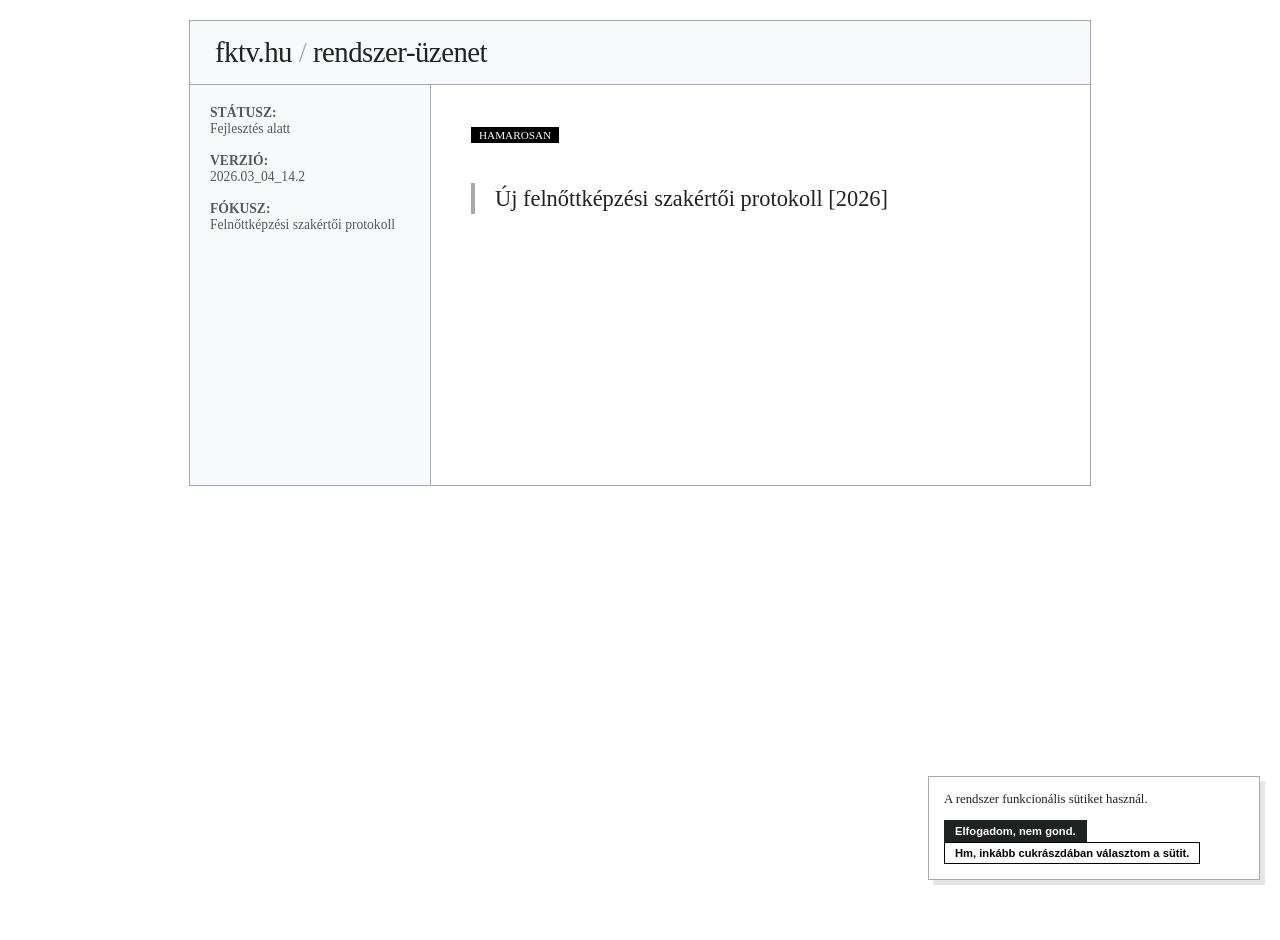
==== index.html @ b5f1afc7 "Create index.html" ====
<!DOCTYPE html>
<html lang="hu">
<head>
    <meta charset="UTF-8">
    <meta name="viewport" content="width=device-width, initial-scale=1.0">
    <title>fktv.hu | Rendszer-üzenet</title>
    <style>
        :root {
            --link-blue: #0645ad;
            --wiki-border: #a2a9b1;
            --bg-gray: #f8f9fa;
        }

        body {
            font-family: 'Instrument serif', 'Raleway', serif;
            color: #202122;
            background: #ffffff;
            margin: 0;
            padding: 20px;
            display: flex;
            justify-content: center;
            align-items: flex-start;
            min-height: 100vh;
        }

        .main-container {
            max-width: 900px;
            width: 100%;
            border: 1px solid var(--wiki-border);
            background-color: white;
            padding: 0;
            display: flex;
            flex-direction: column;
        }

        header {
            background-color: var(--bg-gray);
            padding: 15px 25px;
            border-bottom: 1px solid var(--wiki-border);
        }

        h1 {
            font-size: 1.8rem;
            font-weight: normal;
            margin: 0;
            letter-spacing: -0.5px;
        }

        .content-area {
            display: flex;
            min-height: 400px;
        }

        /* A jellegzetes bal oldali sáv a tervedből */
        .sidebar {
            width: 200px;
            background-color: var(--bg-gray);
            border-right: 1px solid var(--wiki-border);
            padding: 20px;
            font-size: 0.85rem;
            color: #54595d;
        }

        .main-text {
            flex-grow: 1;
            padding: 40px;
            background-color: #ffffff;
        }

        .status-badge {
            display: inline-block;
            background: #000;
            color: #fff;
            padding: 2px 8px;
            font-size: 0.7rem;
            text-transform: uppercase;
            margin-bottom: 20px;
        }

        .announcement {
            font-size: 1.4rem;
            line-height: 1.4;
            border-left: 4px solid var(--wiki-border);
            padding-left: 20px;
            margin: 20px 0;
        }

        /* Form stílus a terved alapján */
        .form-box {
            margin-top: 40px;
            padding: 20px;
            border: 1px solid #eee;
            background: var(--bg-gray);
        }

        input[type="email"] {
            border: 1px solid var(--wiki-border);
            padding: 8px;
            width: 250px;
            font-family: 'Raleway', sans-serif;
        }

        button {
            background: #202122;
            color: white;
            border: 1px solid #202122;
            padding: 8px 20px;
            cursor: pointer;
            font-family: 'Raleway', sans-serif;
            font-weight: bold;
        }

        /* Sütisáv - most már puritánabb stílusban */
        #cookie-consent {
            position: fixed;
            bottom: 20px;
            right: 20px;
            width: 300px;
            border: 1px solid var(--wiki-border);
            background: white;
            padding: 15px;
            font-size: 0.8rem;
            box-shadow: 5px 5px 0px rgba(0,0,0,0.1);
            z-index: 1000;
        }

        .hidden { display: none !important; }
    </style>
</head>
<body>

    <div class="main-container">
        <header>
            <h1>fktv.hu <span style="color: var(--wiki-border);">/</span> rendszer-üzenet</h1>
        </header>

        <div class="content-area">
            <div class="sidebar">
                <strong>STÁTUSZ:</strong><br>Fejlesztés alatt<br><br>
                <strong>VERZIÓ:</strong><br>2026.03_04_14.2<br><br>
                <strong>FÓKUSZ:</strong><br>Felnőttképzési szakértői protokoll
            </div>

            <div class="main-text">
                <div class="status-badge">HAMAROSAN</div>
                <div class="announcement">
                    Új felnőttképzési szakértői protokoll [2026]
        
                </div>

            
            </div>
        </div>
    </div>

    <div id="cookie-consent">
        <p style="margin-top: 0;">A rendszer funkcionális sütiket használ.</p>
        <button onclick="setConsent(true)" style="font-size: 0.7rem; padding: 4px 10px;">Elfogadom, nem gond.</button>
        <button onclick="setConsent(false)" style="font-size: 0.7rem; padding: 4px 10px; background: none; color: black; border: 1px solid black;">Hm, inkább cukrászdában választom a sütit.</button>
    </div>

    <script>
        function setConsent(accepted) {
            document.getElementById('cookie-consent').classList.add('hidden');
            localStorage.setItem('fktv_cookie', accepted ? 'ok' : 'no');
        }
        if (localStorage.getItem('fktv_cookie')) {
            document.getElementById('cookie-consent').classList.add('hidden');
        }
    </script>

</body>
</html>
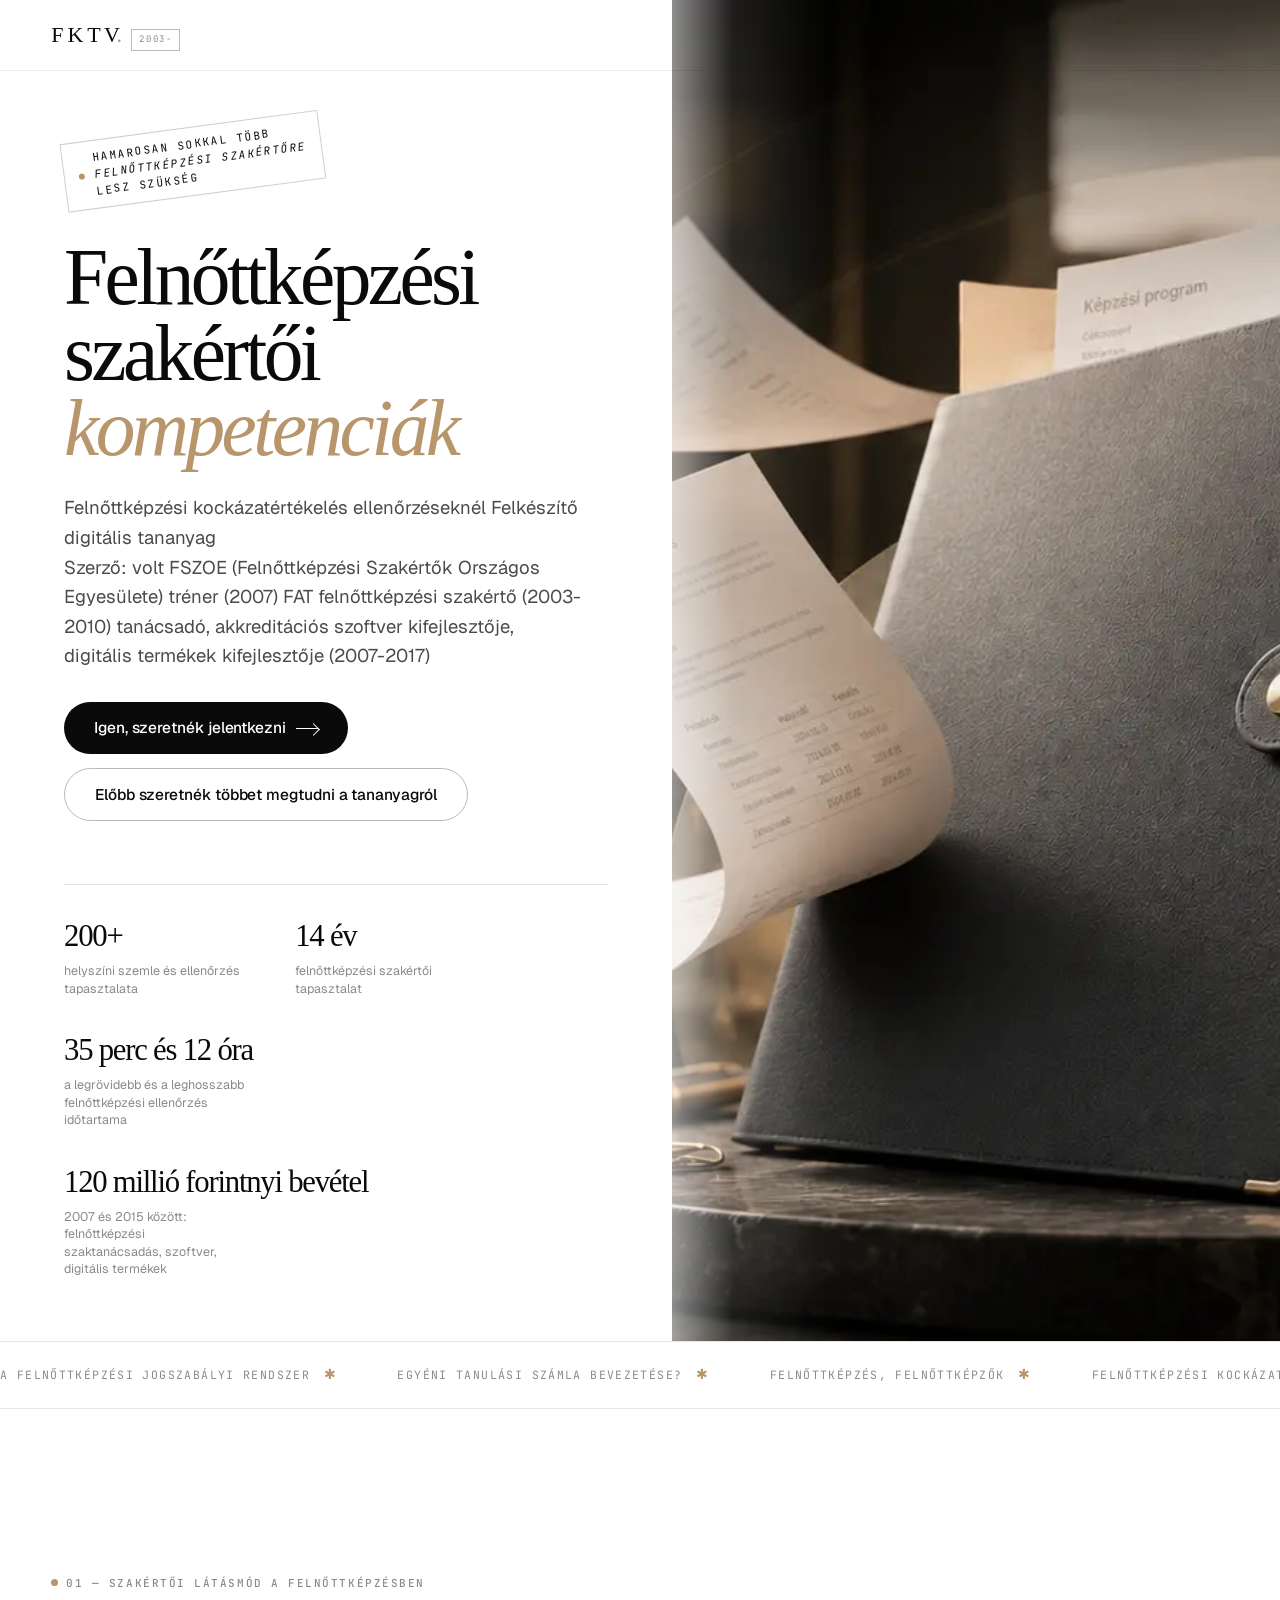
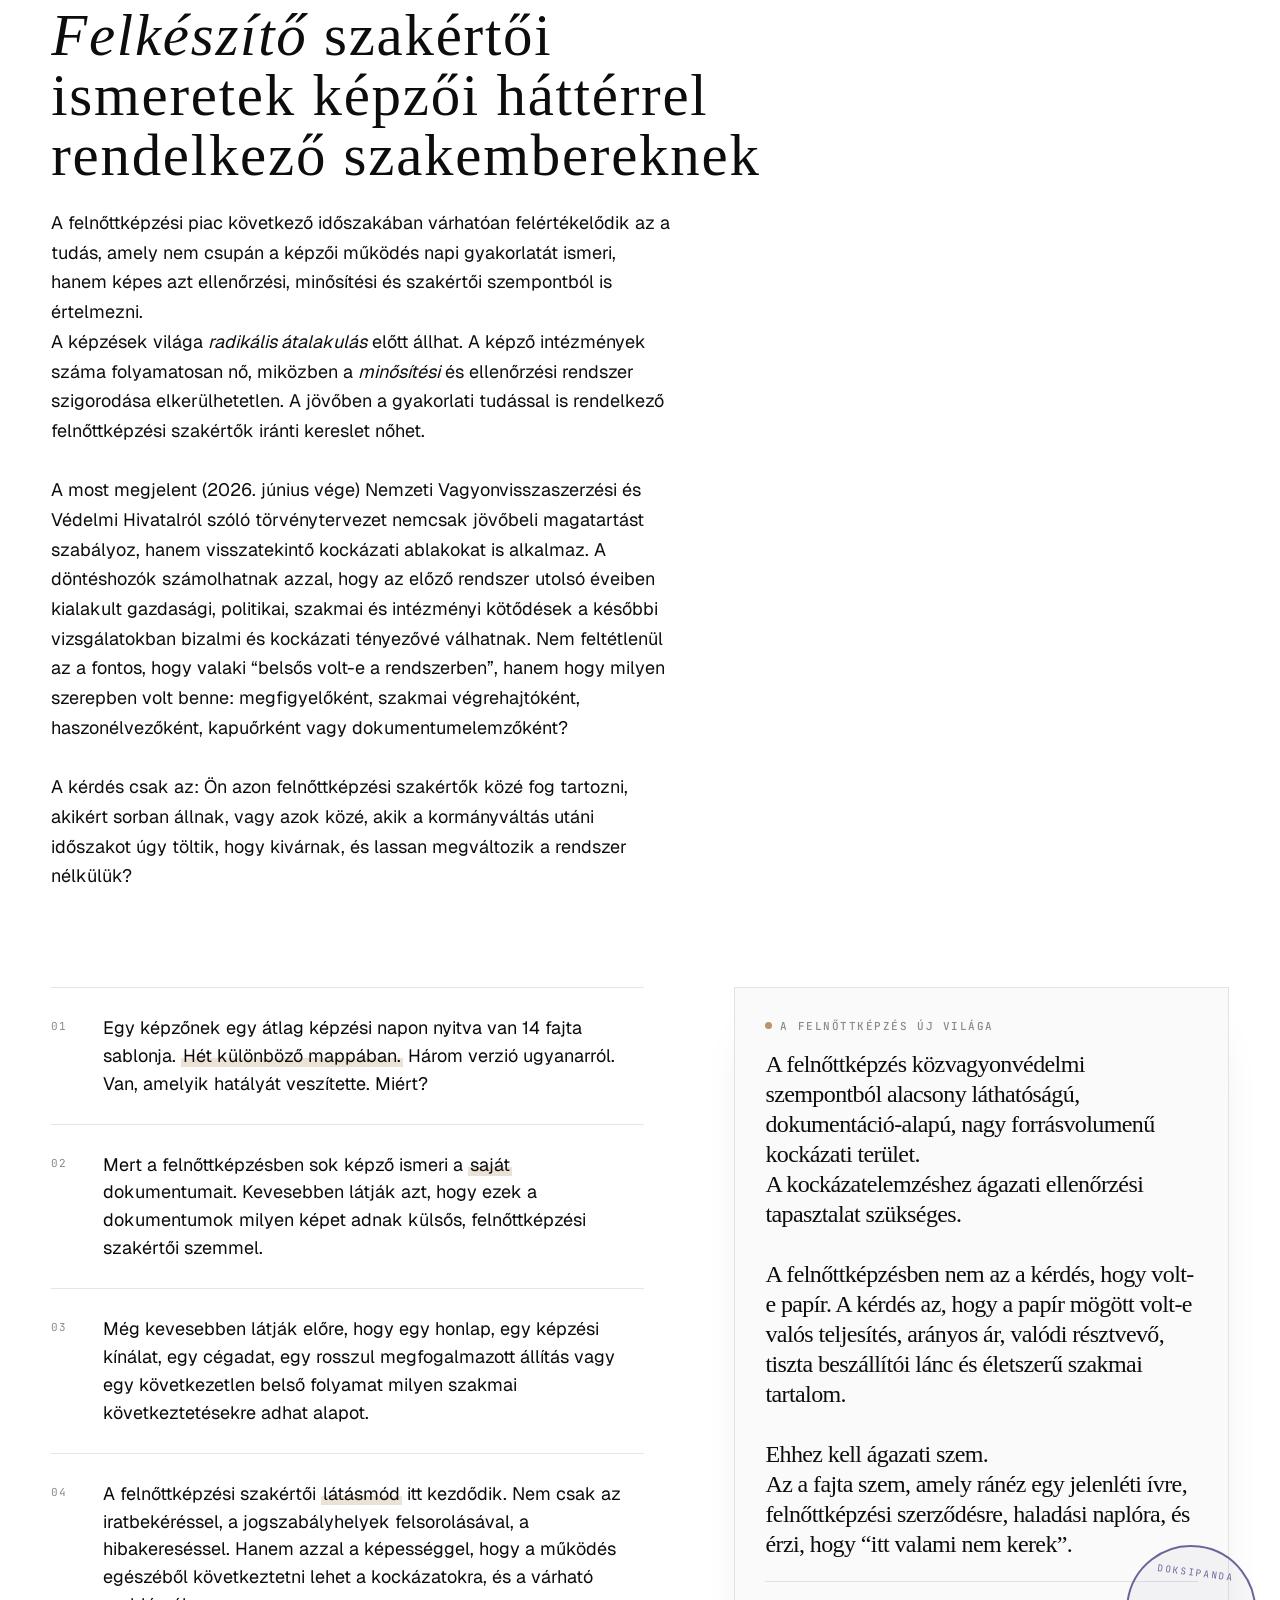
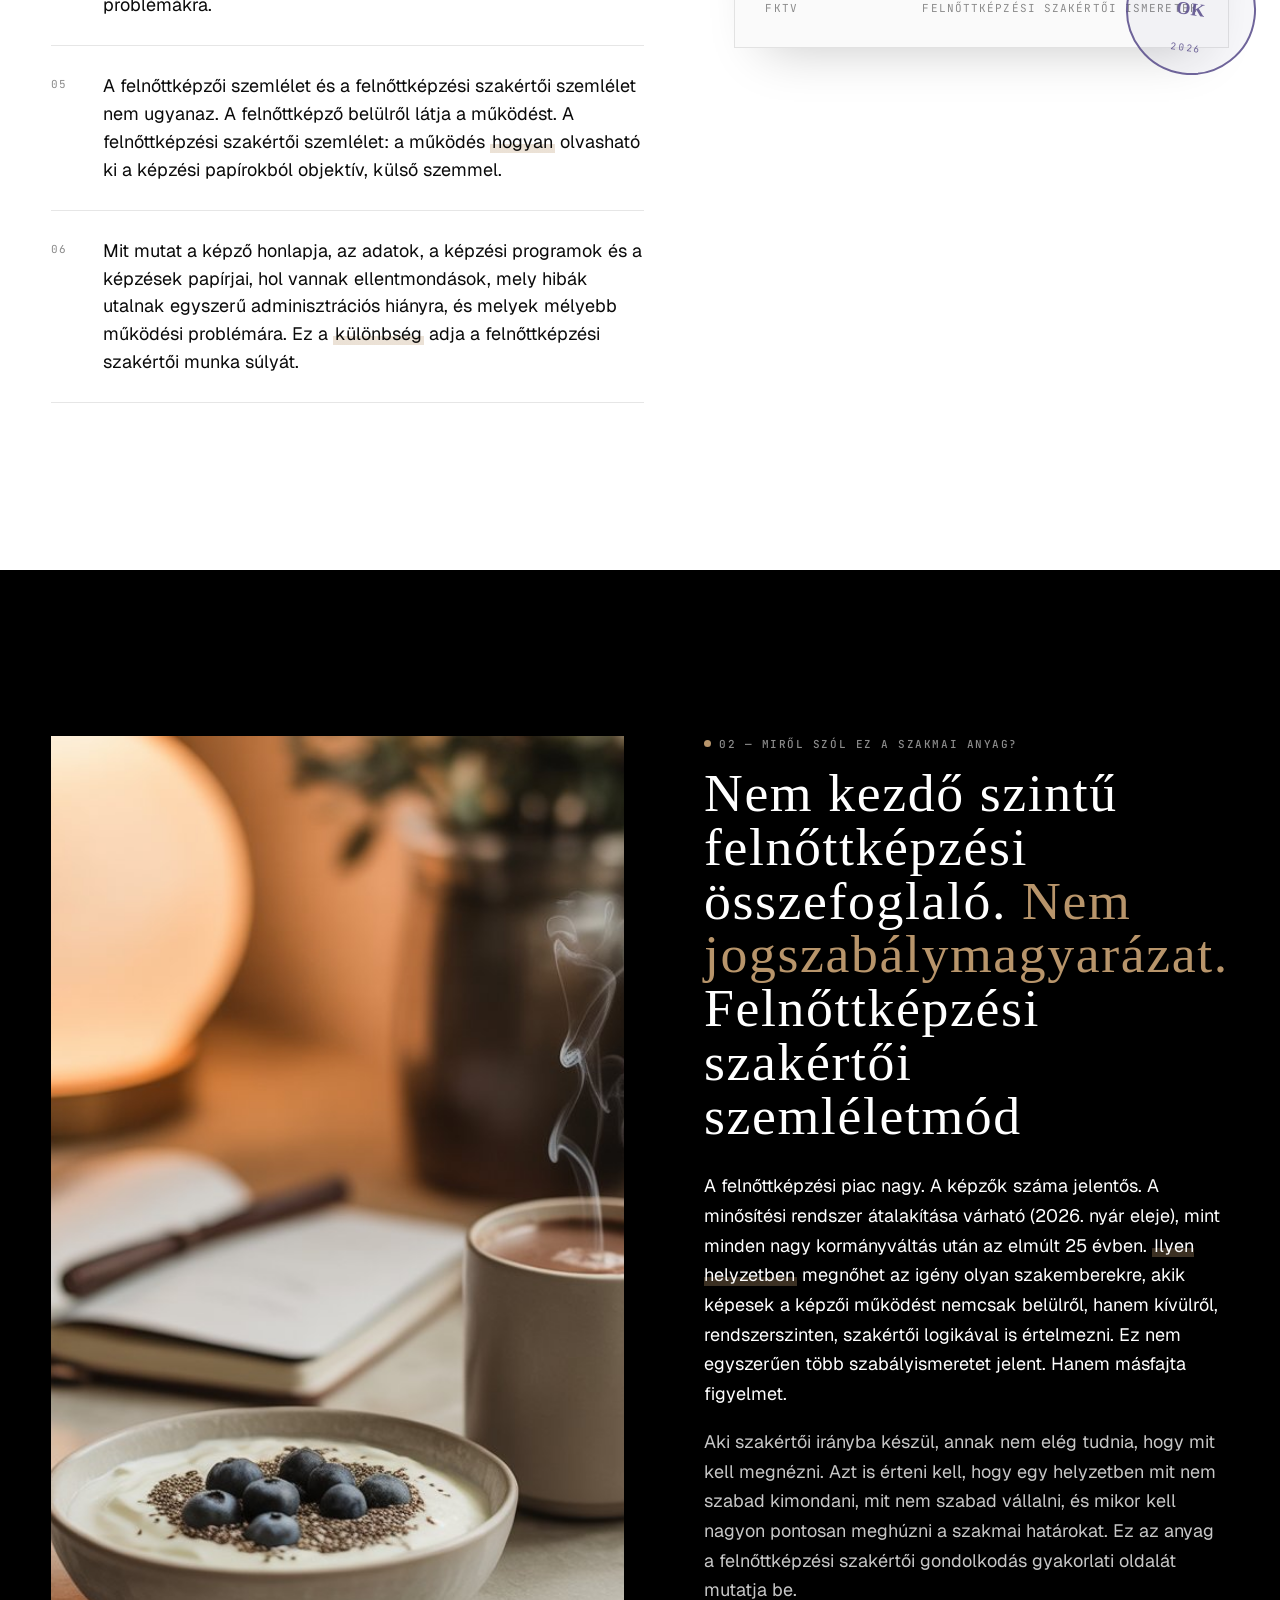
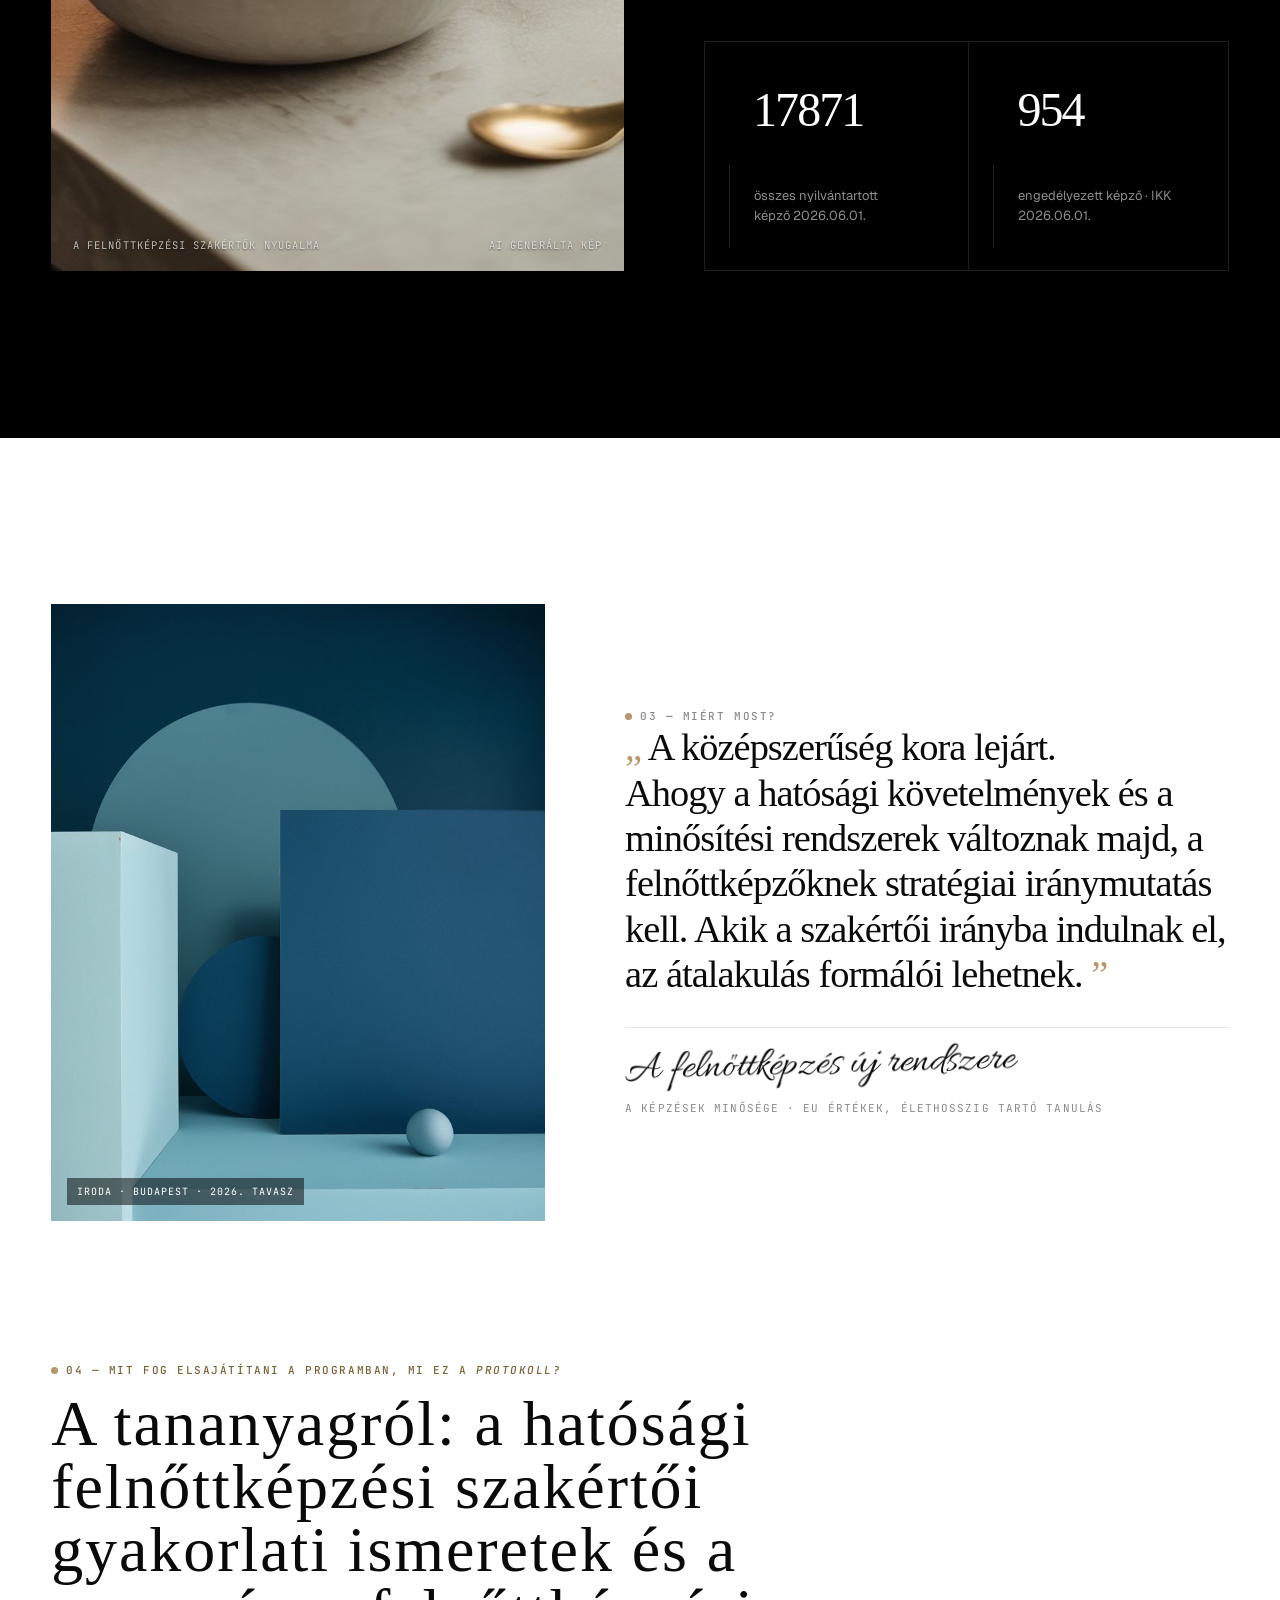
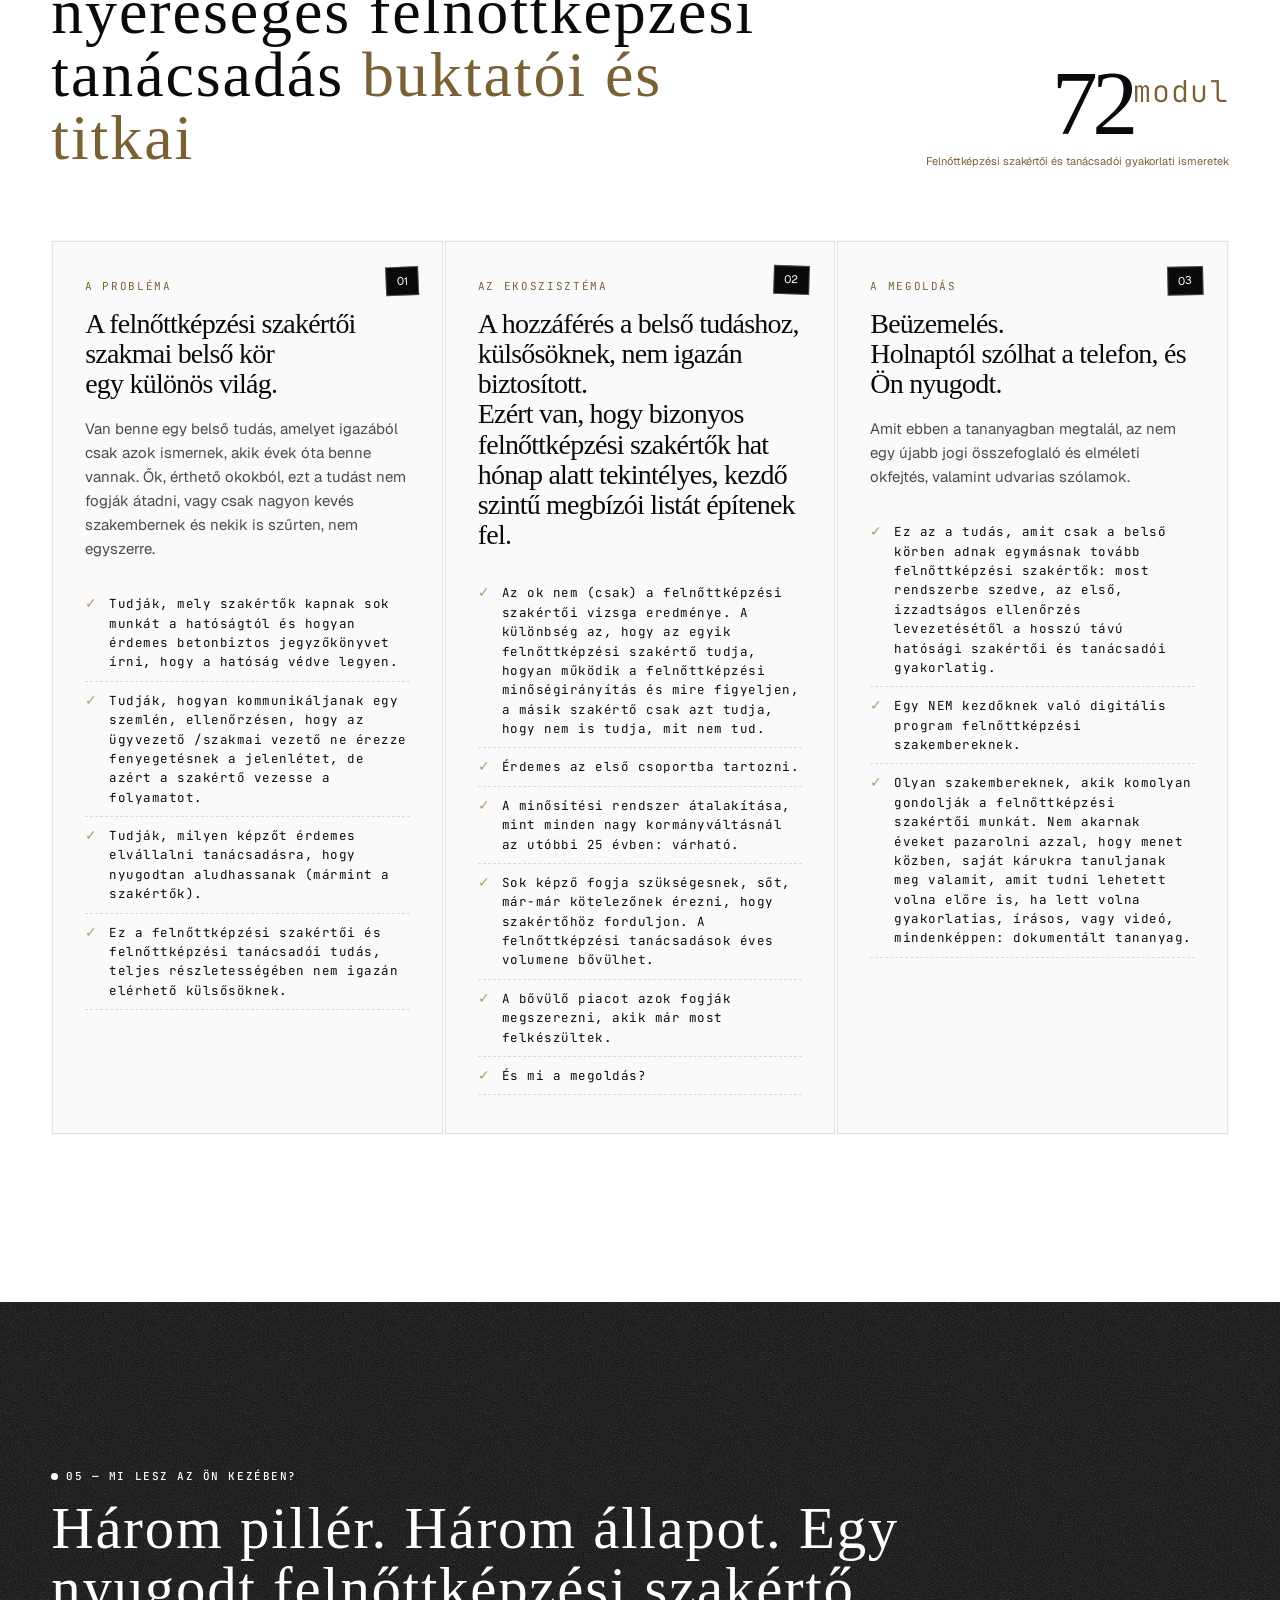
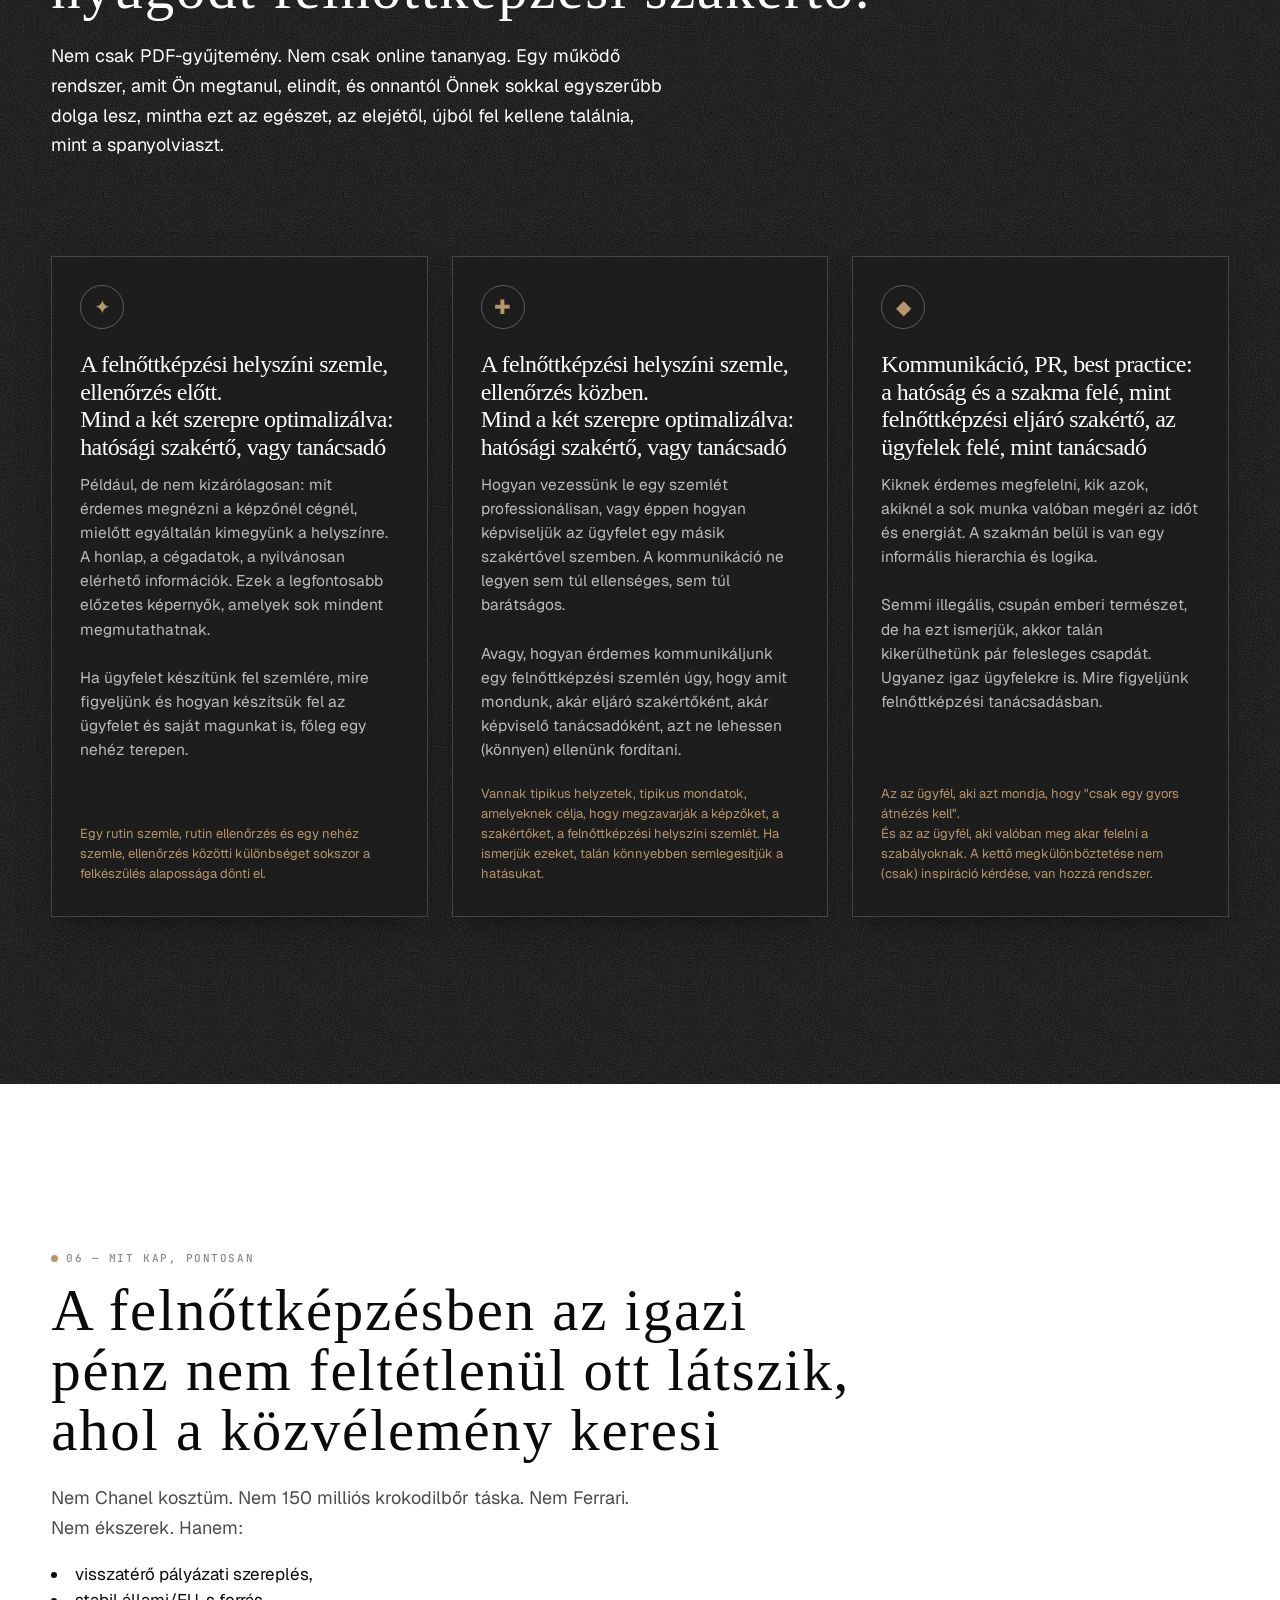
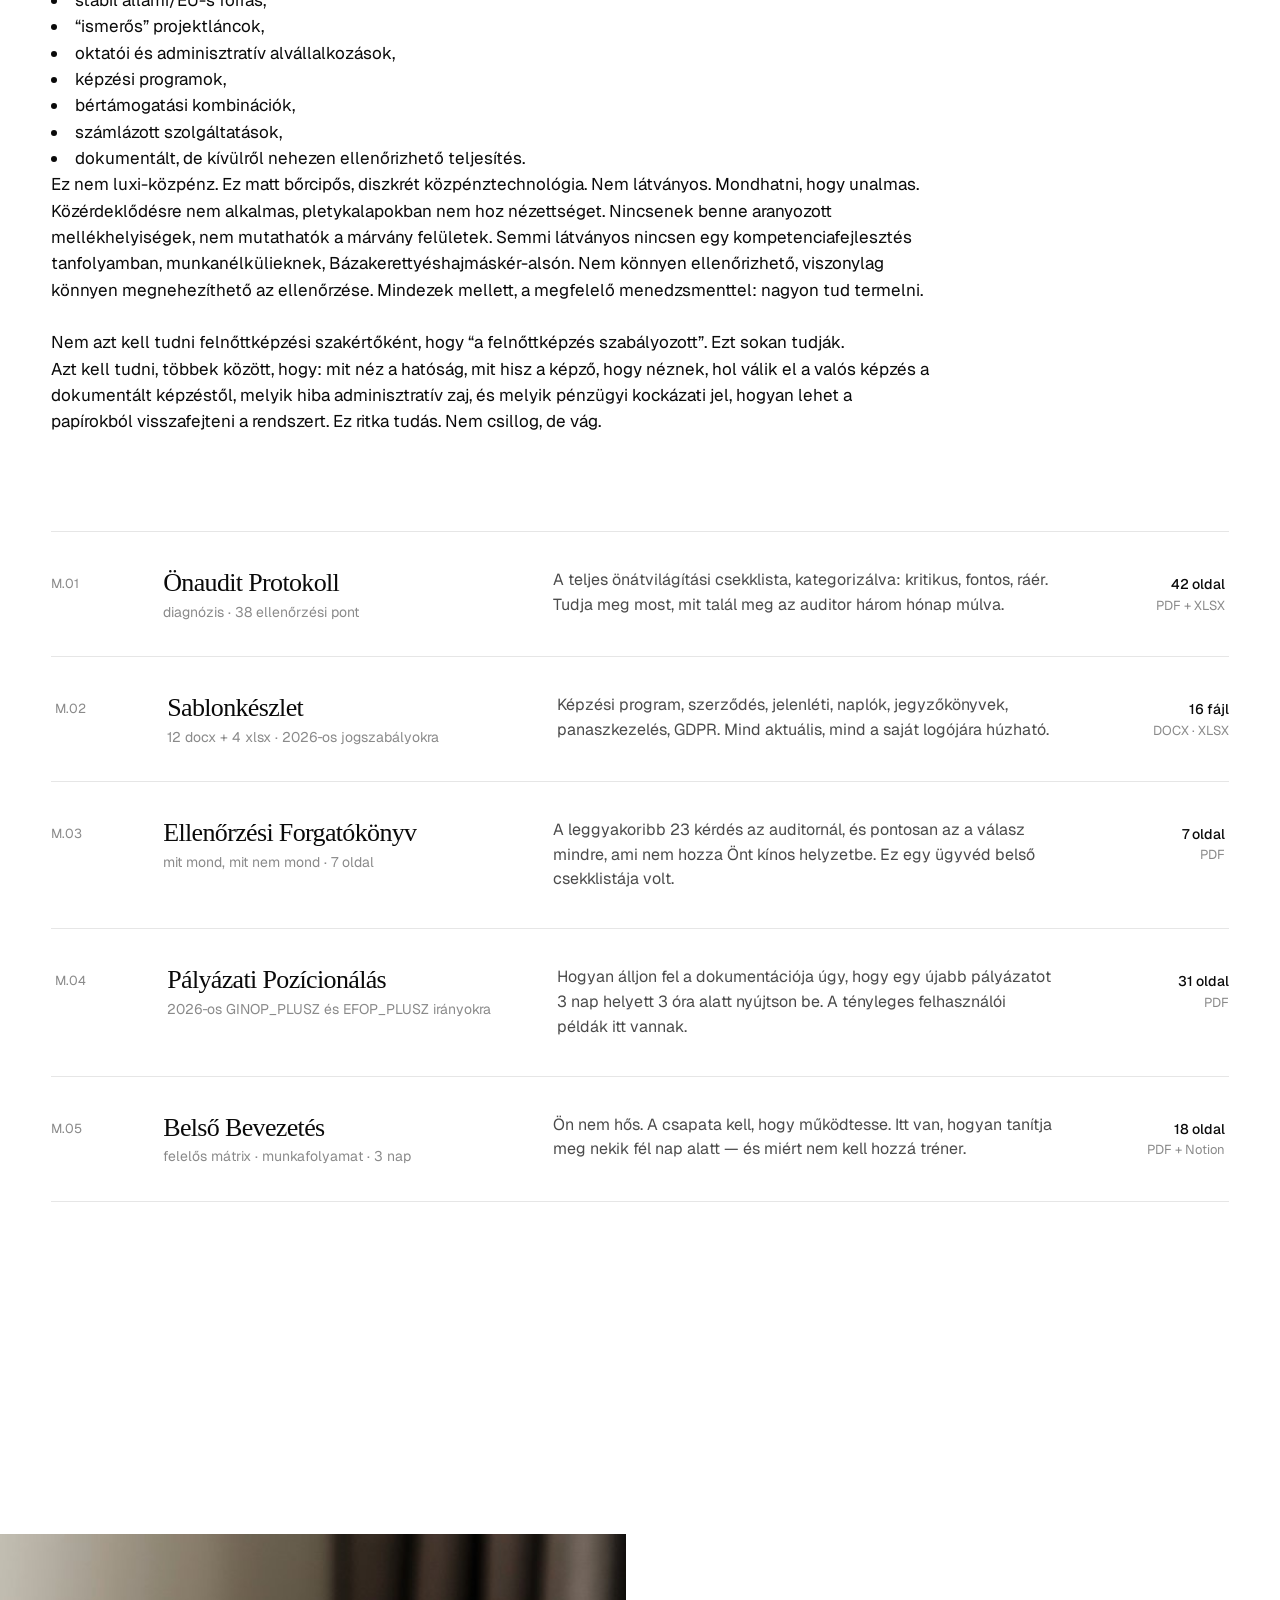
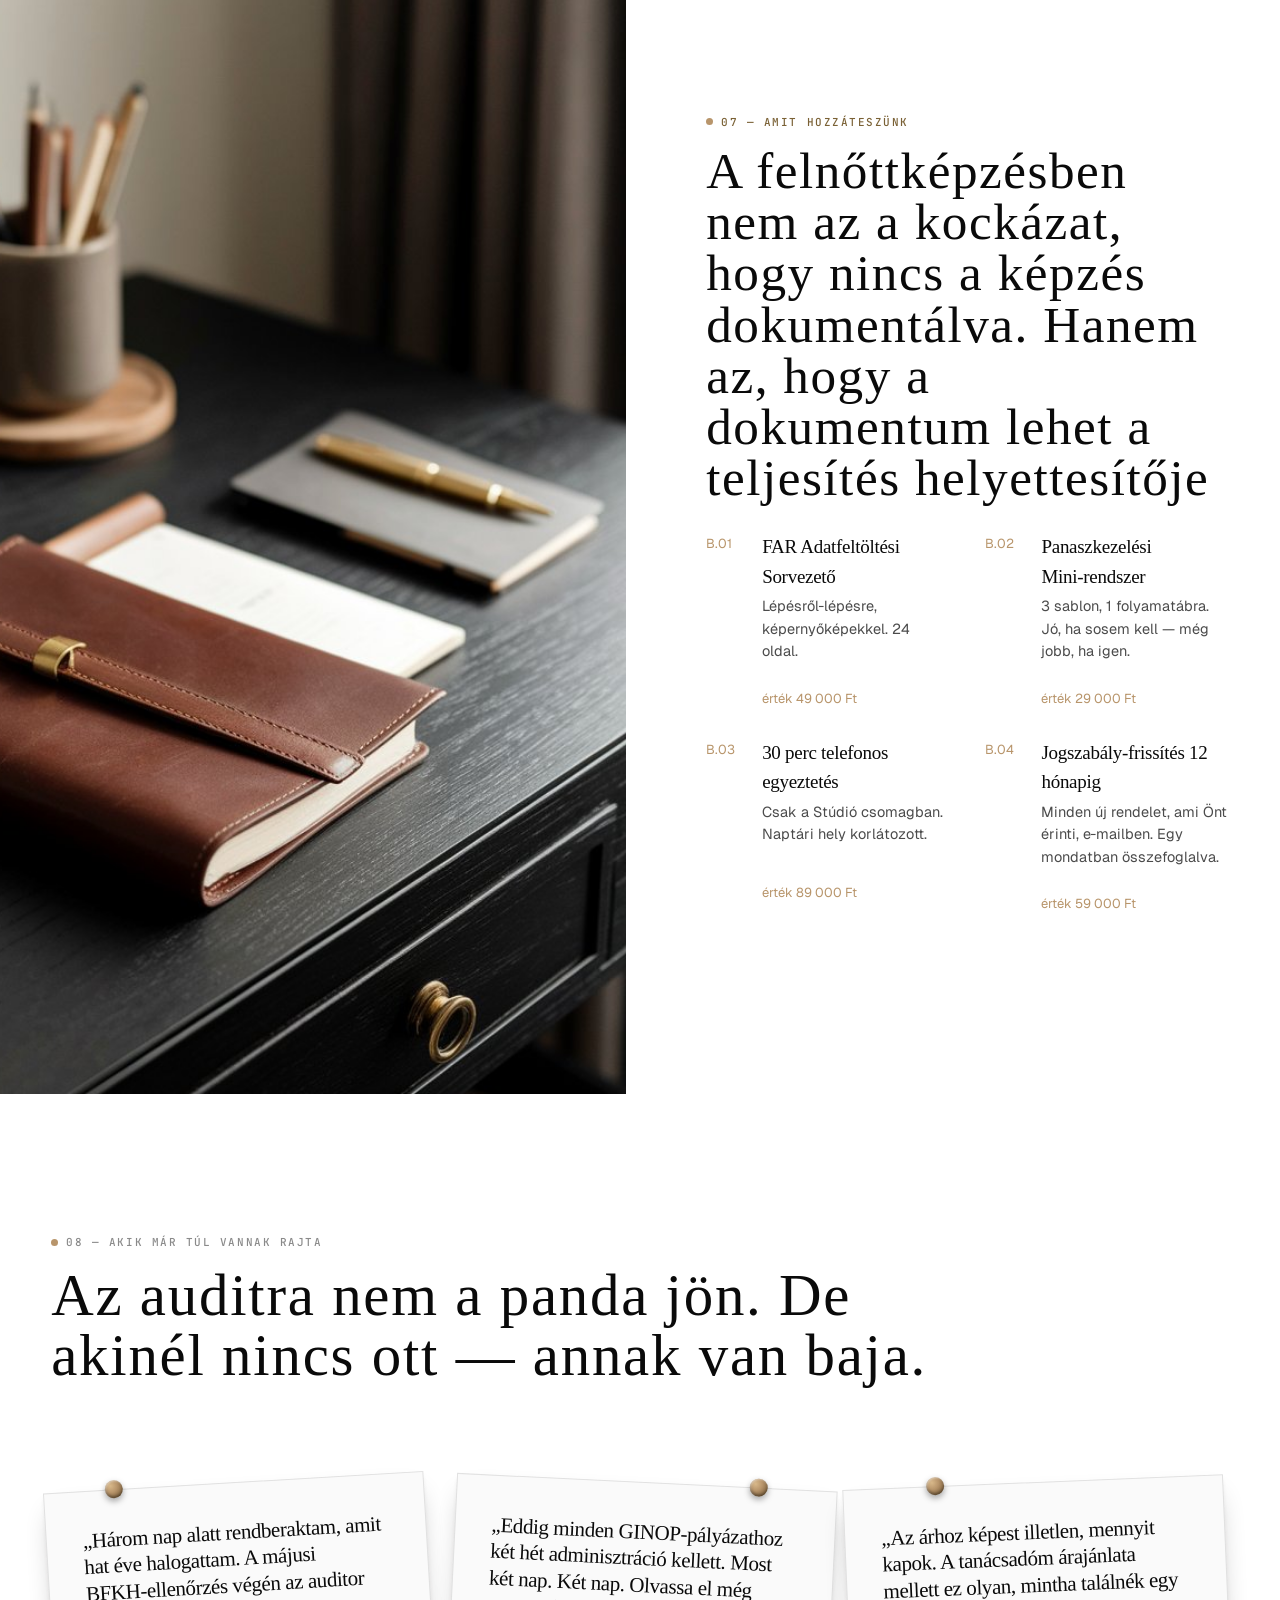
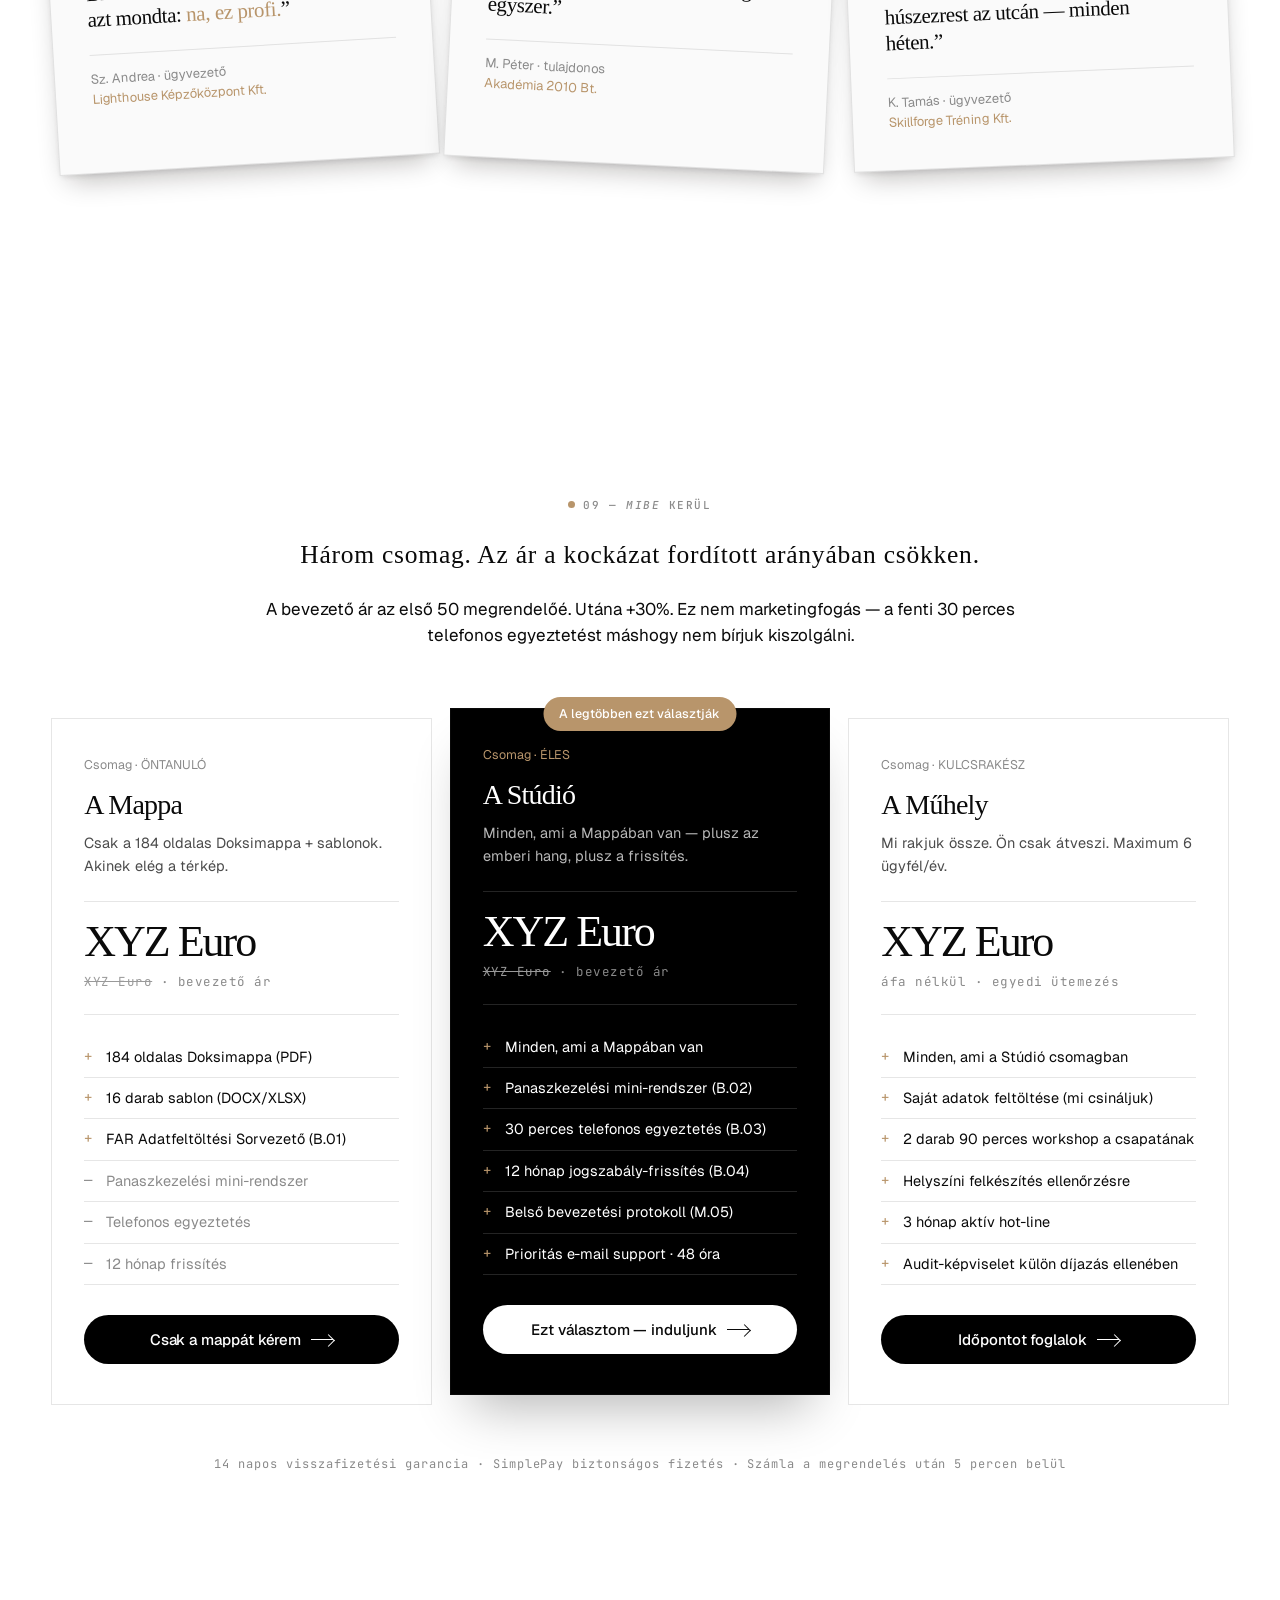
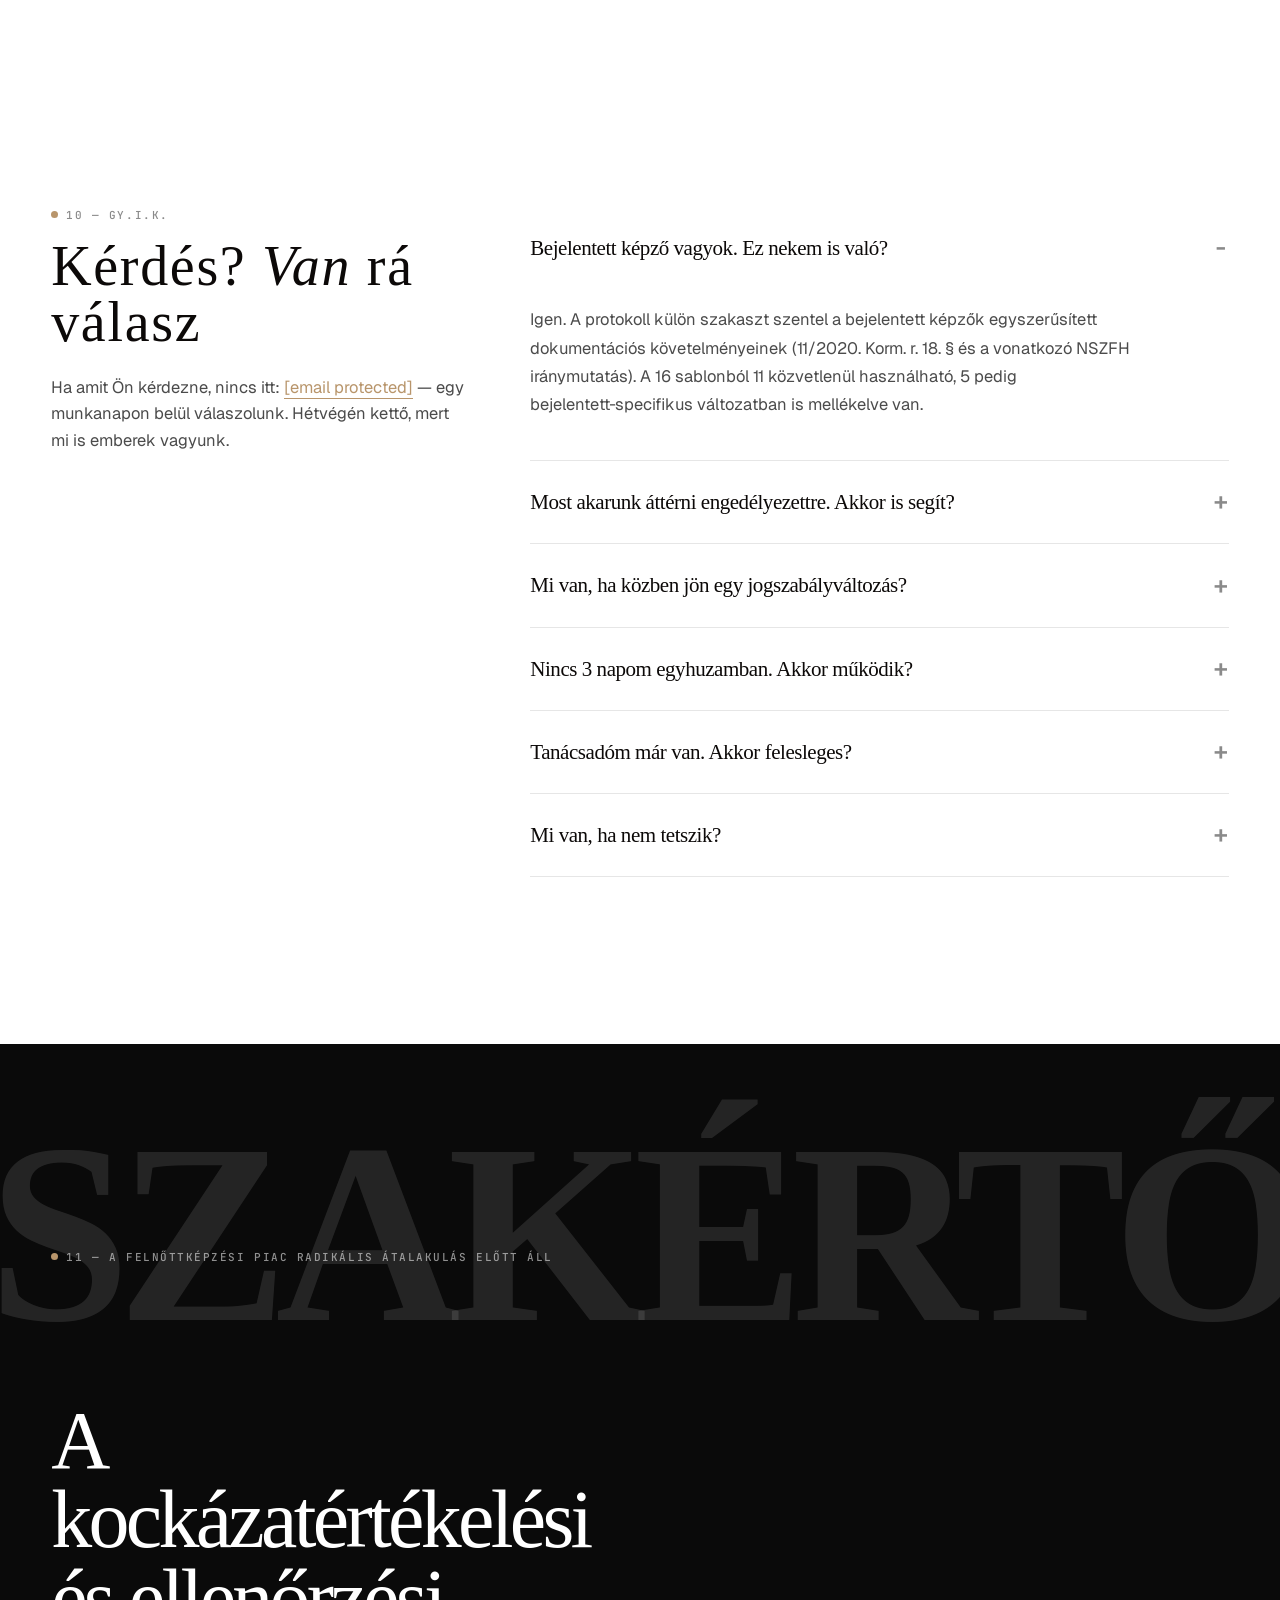
==== commit a42c6cc1: "Add files via upload" ====
--- a/index.html
+++ b/index.html
@@ -1,173 +1,780 @@
-<!DOCTYPE html>
+<!doctype html>
 <html lang="hu">
 <head>
-    <meta charset="UTF-8">
-    <meta name="viewport" content="width=device-width, initial-scale=1.0">
-    <title>fktv.hu | Rendszer-üzenet</title>
-    <style>
-        :root {
-            --link-blue: #0645ad;
-            --wiki-border: #a2a9b1;
-            --bg-gray: #f8f9fa;
-        }
-
-        body {
-            font-family: 'Instrument serif', 'Raleway', serif;
-            color: #202122;
-            background: #ffffff;
-            margin: 0;
-            padding: 20px;
-            display: flex;
-            justify-content: center;
-            align-items: flex-start;
-            min-height: 100vh;
-        }
-
-        .main-container {
-            max-width: 900px;
-            width: 100%;
-            border: 1px solid var(--wiki-border);
-            background-color: white;
-            padding: 0;
-            display: flex;
-            flex-direction: column;
-        }
-
-        header {
-            background-color: var(--bg-gray);
-            padding: 15px 25px;
-            border-bottom: 1px solid var(--wiki-border);
-        }
-
-        h1 {
-            font-size: 1.8rem;
-            font-weight: normal;
-            margin: 0;
-            letter-spacing: -0.5px;
-        }
-
-        .content-area {
-            display: flex;
-            min-height: 400px;
-        }
-
-        /* A jellegzetes bal oldali sáv a tervedből */
-        .sidebar {
-            width: 200px;
-            background-color: var(--bg-gray);
-            border-right: 1px solid var(--wiki-border);
-            padding: 20px;
-            font-size: 0.85rem;
-            color: #54595d;
-        }
-
-        .main-text {
-            flex-grow: 1;
-            padding: 40px;
-            background-color: #ffffff;
-        }
-
-        .status-badge {
-            display: inline-block;
-            background: #000;
-            color: #fff;
-            padding: 2px 8px;
-            font-size: 0.7rem;
-            text-transform: uppercase;
-            margin-bottom: 20px;
-        }
-
-        .announcement {
-            font-size: 1.4rem;
-            line-height: 1.4;
-            border-left: 4px solid var(--wiki-border);
-            padding-left: 20px;
-            margin: 20px 0;
-        }
-
-        /* Form stílus a terved alapján */
-        .form-box {
-            margin-top: 40px;
-            padding: 20px;
-            border: 1px solid #eee;
-            background: var(--bg-gray);
-        }
-
-        input[type="email"] {
-            border: 1px solid var(--wiki-border);
-            padding: 8px;
-            width: 250px;
-            font-family: 'Raleway', sans-serif;
-        }
-
-        button {
-            background: #202122;
-            color: white;
-            border: 1px solid #202122;
-            padding: 8px 20px;
-            cursor: pointer;
-            font-family: 'Raleway', sans-serif;
-            font-weight: bold;
-        }
-
-        /* Sütisáv - most már puritánabb stílusban */
-        #cookie-consent {
-            position: fixed;
-            bottom: 20px;
-            right: 20px;
-            width: 300px;
-            border: 1px solid var(--wiki-border);
-            background: white;
-            padding: 15px;
-            font-size: 0.8rem;
-            box-shadow: 5px 5px 0px rgba(0,0,0,0.1);
-            z-index: 1000;
-        }
-
-        .hidden { display: none !important; }
-    </style>
+  <meta charset="utf-8" />
+  <meta name="viewport" content="width=device-width, initial-scale=1" />
+  <title>Fktv — Felnőttképzési Kockázatértékelés </title>
+  <meta name="description" content="72 óra alatt önkiszolgáló átvilágítás engedélyezett és bejelentett felnőttképzőknek. Tegye auditbiztossá a képzéseit, duplázza a pályázati hatékonyságát." />
+
+  <link rel="preconnect" href="https://fonts.googleapis.com">
+  <link rel="preconnect" href="https://fonts.gstatic.com" crossorigin>
+  
+  <link href="https://fonts.googleapis.com/css2?family=Archivo+Black&family=Inter:wght@200;300;400;500;600;700&family=Bricolage+Grotesque:opsz,wght@12..96,400;12..96,500;12..96,600;12..96,700&family=Schibsted+Grotesk:wght@400;500;600;700;800;900&family=Wix+Madefor+Display:wght@400;500;600;700;800&family=Manrope:wght@400;500;600;700;800&family=Mona+Sans:wght@400;500;600;700;800&family=Funnel+Display:wght@400;500;600;700;800&family=Inter+Tight:wght@400;500;600;700;800&family=Onest:wght@400;500;600;700;800&family=Hanken+Grotesk:wght@400;500;600;700;800&family=Geist:wght@300;400;500;600;700&family=JetBrains+Mono:wght@400;500&family=Caveat:wght@400;600&family=Pinyon+Script&family=Italianno&family=Allura&family=Parisienne&family=Yellowtail&family=Qwigley&family=Aguafina+Script&display=swap" rel="stylesheet">
+  
+  <link href="https://fonts.googleapis.com/css2?family=Gilda+Display&subset=latin-ext&display=swap" rel="stylesheet">
+
+  <link rel="stylesheet" href="styles.css" />
 </head>
-<body>
-
-    <div class="main-container">
-        <header>
-            <h1>fktv.hu <span style="color: var(--wiki-border);">/</span> rendszer-üzenet</h1>
-        </header>
-
-        <div class="content-area">
-            <div class="sidebar">
-                <strong>STÁTUSZ:</strong><br>Fejlesztés alatt<br><br>
-                <strong>VERZIÓ:</strong><br>2026.03_04_14.2<br><br>
-                <strong>FÓKUSZ:</strong><br>Felnőttképzési szakértői protokoll
-            </div>
-
-            <div class="main-text">
-                <div class="status-badge">HAMAROSAN</div>
-                <div class="announcement">
-                    Új felnőttképzési szakértői protokoll [2026]
-        
-                </div>
-
-            
-            </div>
-        </div>
-    </div>
-
-    <div id="cookie-consent">
-        <p style="margin-top: 0;">A rendszer funkcionális sütiket használ.</p>
-        <button onclick="setConsent(true)" style="font-size: 0.7rem; padding: 4px 10px;">Elfogadom, nem gond.</button>
-        <button onclick="setConsent(false)" style="font-size: 0.7rem; padding: 4px 10px; background: none; color: black; border: 1px solid black;">Hm, inkább cukrászdában választom a sütit.</button>
-    </div>
-
-    <script>
-        function setConsent(accepted) {
-            document.getElementById('cookie-consent').classList.add('hidden');
-            localStorage.setItem('fktv_cookie', accepted ? 'ok' : 'no');
-        }
-        if (localStorage.getItem('fktv_cookie')) {
-            document.getElementById('cookie-consent').classList.add('hidden');
-        }
-    </script>
-
+<body style="background-color: rgb(255, 255, 255)">
+
+<!-- ============================ HERO (split editorial v3) ============================ -->
+<header class="hero hero-v3">
+  <nav class="nav" id="topnav">
+    <div class="nav-inner">
+      <a href="#" class="brand">
+        <span>F K T V<span class="brand-dot">.</span></span>
+        <span class="marca">2003-</span>
+      </a>
+    </div>
+  </nav>
+
+  <div class="hero-split">
+    <div class="hero-left">
+      <div class="hero-text">
+        <div class="hero-tag">
+          <span class="pip"></span>
+          <span>Hamarosan sokkal több <br><em>felnőttképzési szakértőre</em> <br>lesz szükség</span>
+        </div>
+
+        <h1>Felnőttképzési szakértői  <em>kompetenciák</em></h1>
+
+        <p class="hero-sub">Felnőttképzési kockázatértékelés ellenőrzéseknél Felkészítő digitális tananyag <br>Szerző: volt FSZOE (Felnőttképzési Szakértők Országos Egyesülete) tréner (2007) FAT felnőttképzési szakértő (2003-2010) tanácsadó, akkreditációs szoftver kifejlesztője, digitális termékek kifejlesztője (2007-2017) </p>
+
+        <div class="hero-cta-row">
+          <a href="#ar" class="btn">Igen, szeretnék jelentkezni <span class="arr"></span></a>
+          <a href="#protokoll" class="btn btn-ghost">Előbb szeretnék többet megtudni a tananyagról</a>
+        </div>
+      </div>
+
+      <div class="hero-trust">
+        <div>
+          <span class="tnum">200+</span>
+          <span class="tlab">helyszíni szemle és ellenőrzés tapasztalata</span>
+        </div>
+        <div>
+          <span class="tnum">14 év</span>
+          <span class="tlab">felnőttképzési szakértői tapasztalat</span>
+        </div>
+        <div>
+          <span class="tnum">35 perc és 12 óra</span>
+          <span class="tlab">a legrövidebb és a leghosszabb felnőttképzési ellenőrzés időtartama</span>
+        </div>
+        <div>
+          <span class="tnum">120 millió forintnyi bevétel</span>
+          <span class="tlab">2007 és 2015 között: felnőttképzési szaktanácsadás, szoftver, digitális termékek</span>
+        </div>
+      </div>
+    </div>
+
+    <div class="hero-right">
+      <img src="hero-filofax.webp" alt="Auditbiztos felnőttképzési dokumentáció — gyűrűs filofax tele rendszerezett iratokkal" />
+    </div>
+  </div>
+</header>
+
+<!-- ============================ TICKER ============================ -->
+<div class="ticker" style="background-color: rgb(255, 255, 255)">
+  <div class="ticker-inner">
+    <span>A felnőttképzési jogszabályi rendszer</span>
+    <span>Egyéni Tanulási Számla bevezetése?</span>
+    <span>Felnőttképzés, felnőttképzők</span>
+    <span>Felnőttképzési kockázatok</span>
+    <span>Felnőttképzési szakértők</span>
+    <span>Felnőttképzési akkreditáció</span>
+    <span>Képzési dokumentációk</span>
+    <span>Képzési programok</span>
+    <span>Felnőttképzési kockázatértékelés</span>
+    <span>Helyszíni szemle</span>
+    <span>Felnőttképzési törvény (Fktv.)</span>
+    <span>Felnőttképzés bejelentése</span>
+    <span>Felnőttképzési szakértői vizsga</span>
+    <span>Felnőttképzési hatóság</span>
+  </div>
+</div>
+
+<!-- ============================ PROBLEM ============================ -->
+<section id="problema">
+  <div class="wrap">
+    <div class="sec-head">
+      <div class="eyebrow"><span class="dot"></span>01 — Szakértői látásmód a felnőttképzésben</div>
+      <h2 style="color: rgb(12, 13, 13)"><em>Felkészítő</em> szakértői ismeretek képzői háttérrel rendelkező szakembereknek</h2>
+      <p style="color: rgb(12, 13, 13)">A felnőttképzési piac következő időszakában várhatóan felértékelődik az a tudás, amely nem csupán a képzői működés napi gyakorlatát ismeri, hanem képes azt ellenőrzési, minősítési és szakértői szempontból is értelmezni. <br>A képzések világa <em>radikális átalakulás</em> előtt állhat. A képző intézmények száma folyamatosan nő, miközben a <em>minősítési</em> és ellenőrzési rendszer szigorodása elkerülhetetlen. A jövőben a gyakorlati tudással is rendelkező felnőttképzési szakértők iránti kereslet nőhet.<br><br>A most megjelent (2026. június vége) Nemzeti Vagyonvisszaszerzési és Védelmi Hivatalról szóló törvénytervezet nemcsak jövőbeli magatartást szabályoz, hanem visszatekintő kockázati ablakokat is alkalmaz. A döntéshozók számolhatnak azzal, hogy az előző rendszer utolsó éveiben kialakult gazdasági, politikai, szakmai és intézményi kötődések a későbbi vizsgálatokban bizalmi és kockázati tényezővé válhatnak. Nem feltétlenül az a fontos, hogy valaki “belsős volt-e a rendszerben”, hanem hogy milyen szerepben volt benne: megfigyelőként, szakmai végrehajtóként, haszonélvezőként, kapuőrként vagy dokumentumelemzőként?<br><br>A kérdés csak az: Ön azon felnőttképzési szakértők közé fog tartozni, akikért sorban állnak, vagy azok közé, akik a kormányváltás utáni időszakot úgy töltik, hogy kivárnak, és lassan megváltozik a rendszer nélkülük?</p>
+    </div>
+
+    <div class="problem-grid">
+      <ol class="problem-list">
+        <li>
+          <span class="num">01</span>
+          <span class="body">Egy képzőnek egy átlag képzési napon nyitva van 14 fajta sablonja. <em>Hét különböző mappában.</em> Három verzió ugyanarról. Van, amelyik hatályát veszítette. Miért?</span>
+        </li>
+        <li>
+          <span class="num">02</span>
+          <span class="body">Mert a felnőttképzésben sok képző ismeri a <em>saját</em> dokumentumait. Kevesebben látják azt, hogy ezek a dokumentumok milyen képet adnak külsős, felnőttképzési szakértői szemmel.</span>
+        </li>
+        <li>
+          <span class="num">03</span>
+          <span class="body">Még kevesebben látják előre, hogy egy honlap, egy képzési kínálat, egy cégadat, egy rosszul megfogalmazott állítás vagy egy következetlen belső folyamat milyen szakmai következtetésekre adhat alapot.</span>
+        </li>
+        <li>
+          <span class="num">04</span>
+          <span class="body">A felnőttképzési szakértői <em>látásmód</em> itt kezdődik. Nem csak az iratbekéréssel, a jogszabályhelyek felsorolásával, a hibakereséssel. Hanem azzal a képességgel, hogy a működés egészéből következtetni lehet a kockázatokra, és a várható problémákra.</span>
+        </li>
+        <li>
+          <span class="num">05</span>
+          <span class="body">A felnőttképzői szemlélet és a felnőttképzési szakértői szemlélet nem ugyanaz. A felnőttképző belülről látja a működést. A felnőttképzési szakértői szemlélet: a működés <em>hogyan</em> olvasható ki a képzési papírokból objektív, külső szemmel.</span>
+        </li>
+        <li>
+          <span class="num">06</span>
+          <span class="body">Mit mutat a képző honlapja, az adatok, a képzési programok és a képzések papírjai, hol vannak ellentmondások, mely hibák utalnak egyszerű adminisztrációs hiányra, és melyek mélyebb működési problémára. Ez a <em>különbség</em> adja a felnőttképzési szakértői munka súlyát.</span>
+        </li>
+      </ol>
+
+      <aside class="problem-side">
+        <div class="eyebrow"><span class="dot"></span>A felnőttképzés új világa</div>
+        <p class="pq" style="color: rgb(12, 13, 13)">A felnőttképzés közvagyonvédelmi szempontból alacsony láthatóságú, dokumentáció-alapú, nagy forrásvolumenű kockázati terület. <br>A kockázatelemzéshez ágazati ellenőrzési tapasztalat szükséges. <br><br> A felnőttképzésben nem az a kérdés, hogy volt-e papír. A kérdés az, hogy a papír mögött volt-e valós teljesítés, arányos ár, valódi résztvevő, tiszta beszállítói lánc és életszerű szakmai tartalom. <br><br>Ehhez kell ágazati szem. <br>Az a fajta szem, amely ránéz egy jelenléti ívre, felnőttképzési szerződésre, haladási naplóra, és érzi, hogy “itt valami nem kerek”.</p>
+        <div class="by">
+          <span>FKTV</span>
+          <span>Felnőttképzési szakértői ismeretek</span>
+        </div>
+        <div class="stamp tilt-r" style="bottom: -28px; right: -28px;">
+          Doksipanda<b>OK</b>2026
+        </div>
+      </aside>
+    </div>
+  </div>
+</section>
+
+<!-- ============================ WHY NOW ============================ -->
+<section class="dark" id="miert-most" style="background-color: rgb(0, 0, 0)">
+  <div class="wrap">
+    <div class="why-grid">
+      <div class="why-figure">
+        <img src="still-warm.jpeg" alt="Felnőttképzési dokumentáció " />
+        <div class="cap">
+          <span>A felnőttképzési szakértők nyugalma</span>
+          <span>AI generálta kép</span>
+        </div>
+      </div>
+
+      <div class="why-body">
+        <div class="eyebrow"><span class="dot"></span>02 — Miről szól ez a szakmai anyag?</div>
+        <h2 style="font-family: var(--f-display); font-weight: 600; font-size: clamp(34px,4.2vw,54px); line-height: 1.0; letter-spacing: -0.035em; margin: 14px 0 28px; color: var(--cream); text-wrap: balance;">
+          Nem kezdő szintű felnőttképzési összefoglaló. <em style="font-style: normal; font-weight: 400; color: #C7B68F;">Nem jogszabálymagyarázat. </em>Felnőttképzési szakértői szemléletmód
+        </h2>
+        <p style="color: rgb(255, 255, 255)">A felnőttképzési piac nagy. A képzők száma jelentős. A minősítési rendszer átalakítása várható (2026. nyár eleje), mint minden nagy kormányváltás után az elmúlt 25 évben. <span class="hl">Ilyen helyzetben</span> megnőhet az igény olyan szakemberekre, akik képesek a képzői működést nemcsak belülről, hanem kívülről, rendszerszinten, szakértői logikával is értelmezni. Ez nem egyszerűen több szabályismeretet jelent. Hanem másfajta figyelmet.</p>
+        <p>Aki szakértői irányba készül, annak nem elég tudnia, hogy mit kell megnézni. Azt is érteni kell, hogy egy helyzetben mit nem szabad kimondani, mit nem szabad vállalni, és mikor kell nagyon pontosan meghúzni a szakmai határokat. Ez az anyag a felnőttképzési szakértői gondolkodás gyakorlati oldalát mutatja be.</p>
+
+        <div class="why-stats">
+          <div>
+            <div class="big">17871<span style="font-size: 24px; color: #C7B68F;"></span></div>
+            <div class="lab">összes nyilvántartott képző 2026.06.01.</div>
+          </div>
+          <div>
+            <div class="big">954</div>
+            <div class="lab">engedélyezett képző · IKK 2026.06.01.</div>
+          </div>
+        </div>
+      </div>
+    </div>
+  </div>
+</section>
+
+<!-- ============================ AUTHOR ============================ -->
+<section id="szerzo" class="paper" style="background-color: rgb(255, 255, 255)">
+  <div class="wrap">
+    <div class="author-grid">
+      <div class="author-img-wrap">
+        <img src="desk-leather.jpeg" alt="Munkaasztal — bőrtok, töltőtoll, jegyzetfüzet" />
+        <div class="credit">Iroda · Budapest · 2026. tavasz</div>
+      </div>
+      <div class="author-body">
+        <div class="eyebrow"><span class="dot"></span>03 — Miért most?</div>
+        <blockquote>
+          A középszerűség kora lejárt. <br>Ahogy a hatósági követelmények és a minősítési rendszerek változnak majd, a felnőttképzőknek stratégiai iránymutatás kell. Akik a szakértői irányba indulnak el, az átalakulás formálói lehetnek.
+        </blockquote>
+        <div class="sig">
+          <div>
+          <div class="name">A felnőttképzés új rendszere</div>
+            <div class="role">A képzések minősége · EU értékek, élethosszig tartó tanulás</div>
+          </div>
+        </div>
+      </div>
+    </div>
+  </div>
+</section>
+
+<!-- ============================ 72H PROTOCOL ============================ -->
+<section class="protocol-light" id="protokoll" style="background-color: #ffffff">
+  <div class="wrap">
+
+    <div class="protocol-head">
+      <div>
+        <div class="eyebrow"><span class="dot"></span>04 — Mit fog elsajátítani a programban, mi ez a <em>protokoll?</em></div>
+        <h2 style="font-family: var(--f-display); font-weight: 700; font-size: clamp(40px,5vw,68px); line-height: 0.98; letter-spacing: -0.045em; margin: 14px 0 0; color: var(--ink); max-width: 740px;">
+          A tananyagról: a hatósági felnőttképzési szakértői gyakorlati ismeretek és a nyereséges felnőttképzési tanácsadás <em style="font-style: normal; font-weight: 400; color:#7a6135;">buktatói és titkai</em>
+        </h2>
+      </div>
+      <div class="num-block">
+        <div class="h">72<sup>modul</sup></div>
+        <div class="lab">Felnőttképzési szakértői és tanácsadói gyakorlati ismeretek</div>
+      </div>
+    </div>
+
+    <div class="days">
+      <div class="day">
+        <div class="stickerd">01</div>
+        <div class="dnum">A PROBLÉMA</div>
+        <h3>A felnőttképzési szakértői szakmai belső kör <br/>egy különös világ.</h3>
+        <p>Van benne egy belső tudás, amelyet igazából csak azok ismernek, akik évek óta benne vannak. Ők, érthető okokból, ezt a tudást nem fogják átadni, vagy csak nagyon kevés szakembernek és nekik is szűrten, nem egyszerre. </p>
+        <ul>
+          <li>Tudják, mely szakértők kapnak sok munkát a hatóságtól és hogyan érdemes betonbiztos jegyzőkönyvet írni, hogy a hatóság védve legyen. </li>
+          <li>Tudják, hogyan kommunikáljanak egy szemlén, ellenőrzésen, hogy az ügyvezető /szakmai vezető ne érezze fenyegetésnek a jelenlétet, de azért a szakértő vezesse a folyamatot.</li>
+          <li>Tudják, milyen képzőt érdemes elvállalni tanácsadásra, hogy nyugodtan aludhassanak (mármint a szakértők).</li>
+          <li>Ez a felnőttképzési szakértői és felnőttképzési tanácsadói tudás, teljes részletességében nem igazán elérhető külsősöknek. </li>
+        </ul>
+      </div>
+
+      <div class="day">
+        <div class="stickerd">02</div>
+        <div class="dnum">AZ EKOSZISZTÉMA</div>
+        <h3>A hozzáférés a belső tudáshoz, külsősöknek, nem igazán biztosított.<br/>Ezért van, hogy bizonyos felnőttképzési szakértők hat hónap alatt tekintélyes, kezdő szintű megbízói listát építenek fel. </h3>
+        <p></p>
+        <ul>
+          <li> Az ok nem (csak) a felnőttképzési szakértői vizsga eredménye. A különbség az, hogy az egyik felnőttképzési szakértő tudja, hogyan működik a felnőttképzési minőségirányítás és mire figyeljen, a másik szakértő csak azt tudja, hogy nem is tudja, mit nem tud. </li>
+          <li>Érdemes az első csoportba tartozni. </li>
+          <li>A minősítési rendszer átalakítása, mint minden nagy kormányváltásnál az utóbbi 25 évben: várható. </li>
+          <li>Sok képző fogja szükségesnek, sőt, már-már kötelezőnek érezni, hogy szakértőhöz forduljon. A felnőttképzési tanácsadások éves volumene bővülhet.</li>
+          <li>A bővülő piacot azok fogják megszerezni, akik már most felkészültek.</li>
+          <li>És mi a megoldás?</li>
+        </ul>
+      </div>
+
+      <div class="day">
+        <div class="stickerd">03</div>
+        <div class="dnum">A MEGOLDÁS</div>
+        <h3>Beüzemelés.<br/>Holnaptól szólhat a telefon, és Ön nyugodt.</h3>
+        <p>Amit ebben a tananyagban megtalál, az nem egy újabb jogi összefoglaló és elméleti okfejtés, valamint udvarias szólamok.</p>
+        <ul>
+          <li>Ez az a tudás, amit csak a belső körben adnak egymásnak tovább felnőttképzési szakértők: most rendszerbe szedve, az első, izzadtságos ellenőrzés levezetésétől a hosszú távú hatósági szakértői és tanácsadói gyakorlatig.</li>
+          <li>Egy NEM kezdőknek való digitális program felnőttképzési szakembereknek. </li>
+          <li>Olyan szakembereknek, akik komolyan gondolják a felnőttképzési szakértői munkát. Nem akarnak éveket pazarolni azzal, hogy menet közben, saját kárukra tanuljanak meg valamit, amit tudni lehetett volna előre is, ha lett volna gyakorlatias, írásos, vagy videó, mindenképpen: dokumentált tananyag.</li>
+        </ul>
+      </div>
+    </div>
+
+  </div>
+</section>
+
+<!-- ============================ OUTPUT — 3 cards ============================ -->
+<section class="beige output-bg" style="color: rgb(39, 32, 26); opacity: 1">
+  <div class="wrap">
+    <div class="sec-head">
+      <div class="eyebrow"><span class="dot"></span>05 — Mi lesz az Ön kezében?</div>
+      <h2>Három pillér. Három állapot. Egy <br>nyugodt felnőttképzési szakértő.</h2>
+      <p>Nem csak PDF‑gyűjtemény. Nem csak online tananyag. Egy működő rendszer, amit Ön megtanul, elindít, és onnantól Önnek sokkal egyszerűbb dolga lesz, mintha ezt az egészet, az elejétől, újból fel kellene találnia, mint a spanyolviaszt.</p>
+    </div>
+
+    <div class="output-grid">
+      <article class="out-card">
+        <div class="ico">✦</div>
+        <h4>A felnőttképzési helyszíni szemle, ellenőrzés előtt. <br>Mind a két szerepre optimalizálva: hatósági szakértő, vagy tanácsadó</h4>
+        <p>Például, de nem kizárólagosan: mit érdemes megnézni a képzőnél cégnél, mielőtt egyáltalán kimegyünk a helyszínre. A honlap, a cégadatok, a nyilvánosan elérhető információk. Ezek a legfontosabb előzetes képernyők, amelyek sok mindent megmutathatnak. <br><br>Ha ügyfelet készítünk fel szemlére, mire figyeljünk és hogyan készítsük fel az ügyfelet és saját magunkat is, főleg egy nehéz terepen.
+        </p>
+        <div class="tag">Egy rutin szemle, rutin ellenőrzés és egy nehéz szemle, ellenőrzés közötti különbséget sokszor a felkészülés alapossága dönti el. </div>
+      </article>
+      <article class="out-card">
+        <div class="ico">✚</div>
+        <h4>A felnőttképzési helyszíni szemle, ellenőrzés közben. <br>Mind a két szerepre optimalizálva: hatósági szakértő, vagy tanácsadó</h4>
+        <p>Hogyan vezessünk le egy szemlét professionálisan, vagy éppen hogyan képviseljük az ügyfelet egy másik szakértővel szemben. A kommunikáció ne legyen sem túl ellenséges, sem túl barátságos. <br><br>Avagy, hogyan érdemes kommunikáljunk egy felnőttképzési szemlén úgy, hogy amit mondunk, akár eljáró szakértőként, akár képviselő tanácsadóként, azt ne lehessen (könnyen) ellenünk fordítani.</p>
+        <div class="tag">Vannak tipikus helyzetek, tipikus mondatok, amelyeknek célja, hogy megzavarják a képzőket, a szakértőket, a felnőttképzési helyszíni szemlét. Ha ismerjük ezeket, talán könnyebben semlegesítjük a hatásukat.</div>
+      </article>
+      <article class="out-card">
+        <div class="ico">◆</div>
+        <h4>Kommunikáció, PR, best practice: a hatóság és a szakma felé, mint felnőttképzési eljáró szakértő, az ügyfelek felé, mint tanácsadó</h4>
+        <p>Kiknek érdemes megfelelni, kik azok, akiknél a sok munka valóban megéri az időt és energiát. A szakmán belül is van egy informális hierarchia és logika. <br><br>Semmi illegális, csupán emberi természet, de ha ezt ismerjük, akkor talán kikerülhetünk pár felesleges csapdát. Ugyanez igaz ügyfelekre is. Mire figyeljünk felnőttképzési tanácsadásban. </p>
+        <div class="tag">Az az ügyfél, aki azt mondja, hogy "csak egy gyors átnézés kell". <br>És az az ügyfél, aki valóban meg akar felelni a szabályoknak. A kettő megkülönböztetése nem (csak) inspiráció kérdése, van hozzá rendszer.</div>
+      </article>
+    </div>
+  </div>
+</section>
+
+<!-- ============================ MODULES TABLE ============================ -->
+<section id="modulok">
+  <div class="wrap">
+    <div class="sec-head">
+      <div class="eyebrow"><span class="dot"></span>06 — Mit kap, pontosan</div>
+      <h2>A felnőttképzésben az igazi pénz nem feltétlenül ott látszik, ahol a közvélemény keresi</h2>
+      <p>Nem Chanel kosztüm. Nem 150 milliós krokodilbőr táska. Nem Ferrari. Nem ékszerek. Hanem:
+
+<li>visszatérő pályázati szereplés,</li>
+<li>stabil állami/EU-s forrás,</li>
+<li>“ismerős” projektláncok,</li>
+<li>oktatói és adminisztratív alvállalkozások,</li>
+<li>képzési programok,</li>
+<li>bértámogatási kombinációk,</li>
+<li>számlázott szolgáltatások,</li>
+<li>dokumentált, de kívülről nehezen ellenőrizhető teljesítés.</li>
+
+Ez nem luxi-közpénz. Ez matt bőrcipős, diszkrét közpénztechnológia. Nem látványos. Mondhatni, hogy unalmas. Közérdeklődésre nem alkalmas, pletykalapokban nem hoz nézettséget. Nincsenek benne aranyozott mellékhelyiségek, nem mutathatók a márvány felületek. Semmi látványos nincsen egy kompetenciafejlesztés tanfolyamban, munkanélkülieknek, Bázakerettyéshajmáskér-alsón. Nem könnyen ellenőrizhető, viszonylag könnyen megnehezíthető az ellenőrzése. Mindezek mellett, a megfelelő menedzsmenttel: nagyon tud termelni. <br><br>
+Nem azt kell tudni felnőttképzési szakértőként, hogy “a felnőttképzés szabályozott”. Ezt sokan tudják. <br>Azt kell tudni, többek között, hogy:
+mit néz a hatóság,
+mit hisz a képző, hogy néznek,
+hol válik el a valós képzés a dokumentált képzéstől,
+melyik hiba adminisztratív zaj, és melyik pénzügyi kockázati jel,
+hogyan lehet a papírokból visszafejteni a rendszert.
+
+Ez ritka tudás. Nem csillog, de vág.</p>
+    </div>
+
+    <div class="modules">
+      <div class="mod">
+        <div class="mnum">M.01</div>
+        <div>
+          <h3>Önaudit Protokoll
+            <small>diagnózis · 38 ellenőrzési pont</small>
+          </h3>
+        </div>
+        <div class="desc">A teljes önátvilágítási csekklista, kategorizálva: kritikus, fontos, ráér. Tudja meg most, mit talál meg az auditor három hónap múlva.</div>
+        <div class="meta">
+          <div class="pages">42 oldal</div>
+          <div>PDF + XLSX</div>
+        </div>
+      </div>
+
+      <div class="mod">
+        <div class="mnum">M.02</div>
+        <div>
+          <h3>Sablonkészlet
+            <small>12 docx + 4 xlsx · 2026‑os jogszabályokra</small>
+          </h3>
+        </div>
+        <div class="desc">Képzési program, szerződés, jelenléti, naplók, jegyzőkönyvek, panaszkezelés, GDPR. Mind aktuális, mind a saját logójára húzható.</div>
+        <div class="meta">
+          <div class="pages">16 fájl</div>
+          <div>DOCX · XLSX</div>
+        </div>
+      </div>
+
+      <div class="mod">
+        <div class="mnum">M.03</div>
+        <div>
+          <h3>Ellenőrzési Forgatókönyv
+            <small>mit mond, mit nem mond · 7 oldal</small>
+          </h3>
+        </div>
+        <div class="desc">A leggyakoribb 23 kérdés az auditornál, és pontosan az a válasz mindre, ami nem hozza Önt kínos helyzetbe. Ez egy ügyvéd belső csekklistája volt.</div>
+        <div class="meta">
+          <div class="pages">7 oldal</div>
+          <div>PDF</div>
+        </div>
+      </div>
+
+      <div class="mod">
+        <div class="mnum">M.04</div>
+        <div>
+          <h3>Pályázati Pozícionálás
+            <small>2026‑os GINOP_PLUSZ és EFOP_PLUSZ irányokra</small>
+          </h3>
+        </div>
+        <div class="desc">Hogyan álljon fel a dokumentációja úgy, hogy egy újabb pályázatot 3 nap helyett 3 óra alatt nyújtson be. A tényleges felhasználói példák itt vannak.</div>
+        <div class="meta">
+          <div class="pages">31 oldal</div>
+          <div>PDF</div>
+        </div>
+      </div>
+
+      <div class="mod">
+        <div class="mnum">M.05</div>
+        <div>
+          <h3>Belső Bevezetés
+            <small>felelős mátrix · munkafolyamat · 3 nap</small>
+          </h3>
+        </div>
+        <div class="desc">Ön nem hős. A csapata kell, hogy működtesse. Itt van, hogyan tanítja meg nekik fél nap alatt — és miért nem kell hozzá tréner.</div>
+        <div class="meta">
+          <div class="pages">18 oldal</div>
+          <div>PDF + Notion</div>
+        </div>
+      </div>
+    </div>
+  </div>
+</section>
+
+<!-- ============================ BONUS / RIBBON ============================ -->
+<section class="bonus-light" style="background-color: #ffffff">
+  <div class="wrap">
+    <div class="bonus-row">
+      <div class="bonus-frame">
+        <div class="lab">Bónuszcsomag · csak az első 50‑nek</div>
+        <img src="still-brown.jpeg" alt="Csendélet — barna" />
+      </div>
+      <div>
+        <div class="eyebrow"><span class="dot"></span>07 — Amit hozzáteszünk</div>
+        <h2 style="font-family: var(--f-display); font-weight: 600; font-size: clamp(34px,4vw,52px); line-height: 1.0; letter-spacing: -0.035em; margin: 14px 0 28px; color: var(--ink); text-wrap: balance;">
+          A felnőttképzésben nem az a kockázat, hogy nincs a képzés dokumentálva. Hanem az, hogy a dokumentum lehet a teljesítés helyettesítője
+        </h2>
+
+        <ul class="bonus-list">
+          <li>
+            <span class="bn">B.01</span>
+            <span class="bt"><b>FAR Adatfeltöltési Sorvezető</b><span>Lépésről‑lépésre, képernyőképekkel. 24 oldal.</span></span>
+            <span class="bv">érték 49 000 Ft</span>
+          </li>
+          <li>
+            <span class="bn">B.02</span>
+            <span class="bt"><b>Panaszkezelési Mini‑rendszer</b><span>3 sablon, 1 folyamatábra. Jó, ha sosem kell — még jobb, ha igen.</span></span>
+            <span class="bv">érték 29 000 Ft</span>
+          </li>
+          <li>
+            <span class="bn">B.03</span>
+            <span class="bt"><b>30 perc telefonos egyeztetés</b><span>Csak a Stúdió csomagban. Naptári hely korlátozott.</span></span>
+            <span class="bv">érték 89 000 Ft</span>
+          </li>
+          <li>
+            <span class="bn">B.04</span>
+            <span class="bt"><b>Jogszabály‑frissítés 12 hónapig</b><span>Minden új rendelet, ami Önt érinti, e‑mailben. Egy mondatban összefoglalva.</span></span>
+            <span class="bv">érték 59 000 Ft</span>
+          </li>
+        </ul>
+      </div>
+    </div>
+  </div>
+</section>
+
+<!-- ============================ TESTIMONIAL strip ============================ -->
+<section class="beige" style="background-color: rgb(255, 255, 255)">
+  <div class="wrap">
+    <div class="sec-head">
+      <div class="eyebrow"><span class="dot"></span>08 — Akik már túl vannak rajta</div>
+      <h2>Az auditra nem a panda jön. De akinél nincs ott — annak van baja.</h2>
+    </div>
+
+    <div style="display:grid; grid-template-columns: repeat(3, 1fr); gap: 18px;">
+      <figure style="background: var(--cream); padding: 28px; border: 1px solid var(--line); border-radius: 4px; margin: 0;">
+        <p style="font-family: var(--f-display); font-weight: 500; font-size: 21px; line-height: 1.25; margin: 0 0 22px; letter-spacing: -0.025em;">
+          „Három nap alatt rendberaktam, amit hat éve halogattam. A májusi BFKH‑ellenőrzés végén az auditor azt mondta: <em style="font-style: normal; color: var(--green-deep);">na, ez profi.</em>”
+        </p>
+        <figcaption style="font-family: var(--f-mono); font-size: 11px; letter-spacing: 0.1em; text-transform: uppercase; color: var(--text-mute); border-top: 1px solid var(--line); padding-top: 14px;">
+          Sz. Andrea · ügyvezető<br/><span style="color: var(--green);">Lighthouse Képzőközpont Kft.</span>
+        </figcaption>
+      </figure>
+      <figure style="background: var(--cream); padding: 28px; border: 1px solid var(--line); border-radius: 4px; margin: 0;">
+        <p style="font-family: var(--f-display); font-weight: 500; font-size: 21px; line-height: 1.25; margin: 0 0 22px; letter-spacing: -0.025em;">
+          „Eddig minden GINOP‑pályázathoz két hét adminisztráció kellett. Most két nap. Két nap. Olvassa el még egyszer.”
+        </p>
+        <figcaption style="font-family: var(--f-mono); font-size: 11px; letter-spacing: 0.1em; text-transform: uppercase; color: var(--text-mute); border-top: 1px solid var(--line); padding-top: 14px;">
+          M. Péter · tulajdonos<br/><span style="color: var(--green);">Akadémia 2010 Bt.</span>
+        </figcaption>
+      </figure>
+      <figure style="background: var(--cream); padding: 28px; border: 1px solid var(--line); border-radius: 4px; margin: 0;">
+        <p style="font-family: var(--f-display); font-weight: 500; font-size: 21px; line-height: 1.25; margin: 0 0 22px; letter-spacing: -0.025em;">
+          „Az árhoz képest illetlen, mennyit kapok. A tanácsadóm árajánlata mellett ez olyan, mintha találnék egy húszezrest az utcán — minden héten.”
+        </p>
+        <figcaption style="font-family: var(--f-mono); font-size: 11px; letter-spacing: 0.1em; text-transform: uppercase; color: var(--text-mute); border-top: 1px solid var(--line); padding-top: 14px;">
+          K. Tamás · ügyvezető<br/><span style="color: var(--green);">Skillforge Tréning Kft.</span>
+        </figcaption>
+      </figure>
+    </div>
+  </div>
+</section>
+
+<!-- ============================ PRICING ============================ -->
+<section id="ar" class="pricing-bg">
+  <div class="wrap">
+    <div class="pricing-head">
+      <div class="eyebrow" style="text-align:center;"><span class="dot"></span>09 — <em>Mibe</em> kerül</div>
+      <h2>Három csomag. Az ár a kockázat fordított arányában csökken.</h2>
+      <p>A bevezető ár az első 50 megrendelőé. Utána +30%. Ez nem marketingfogás — a fenti 30 perces telefonos egyeztetést máshogy nem bírjuk kiszolgálni.</p>
+    </div>
+
+    <div class="tiers">
+      <article class="tier">
+        <div class="tname">Csomag · ÖNTANULÓ</div>
+        <h3>A Mappa</h3>
+        <p class="sub">Csak a 184 oldalas Doksimappa + sablonok. Akinek elég a térkép.</p>
+        <div class="price">
+          <div class="price-num">XYZ Euro</div>
+          <div class="strike"><s>XYZ Euro</s> · bevezető ár</div>
+        </div>
+        <ul>
+          <li>184 oldalas Doksimappa (PDF)</li>
+          <li>16 darab sablon (DOCX/XLSX)</li>
+          <li>FAR Adatfeltöltési Sorvezető (B.01)</li>
+          <li class="no">Panaszkezelési mini‑rendszer</li>
+          <li class="no">Telefonos egyeztetés</li>
+          <li class="no">12 hónap frissítés</li>
+        </ul>
+        <a href="#" class="btn" style="background-color: rgb(0, 0, 0)">Csak a mappát kérem <span class="arr"></span></a>
+      </article>
+
+      <article class="tier featured" style="background-color: rgb(0, 0, 0)">
+        <span class="ribbon">A legtöbben ezt választják</span>
+        <div class="tname">Csomag · ÉLES</div>
+        <h3>A Stúdió</h3>
+        <p class="sub">Minden, ami a Mappában van — plusz az emberi hang, plusz a frissítés.</p>
+        <div class="price">
+          <div class="price-num">XYZ Euro</small></div>
+          <div class="strike"><s>XYZ Euro</s> · bevezető ár</div>
+        </div>
+        <ul>
+          <li>Minden, ami a Mappában van</li>
+          <li>Panaszkezelési mini‑rendszer (B.02)</li>
+          <li>30 perces telefonos egyeztetés (B.03)</li>
+          <li>12 hónap jogszabály‑frissítés (B.04)</li>
+          <li>Belső bevezetési protokoll (M.05)</li>
+          <li>Prioritás e‑mail support · 48 óra</li>
+        </ul>
+        <a href="#" class="btn">Ezt választom — induljunk <span class="arr"></span></a>
+      </article>
+
+      <article class="tier">
+        <div class="tname">Csomag · KULCSRAKÉSZ</div>
+        <h3>A Műhely</h3>
+        <p class="sub">Mi rakjuk össze. Ön csak átveszi. Maximum 6 ügyfél/év.</p>
+        <div class="price">
+          <div class="price-num">XYZ Euro</small></div>
+          <div class="strike">áfa nélkül · egyedi ütemezés</div>
+        </div>
+        <ul>
+          <li>Minden, ami a Stúdió csomagban</li>
+          <li>Saját adatok feltöltése (mi csináljuk)</li>
+          <li>2 darab 90 perces workshop a csapatának</li>
+          <li>Helyszíni felkészítés ellenőrzésre</li>
+          <li>3 hónap aktív hot‑line</li>
+          <li>Audit‑képviselet külön díjazás ellenében</li>
+        </ul>
+        <a href="#" class="btn" style="background-color: rgb(0, 0, 0)">Időpontot foglalok <span class="arr"></span></a>
+      </article>
+    </div>
+
+    <div style="text-align:center; margin-top: 50px; font-family: var(--f-mono); font-size: 12px; letter-spacing: 0.08em; color: var(--text-mute);">
+      14 napos visszafizetési garancia · SimplePay biztonságos fizetés · Számla a megrendelés után 5 percen belül
+    </div>
+  </div>
+</section>
+
+<!-- ============================ FAQ ============================ -->
+<section id="gyik" class="beige" style="background-color: rgb(255, 255, 255); color: rgb(12, 9, 8)">
+  <div class="wrap">
+    <div class="faq-grid">
+      <div>
+        <div class="eyebrow"><span class="dot"></span>10 — GY.I.K.</div>
+        <h2 class="serif" style="font-size: clamp(36px,4.4vw,56px); font-weight: 600; line-height: 1.0; letter-spacing: -0.035em; margin: 14px 0 24px;">Kérdés? <em>Van</em> rá válasz</h2>
+        <p style="color: var(--text-soft); font-size: 16.5px; line-height: 1.6;">Ha amit Ön kérdezne, nincs itt: <a href="/cdn-cgi/l/email-protection#5e363b3232311e3a31352d372e3f303a3f70362b" style="color: var(--green-deep); border-bottom: 1px solid currentColor;"><span class="__cf_email__" data-cfemail="d3bbb6bfbfbc93b7bcb8a0baa3b2bdb7b2fdbba6">[email&#160;protected]</span></a> — egy munkanapon belül válaszolunk. Hétvégén kettő, mert mi is emberek vagyunk.</p>
+      </div>
+
+      <ul class="faq-list">
+        <details class="faq-item" open>
+          <summary>Bejelentett képző vagyok. Ez nekem is való?</summary>
+          <div class="ans">
+            <p>Igen. A protokoll külön szakaszt szentel a bejelentett képzők egyszerűsített dokumentációs követelményeinek (11/2020. Korm. r. 18. § és a vonatkozó NSZFH iránymutatás). A 16 sablonból 11 közvetlenül használható, 5 pedig bejelentett‑specifikus változatban is mellékelve van.</p>
+          </div>
+        </details>
+
+        <details class="faq-item">
+          <summary>Most akarunk áttérni engedélyezettre. Akkor is segít?</summary>
+          <div class="ans">
+            <p>Pontosan ehhez a helyzethez készült a Stúdió csomag. A 30 perces telefonos egyeztetés alkalmával végigvesszük, hogy az Ön képzésportfóliójához melyik nyilvántartási forma optimális, és a sablonkészlet engedélyezett verzióját testreszabjuk.</p>
+          </div>
+        </details>
+
+        <details class="faq-item">
+          <summary>Mi van, ha közben jön egy jogszabályváltozás?</summary>
+          <div class="ans">
+            <p>A Stúdió és Műhely csomagok 12 hónapig automatikus jogszabály‑frissítést tartalmaznak. Minden új rendelet, ami Önt érinti, egy mondatban összefoglalva érkezik e‑mailben, a frissített sablon csatolva. A Mappa csomag tulajdonosai kedvezményesen tudnak felzárkózni (29 900 Ft/12 hó).</p>
+          </div>
+        </details>
+
+        <details class="faq-item">
+          <summary>Nincs 3 napom egyhuzamban. Akkor működik?</summary>
+          <div class="ans">
+            <p>A „72 óra” három effektív munkanap. A protokoll moduláris — egy ügyvezető ügyfelünk három hét alatt csinálta végig, heti egy délután. A lényeg, hogy mire a végére ér, minden a helyén van. Nem az óra ketyeg, hanem a logika.</p>
+          </div>
+        </details>
+
+        <details class="faq-item">
+          <summary>Tanácsadóm már van. Akkor felesleges?</summary>
+          <div class="ans">
+            <p>Pont nem. A legjobb visszajelzéseket olyan ügyfelektől kapjuk, akiknek van tanácsadójuk. A protokoll arra való, hogy Ön és a tanácsadója ugyanazt a térképet nézzék — és Ön tudja, miért fizet. A legtöbb ügyfél a felszabaduló időt új ügyfelek megszerzésére fordítja.</p>
+          </div>
+        </details>
+
+        <details class="faq-item">
+          <summary>Mi van, ha nem tetszik?</summary>
+          <div class="ans">
+            <p>14 napos, kérdés nélküli visszafizetés. Egy e‑mail, egy banki utalás, búcsú. A digitális anyagokat megtarthatja — azt a kínos kérdést, hogy „kinek a winchesterén marad meg a PDF”, nem fogjuk feltenni.</p>
+          </div>
+        </details>
+      </ul>
+    </div>
+  </div>
+</section>
+
+<!-- ============================ FINAL CTA ============================ -->
+<section class="final-cta">
+  <div class="grain"></div>
+  <img src="ribbon-signature.webp" alt="" class="ribbon-img" />
+  <div class="wrap">
+    <div class="final-inner">
+      <div class="eyebrow" style="color: #C7B68F;"><span class="dot"></span>11 — A felnőttképzési piac radikális átalakulás előtt áll</div>
+      <h2>A kockázatértékelési és ellenőrzési rendszer szigorodása elkerülhetetlen. A <em>jövőben</em> a gyakorlati kockázatértékelési tudással rendelkező felnőttképzési szakértők több megbízást kaphatnak</h2>
+      <p>Ez a program olyan ember tudásából született, aki nem csak belülről jött és pontosan ismeri a szisztémát, a hatósági ellenőrzések és kockázatértékelés világát, hanem saját felnőttképző céget is vezetett és több száz képzőt készített fel szemlékre, hatósági eljárásra a felnőttképzésben. Ez a tananyag nem az elméletről és a jogszabályokon való merengésről szól.</p>
+
+      <a href="#ar" class="btn">Igen, készen állok — kérem <span class="arr"></span></a>
+
+      <div class="deadline-card">
+        <span class="dl-lab">Bevezető ár lejár</span>
+        <span class="dl-time" id="cd2">00 nap · 00:00:00</span>
+      </div>
+    </div>
+  </div>
+</section>
+
+<!-- ============================ FOOTER ============================ -->
+<footer>
+  <div class="wrap">
+    <div class="foot-top">
+      <div class="foot-brand">
+        <div class="serif" style="font-family: var(--f-display); font-weight: 600; font-size: 28px; letter-spacing: -0.03em;">Doksipanda<span style="color: var(--green);">.</span></div>
+        <p>Felnőttképzési jogi és adminisztrációs protokollok engedélyezett és bejelentett képzőknek.</p>
+      </div>
+      <div class="foot-col">
+        <h5>Termék</h5>
+        <ul>
+          <li><a href="#protokoll">A protokoll</a></li>
+          <li><a href="#modulok">Modulok</a></li>
+          <li><a href="#ar">Ár</a></li>
+          <li><a href="#gyik">GY.I.K.</a></li>
+        </ul>
+      </div>
+      <div class="foot-col">
+        <h5>Cég</h5>
+        <ul>
+          <li><a href="#">Rólunk</a></li>
+          <li><a href="#">Információ</a></li>
+          <li><a href="/cdn-cgi/l/email-protection#432b262f2f2c03272c28302a33222d27226d2b36">Kapcsolat</a></li>
+        </ul>
+      </div>
+      <div class="foot-col">
+        <h5>Jogi</h5>
+        <ul>
+          <li><a href="#">Adatvédelmi nyilatkozat</a></li>
+          <li><a href="#">ÁSZF</a></li>
+          <li><a href="#">Impresszum</a></li>
+          <li><a href="#">Jogi és Mesterséges Intelligencia nyilatkozat</a></li>
+        </ul>
+      </div>
+    </div>
+
+    <div class="foot-bottom">
+      <span>© 2026 Doksipanda · Minden jog fenntartva</span>
+      <span>v.2026.05 · <span class="ver">all systems nominal</span></span>
+    </div>
+  </div>
+</footer>
+
+<!-- ============================ TWEAKS (font swap) ============================ -->
+<script data-cfasync="false" src="/cdn-cgi/scripts/5c5dd728/cloudflare-static/email-decode.min.js"></script><script src="https://unpkg.com/react@18.3.1/umd/react.development.js" integrity="sha384-hD6/rw4ppMLGNu3tX5cjIb+uRZ7UkRJ6BPkLpg4hAu/6onKUg4lLsHAs9EBPT82L" crossorigin="anonymous"></script>
+<script src="https://unpkg.com/react-dom@18.3.1/umd/react-dom.development.js" integrity="sha384-u6aeetuaXnQ38mYT8rp6sbXaQe3NL9t+IBXmnYxwkUI2Hw4bsp2Wvmx4yRQF1uAm" crossorigin="anonymous"></script>
+<script src="https://unpkg.com/@babel/standalone@7.29.0/babel.min.js" integrity="sha384-m08KidiNqLdpJqLq95G/LEi8Qvjl/xUYll3QILypMoQ65QorJ9Lvtp2RXYGBFj1y" crossorigin="anonymous"></script>
+<script type="text/babel" src="tweaks-panel.jsx"></script>
+
+<div id="tweaks-root"></div>
+
+<script type="text/babel">
+  const TWEAK_DEFAULTS = /*EDITMODE-BEGIN*/{
+    "headlineFont": "Geist",
+    "headlineWeight": 600
+  }/*EDITMODE-END*/;
+
+  // Each option: label shown to user → CSS font-family stack
+  const FONT_STACKS = {
+    "Geist":                "\"Geist\", \"Inter\", -apple-system, BlinkMacSystemFont, sans-serif",
+    "Schibsted Grotesk":    "\"Schibsted Grotesk\", \"Söhne\", -apple-system, BlinkMacSystemFont, sans-serif",
+    "Wix Madefor Display":  "\"Wix Madefor Display\", -apple-system, BlinkMacSystemFont, sans-serif",
+    "Mona Sans":            "\"Mona Sans\", -apple-system, BlinkMacSystemFont, sans-serif",
+    "Manrope":              "\"Manrope\", -apple-system, BlinkMacSystemFont, sans-serif",
+    "Funnel Display":       "\"Funnel Display\", -apple-system, BlinkMacSystemFont, sans-serif",
+    "Inter Tight":          "\"Inter Tight\", -apple-system, BlinkMacSystemFont, sans-serif",
+    "Onest":                "\"Onest\", \"Söhne\", -apple-system, BlinkMacSystemFont, sans-serif",
+    "Hanken Grotesk":       "\"Hanken Grotesk\", -apple-system, BlinkMacSystemFont, sans-serif",
+    "Bricolage Grotesque":  "\"Bricolage Grotesque\", -apple-system, BlinkMacSystemFont, sans-serif"
+  };
+
+  function applyTweaks(name, weight) {
+    const stack = FONT_STACKS[name] || FONT_STACKS["Schibsted Grotesk"];
+    document.documentElement.style.setProperty("--f-display", stack);
+    document.documentElement.style.setProperty("--f-serif", stack);
+    document.documentElement.style.setProperty("--f-display-weight", String(weight));
+  }
+
+  function TweaksApp() {
+    const [t, setTweak] = useTweaks(TWEAK_DEFAULTS);
+    React.useEffect(() => { applyTweaks(t.headlineFont, t.headlineWeight); }, [t.headlineFont, t.headlineWeight]);
+
+    return (
+      <TweaksPanel>
+        <TweakSection label="Tipográfia — címsor" />
+        <TweakSelect
+          label="Font"
+          value={t.headlineFont}
+          options={Object.keys(FONT_STACKS)}
+          onChange={(v) => setTweak('headlineFont', v)}
+        />
+        <TweakSlider
+          label="Súly"
+          value={t.headlineWeight}
+          min={300} max={700} step={100}
+          onChange={(v) => setTweak('headlineWeight', v)}
+        />
+        <TweakButton label="Visszaállítás" onClick={() => {
+          setTweak({ headlineFont: "Geist", headlineWeight: 600 });
+        }} />
+      </TweaksPanel>
+    );
+  }
+
+  // Apply ASAP so first paint doesn't flash Bricolage
+  applyTweaks(TWEAK_DEFAULTS.headlineFont, TWEAK_DEFAULTS.headlineWeight);
+
+  ReactDOM.createRoot(document.getElementById("tweaks-root")).render(<TweaksApp />);
+</script>
+
+<script>
+  // Countdown — placeholder 3d 7h, persists across refreshes
+  (function () {
+    const KEY = "dp_deadline_v1";
+    let deadline = parseInt(localStorage.getItem(KEY) || "0", 10);
+    if (!deadline || deadline < Date.now()) {
+      deadline = Date.now() + 1000 * 60 * 60 * 24 * 3 + 1000 * 60 * 60 * 7;
+      localStorage.setItem(KEY, String(deadline));
+    }
+    const els = [document.getElementById("cd"), document.getElementById("cd2")].filter(Boolean);
+    function tick() {
+      let ms = Math.max(0, deadline - Date.now());
+      const d = Math.floor(ms / 86400000); ms -= d * 86400000;
+      const h = Math.floor(ms / 3600000); ms -= h * 3600000;
+      const m = Math.floor(ms / 60000); ms -= m * 60000;
+      const s = Math.floor(ms / 1000);
+      const txt = `${String(d).padStart(2,'0')} nap · ${String(h).padStart(2,'0')}:${String(m).padStart(2,'0')}:${String(s).padStart(2,'0')}`;
+      els.forEach(el => el.textContent = txt);
+    }
+    tick(); setInterval(tick, 1000);
+  })();
+
+  // Nav: transparent over hero, solid + sticky after scrolling past it
+  (function () {
+    const nav = document.getElementById("topnav");
+    const hero = document.querySelector(".hero");
+    if (!nav || !hero) return;
+    const sentinelY = () => hero.offsetHeight - 80;
+    function onScroll() {
+      if (window.scrollY > sentinelY()) nav.classList.add("scrolled");
+      else nav.classList.remove("scrolled");
+    }
+    window.addEventListener("scroll", onScroll, { passive: true });
+    onScroll();
+  })();
+</script>
 </body>
 </html>
--- a/styles.css
+++ b/styles.css
@@ -0,0 +1,2248 @@
+/* =========================================================
+   DOKSIPANDA — Felnőttképzési Ellenőrzési Protokoll 2026
+   Landing page tokens + base styles
+   ========================================================= */
+
+
+/* Register Local Editor's Note Thin */
+@font-face {
+  font-family: "Editor's Note";
+  src: url("EditorsNote-Thin.otf") format("opentype");
+  font-weight: 300;
+  font-style: normal;
+}
+
+/* Register Local Editor's Note Thin Italic */
+@font-face {
+  font-family: "Editor's Note";
+  src: url("EditorsNote-ThinItalic.otf") format("opentype");
+  font-weight: 300;
+  font-style: italic;
+}
+
+:root {
+  /* Pure white / pure black + single accent */
+  --bg: #FFFFFF;
+  --bg-2: #FFFFFF;
+  --bg-3: #F4F2EE;
+  --bg-paper: #FFFFFF;
+
+  /* Dark sections */
+  --ink: #0A0A0A;
+  --ink-2: #0A0A0A;
+  --ink-soft: #161616;
+
+  /* Text */
+  --text: #0A0A0A;
+  --text-soft: #4B4B4B;
+  --text-mute: #8A8A8A;
+  --text-on-dark: #FFFFFF;
+  --text-on-dark-soft: #B8B8B8;
+
+  /* Single accent + supporting tones */
+  --accent: #B8956B;
+  --accent-deep: #8C6F4D;
+  --green: #B8956B;
+  --green-deep: #8C6F4D;
+  --brown: #B8956B;
+  --brown-soft: #B8956B;
+  --rust: #B8956B;
+  --cream: #FFFFFF;
+  --stamp-red: #B8956B;
+
+  /* Lines */
+  --line: rgba(10, 10, 10, 0.10);
+  --line-strong: rgba(10, 10, 10, 0.28);
+  --line-on-dark: rgba(255, 255, 255, 0.14);
+
+  /* Type */
+/* Type */
+/* Type */
+  --f-display: "Editor's Note", serif !important;
+  --f-serif: "Editor's Note", serif !important;
+  --f-sans: "Geist", "Inter Tight", -apple-system, BlinkMacSystemFont, sans-serif;
+  --f-mono: "JetBrains Mono", "Geist Mono", ui-monospace, SFMono-Regular, Menlo, monospace;
+
+  /* Display weight default — bolder editorial weight for v3 */
+  --f-display-weight: 300;
+
+  /* Containers */
+  --max: 1320px;
+  --pad: clamp(20px, 4vw, 64px);
+}
+
+* { box-sizing: border-box; }
+html, body { margin: 0; padding: 0; }
+html { scroll-behavior: smooth; }
+body {
+  font-family: var(--f-sans);
+  background: var(--bg);
+  color: var(--text);
+  font-size: 17px;
+  line-height: 1.55;
+  -webkit-font-smoothing: antialiased;
+  text-rendering: optimizeLegibility;
+}
+img { max-width: 100%; display: block; }
+a { color: inherit; text-decoration: none; }
+
+::selection { background: var(--green); color: var(--cream); }
+
+/* Tweakable display weight (controlled via Tweaks panel) */
+.hero h1,
+section h2,
+.final-cta h2 {
+  font-family: "Editor's Note", serif !important;
+  font-weight: 300 !important;
+  letter-spacing: 0.03em !important; /* Editor's Note looks jaw-dropping with a tiny bit of extra breathing room */
+}
+
+/* ---------- Layout helpers ---------- */
+.wrap { max-width: var(--max); margin: 0 auto; padding: 0 var(--pad); }
+.wrap-tight { max-width: 1100px; margin: 0 auto; padding: 0 var(--pad); }
+
+.eyebrow {
+  font-family: var(--f-mono);
+  font-size: 11.5px;
+  letter-spacing: 0.16em;
+  text-transform: uppercase;
+  color: var(--text-mute);
+  font-weight: 500;
+}
+.eyebrow .dot {
+  display: inline-block;
+  width: 6px; height: 6px;
+  background: var(--green);
+  border-radius: 50%;
+  margin-right: 8px;
+  vertical-align: middle;
+  position: relative; top: -1px;
+}
+
+.serif { font-family: var(--f-display); font-weight: 600; letter-spacing: -0.025em; }
+.mono { font-family: var(--f-mono); }
+
+/* ---------- Top alert (subtle, not hype-y) ---------- */
+.alert-bar {
+  position: absolute;
+  top: 0; left: 0; right: 0;
+  z-index: 51;
+  background: transparent;
+  color: var(--text-on-dark-soft);
+  font-family: var(--f-mono);
+  font-size: 11px;
+  letter-spacing: 0.12em;
+  text-transform: uppercase;
+  pointer-events: none;
+}
+.alert-inner {
+  max-width: var(--max);
+  margin: 0 auto;
+  padding: 78px var(--pad) 0;
+  display: flex;
+  align-items: center;
+  justify-content: space-between;
+  gap: 24px;
+}
+.alert-bar .live {
+  display: inline-flex; align-items: center; gap: 10px;
+  color: #C7B68F;
+  pointer-events: auto;
+}
+.alert-bar .live::before {
+  content: ""; width: 6px; height: 6px; border-radius: 50%;
+  background: var(--green); box-shadow: 0 0 0 0 rgba(85,115,120,.6);
+  animation: pulse 1.8s infinite;
+}
+@keyframes pulse {
+  0% { box-shadow: 0 0 0 0 rgba(85,115,120,.6); }
+  70% { box-shadow: 0 0 0 6px rgba(85,115,120,0); }
+  100% { box-shadow: 0 0 0 0 rgba(85,115,120,0); }
+}
+.alert-bar .cd { color: var(--cream); font-variant-numeric: tabular-nums; pointer-events: auto; }
+.alert-bar .cd b { color: #fff; font-weight: 500; }
+
+/* ---------- Nav ---------- */
+.nav {
+  position: absolute;
+  top: 0; left: 0; right: 0;
+  z-index: 50;
+  background: transparent;
+  border-bottom: 1px solid rgba(232,223,204,0.08);
+  transition: background .25s, border-color .25s, color .25s;
+}
+.nav.scrolled {
+  position: fixed;
+  background: rgba(255, 253, 249, 0.92);
+  backdrop-filter: blur(14px);
+  -webkit-backdrop-filter: blur(14px);
+  border-bottom-color: var(--line);
+}
+.nav-inner {
+  max-width: var(--max);
+  margin: 0 auto;
+  padding: 18px var(--pad);
+  display: flex; align-items: center; gap: 32px;
+}
+.brand {
+  display: flex; align-items: baseline; gap: 10px;
+  font-family: var(--f-display);
+  font-weight: 600;
+  font-size: 22px;
+  letter-spacing: -0.03em;
+  color: var(--cream);
+  transition: color .25s;
+}
+.nav.scrolled .brand { color: var(--ink); }
+.brand .marca {
+  font-family: var(--f-mono);
+  font-size: 9px;
+  letter-spacing: 0.18em;
+  color: #B5A684;
+  text-transform: uppercase;
+  border: 1px solid rgba(232,223,204,0.3);
+  padding: 3px 7px;
+  border-radius: 2px;
+  font-weight: 400;
+}
+.nav.scrolled .brand .marca {
+  color: var(--text-mute);
+  border-color: var(--line-strong);
+}
+.nav-links {
+  display: flex; gap: 28px; margin-left: auto;
+  font-size: 14px;
+}
+.nav-links a {
+  color: var(--text-on-dark);
+  transition: color .2s;
+  padding: 4px 0;
+  border-bottom: 1px solid transparent;
+}
+.nav.scrolled .nav-links a { color: var(--text-soft); }
+.nav-links a:hover { color: var(--cream); border-bottom-color: var(--green); }
+.nav.scrolled .nav-links a:hover { color: var(--ink); }
+.nav-cta {
+  background: var(--cream);
+  color: var(--ink);
+  padding: 11px 18px;
+  font-family: var(--f-mono);
+  font-size: 11.5px;
+  letter-spacing: 0.1em;
+  text-transform: uppercase;
+  border-radius: 2px;
+  display: inline-flex; align-items: center; gap: 8px;
+  transition: background .2s, color .2s;
+  font-weight: 500;
+}
+.nav.scrolled .nav-cta { background: var(--ink); color: var(--cream); }
+.nav-cta:hover { background: var(--green); color: var(--cream); }
+.nav-cta::after { content: "→"; }
+
+/* ---------- Hero (full-bleed image, true 16:9) ---------- */
+.hero {
+  position: relative;
+  aspect-ratio: 16 / 9;
+  min-height: 660px;
+  max-height: 1080px;
+  overflow: hidden;
+  background: var(--ink);
+  color: var(--text-on-dark);
+  display: flex;
+  flex-direction: column;
+  isolation: isolate;
+}
+.hero-bg {
+  position: absolute;
+  inset: 0;
+  width: 100%;
+  height: 100%;
+  object-fit: cover;
+  object-position: 58% center;
+  z-index: 0;
+  filter: brightness(1.18) contrast(0.96) saturate(0.92);
+}
+.hero-veil {
+  position: absolute;
+  inset: 0;
+  z-index: 1;
+  pointer-events: none;
+  background:
+    linear-gradient(to right, rgba(0,0,0,0.55) 0%, rgba(0,0,0,0.30) 35%, rgba(0,0,0,0.05) 60%, rgba(0,0,0,0) 100%),
+    linear-gradient(to top, rgba(0,0,0,0.35) 0%, rgba(0,0,0,0) 30%);
+}
+/* vignette to make the filofax pop */
+.hero::after {
+  content: "";
+  position: absolute;
+  inset: 0;
+  z-index: 1;
+  pointer-events: none;
+  background: transparent;
+  mix-blend-mode: multiply;
+}
+.hero-content {
+  position: relative;
+  z-index: 2;
+  display: flex;
+  flex-direction: column;
+  flex: 1;
+  padding: clamp(100px, 14vh, 140px) 0 clamp(56px, 7vh, 76px);
+}
+.hero-body {
+  flex: 1;
+  display: flex;
+  align-items: center;
+}
+.hero-text { max-width: 460px; }
+
+.hero-tag {
+  display: inline-flex; align-items: center; gap: 10px;
+  padding: 8px 14px;
+  border: 1px solid rgba(232,223,204,0.28);
+  border-radius: 0px;
+  font-family: var(--f-mono);
+  font-size: 11px;
+  letter-spacing: 0.14em;
+  text-transform: uppercase;
+  color: var(--text-on-dark);
+  background: rgba(232,223,204,0.04);
+  backdrop-filter: blur(6px);
+  -webkit-backdrop-filter: blur(6px);
+  margin-bottom: 32px;
+}
+.hero-tag .pip {
+  width: 6px; height: 6px; border-radius: 50%;
+  background: var(--green);
+  box-shadow: 0 0 0 0 rgba(85,115,120,0.5);
+  animation: pulse-g 2.2s infinite;
+}
+@keyframes pulse-g {
+  0% { box-shadow: 0 0 0 0 rgba(85,115,120,0.5); }
+  70% { box-shadow: 0 0 0 8px rgba(85,115,120,0); }
+}
+.hero h1 {
+  font-family: var(--f-display);
+  font-weight: 400;
+  font-size: clamp(34px, 3.6vw, 52px);
+  line-height: 1.0;
+  letter-spacing: -0.035em;
+  margin: 0 0 26px;
+  color: var(--cream);
+  text-wrap: balance;
+  font-variation-settings: "opsz" 96;
+}
+.hero h1 .em {
+  font-weight: 500;
+  font-style: normal;
+  color: #8FB4B7;
+}
+.hero h1 .ul {
+  position: relative;
+  display: inline-block;
+  color: var(--cream);
+}
+.hero h1 .ul::after {
+  content: "";
+  position: absolute;
+  left: -2%; right: -2%;
+  bottom: 0.04em; height: 0.16em;
+  background: var(--green);
+  opacity: 0.85;
+  z-index: -1;
+  transform: skewY(-1.2deg);
+}
+.hero-sub {
+  font-family: var(--f-sans);
+  font-size: clamp(14.5px, 1.05vw, 16.5px);
+  line-height: 1.55;
+  color: var(--text-on-dark-soft);
+  max-width: 440px;
+  margin: 0 0 32px;
+}
+.hero-cta-row {
+  display: flex; align-items: center; gap: 18px; flex-wrap: wrap;
+  margin-bottom: 0;
+}
+.btn {
+  display: inline-flex; align-items: center; gap: 10px;
+  padding: 16px 28px;
+  background: var(--ink);
+  color: #FFFFFF;
+  font-family: var(--f-sans);
+  font-size: 14.5px;
+  letter-spacing: -0.005em;
+  text-transform: none;
+  border-radius: 999px;
+  border: none;
+  cursor: pointer;
+  transition: transform .15s ease, background .2s ease, color .2s ease, opacity .2s ease;
+  font-weight: 500;
+  line-height: 1;
+}
+.btn:hover { background: #1f1f1f; transform: translateY(-1px); }
+.btn-ghost {
+  background: transparent;
+  color: var(--ink);
+  border: 1px solid var(--line-strong);
+  padding: 15px 26px;
+}
+.btn-ghost:hover { background: var(--ink); color: #FFFFFF; }
+.btn .arr {
+  width: 18px; height: 1px; background: currentColor; position: relative;
+}
+.btn .arr::after {
+  content: ""; position: absolute; right: 0; top: -3px;
+  width: 7px; height: 7px; border-top: 1px solid currentColor; border-right: 1px solid currentColor;
+  transform: rotate(45deg);
+}
+
+.hero-trust {
+  display: flex; gap: clamp(28px, 4vw, 60px); flex-wrap: wrap; align-items: flex-start;
+  padding-top: clamp(28px, 4vh, 44px);
+  margin-top: clamp(48px, 7vh, 80px);
+  border-top: 1px solid rgba(232,223,204,0.18);
+  max-width: 760px;
+}
+.hero-trust .tnum {
+  font-family: var(--f-display);
+  font-weight: 600;
+  font-size: clamp(28px, 2.6vw, 36px);
+  color: var(--cream);
+  display: block;
+  line-height: 1;
+  letter-spacing: -0.035em;
+}
+.hero-trust .tlab {
+  font-family: var(--f-mono);
+  font-size: 10.5px;
+  letter-spacing: 0.12em;
+  text-transform: uppercase;
+  color: #B5A684;
+  margin-top: 6px;
+  max-width: 200px;
+  line-height: 1.4;
+}
+
+/* Hero corner meta — replaces the old hero-stage chrome */
+.hero-meta-tl,
+.hero-meta-br {
+  position: absolute;
+  z-index: 3;
+  font-family: var(--f-mono);
+  font-size: 10.5px;
+  letter-spacing: 0.14em;
+  text-transform: uppercase;
+  color: var(--text-on-dark-soft);
+  display: flex;
+  gap: 14px;
+  align-items: center;
+}
+.hero-meta-br {
+  bottom: 22px; right: var(--pad);
+  color: #C7B68F;
+}
+.hero-meta-br .dot { width: 5px; height: 5px; border-radius: 50%; background: var(--green); }
+
+/* corner registration marks */
+.hero-reg {
+  position: absolute;
+  width: 14px; height: 14px;
+  z-index: 3;
+  opacity: 0.5;
+  border: 1px solid var(--cream);
+}
+.hero-reg.tl { top: 22px; left: 22px; border-right: none; border-bottom: none; }
+.hero-reg.tr { top: 22px; right: 22px; border-left: none; border-bottom: none; }
+.hero-reg.bl { bottom: 22px; left: 22px; border-right: none; border-top: none; }
+.hero-reg.br { bottom: 22px; right: 22px; border-left: none; border-top: none; }
+
+/* Hero buttons override (light theme) */
+.hero .btn {
+  background: var(--cream);
+  color: var(--ink);
+  padding: 18px 28px;
+  font-size: 13px;
+}
+.hero .btn:hover { background: var(--green); color: var(--cream); transform: translateY(-1px); }
+.hero .btn-ghost {
+  background: transparent;
+  color: var(--cream);
+  border: 1px solid rgba(232,223,204,0.4);
+}
+.hero .btn-ghost:hover { background: var(--cream); color: var(--ink); border-color: var(--cream); }
+
+/* Hero image stage */
+.hero-stage {
+  position: relative;
+  aspect-ratio: 4 / 5;
+  background:
+    radial-gradient(circle at 50% 55%, #2c241b 0%, #15110D 70%);
+  border-radius: 6px;
+  overflow: hidden;
+  box-shadow:
+    0 30px 60px -20px rgba(21,17,13,0.45),
+    inset 0 0 0 1px rgba(232,223,204,0.06);
+}
+.hero-stage::before {
+  /* subtle grain */
+  content: "";
+  position: absolute; inset: 0;
+  background-image:
+    radial-gradient(circle at 20% 20%, rgba(85,115,120,0.18) 0, transparent 40%),
+    radial-gradient(circle at 80% 80%, rgba(169,91,62,0.10) 0, transparent 40%);
+  mix-blend-mode: screen;
+}
+.hero-stage img {
+  width: 100%; height: 100%; object-fit: cover; object-position: center;
+  position: absolute; inset: 0;
+}
+.hero-stage .badge {
+  position: absolute; top: 22px; right: 22px;
+  width: 96px; height: 96px;
+  border-radius: 50%;
+  background: var(--cream);
+  color: var(--ink);
+  display: grid; place-items: center;
+  text-align: center;
+  font-family: var(--f-mono);
+  font-size: 10px;
+  letter-spacing: 0.15em;
+  text-transform: uppercase;
+  line-height: 1.3;
+  transform: rotate(-8deg);
+  box-shadow: 0 8px 24px rgba(0,0,0,0.3);
+  z-index: 3;
+}
+.hero-stage .badge b { font-size: 22px; font-family: var(--f-serif); font-weight: 400; letter-spacing: 0; display: block; line-height: 1; margin: 2px 0; }
+.hero-stage .meta {
+  position: absolute; bottom: 0; left: 0; right: 0;
+  padding: 18px 22px;
+  display: flex; justify-content: space-between; align-items: flex-end;
+  background: linear-gradient(to top, rgba(0,0,0,0.55), transparent);
+  color: var(--text-on-dark);
+  font-family: var(--f-mono);
+  font-size: 10.5px;
+  letter-spacing: 0.1em;
+  text-transform: uppercase;
+  z-index: 3;
+}
+.hero-stage .meta .row { display: flex; gap: 18px; align-items: center; }
+.hero-stage .meta .ver { color: var(--cream); }
+.hero-stage .meta .dot { width: 4px; height: 4px; background: var(--cream); opacity: 0.5; border-radius: 50%; }
+.hero-stage .corners::before,
+.hero-stage .corners::after,
+.hero-stage .corners > i {
+  position: absolute;
+  width: 18px; height: 18px;
+  border: 1px solid var(--cream);
+  opacity: 0.5;
+}
+.hero-stage .corners::before { top: 14px; left: 14px; border-right: none; border-bottom: none; }
+.hero-stage .corners::after { bottom: 14px; right: 14px; border-left: none; border-top: none; }
+.hero-stage .corners > i:nth-child(1) { top: 14px; right: 14px; border-left: none; border-bottom: none; }
+.hero-stage .corners > i:nth-child(2) { bottom: 14px; left: 14px; border-right: none; border-top: none; }
+
+/* sticky note */
+.sticky-note {
+  position: absolute;
+  background: #F4E5A1;
+  padding: 14px 16px 16px;
+  font-family: "Caveat", "Bradley Hand", cursive;
+  font-size: 17px;
+  line-height: 1.25;
+  color: #2D2418;
+  box-shadow:
+    0 14px 22px -8px rgba(0,0,0,0.25),
+    0 2px 4px rgba(0,0,0,0.08);
+  z-index: 5;
+}
+.sticky-note::before {
+  content: "";
+  position: absolute;
+  top: -8px; left: 50%;
+  width: 60px; height: 18px;
+  background: rgba(180,140,40,0.35);
+  transform: translateX(-50%) rotate(-3deg);
+}
+
+.hero-side-note {
+  position: absolute;
+  bottom: -22px; left: -28px;
+  width: 220px;
+  transform: rotate(-5deg);
+}
+.hero-side-note small {
+  display: block; font-family: var(--f-mono); font-size: 9px;
+  letter-spacing: 0.1em; text-transform: uppercase; color: #5a4a25;
+  margin-bottom: 4px;
+}
+
+/* ---------- Ticker / logos ---------- */
+.ticker {
+  border-top: 1px solid var(--line);
+  border-bottom: 1px solid var(--line);
+  padding: 20px 0;
+  background: var(--bg-2);
+  overflow: hidden;
+}
+.ticker-inner {
+  display: flex; gap: 60px; align-items: center;
+  white-space: nowrap;
+  animation: scroll 38s linear infinite;
+}
+.ticker span {
+  font-family: var(--f-mono);
+  font-size: 12px;
+  letter-spacing: 0.14em;
+  text-transform: uppercase;
+  color: var(--text-mute);
+  display: inline-flex; align-items: center; gap: 14px;
+}
+.ticker span::after {
+  content: "✱";
+  color: var(--green);
+  font-size: 14px;
+}
+@keyframes scroll {
+  from { transform: translateX(0); }
+  to   { transform: translateX(-50%); }
+}
+
+/* ---------- Section base ---------- */
+section { padding: clamp(110px, 13vw, 200px) 0; }
+.sec-head { margin-bottom: 96px; max-width: 880px; }
+.sec-head h2 {
+  font-family: var(--f-display);
+  font-weight: 600;
+  font-size: clamp(34px, 4.4vw, 58px);
+  line-height: 1.0;
+  letter-spacing: -0.032em;
+  margin: 14px 0 18px;
+  text-wrap: balance;
+  font-variation-settings: "opsz" 80;
+}
+.sec-head p {
+  color: var(--text-soft);
+  font-size: 18px;
+  line-height: 1.6;
+  max-width: 640px;
+}
+
+/* dark section */
+.dark {
+  background: var(--ink);
+  color: var(--text-on-dark);
+}
+.dark .sec-head h2 { color: var(--cream); }
+.dark .sec-head p { color: var(--text-on-dark-soft); }
+.dark .eyebrow { color: #C7B68F; }
+
+/* beige section */
+.beige { background: var(--bg-2); }
+.paper { background: var(--bg-paper); }
+
+/* ---------- "Felismeri magát?" PROBLEM ---------- */
+.problem-grid {
+  display: grid;
+  grid-template-columns: 1.2fr 1fr;
+  gap: 80px;
+  align-items: start;
+}
+.problem-list { list-style: none; padding: 0; margin: 0; }
+.problem-list li {
+  padding: 22px 0;
+  border-top: 1px solid var(--line);
+  display: grid;
+  grid-template-columns: 36px 1fr;
+  gap: 16px;
+  align-items: start;
+  font-size: 17.5px;
+  line-height: 1.55;
+}
+.problem-list li:last-child { border-bottom: 1px solid var(--line); }
+.problem-list .num {
+  font-family: var(--f-mono);
+  font-size: 11px;
+  color: var(--text-mute);
+  letter-spacing: 0.1em;
+  padding-top: 4px;
+}
+.problem-list .body em {
+  background: linear-gradient(transparent 60%, rgba(140,46,34,0.18) 60%);
+  font-style: normal;
+  padding: 0 2px;
+}
+
+.problem-side {
+  position: sticky; top: 90px;
+  background: var(--cream);
+  border: 1px solid var(--line);
+  padding: 30px;
+  border-radius: 4px;
+  box-shadow: 0 30px 50px -30px rgba(0,0,0,0.18);
+}
+.problem-side .pq {
+  font-family: var(--f-display);
+  font-weight: 500;
+  font-size: 24px;
+  line-height: 1.2;
+  letter-spacing: -0.025em;
+  margin: 14px 0 22px;
+}
+.problem-side .by {
+  font-family: var(--f-mono);
+  font-size: 11px;
+  letter-spacing: 0.1em;
+  text-transform: uppercase;
+  color: var(--text-mute);
+  display: flex; justify-content: space-between;
+  padding-top: 18px;
+  border-top: 1px solid var(--line);
+}
+.stamp {
+  position: absolute;
+  width: 130px; height: 130px;
+  border-radius: 50%;
+  border: 2.5px solid var(--stamp-red);
+  color: var(--stamp-red);
+  display: grid; place-items: center;
+  text-align: center;
+  font-family: var(--f-mono);
+  font-size: 9.5px;
+  letter-spacing: 0.18em;
+  text-transform: uppercase;
+  transform: rotate(-12deg);
+  opacity: 0.78;
+  background: rgba(140,46,34,0.04);
+  line-height: 1.2;
+  padding: 10px;
+}
+.stamp b { font-family: var(--f-display); font-size: 18px; letter-spacing: 0.04em; font-weight: 600; display: block; margin: 2px 0; }
+.stamp.tilt-r { transform: rotate(8deg); }
+
+/* ---------- Why now ---------- */
+.why-grid {
+  display: grid;
+  grid-template-columns: 1.3fr 1fr;
+  gap: 64px;
+}
+.why-figure {
+  position: relative;
+  background: var(--ink);
+  border-radius: 4px;
+  overflow: hidden;
+  min-height: 460px;
+}
+.why-figure img { width: 100%; height: 100%; object-fit: cover; position: absolute; inset: 0; }
+.why-figure .cap {
+  position: absolute; bottom: 18px; left: 22px; right: 22px;
+  font-family: var(--f-mono);
+  font-size: 10.5px;
+  letter-spacing: 0.1em;
+  text-transform: uppercase;
+  color: var(--cream);
+  text-shadow: 0 1px 2px rgba(0,0,0,.5);
+  display: flex; justify-content: space-between;
+}
+.why-body p {
+  font-size: 17.5px; line-height: 1.65; color: var(--text-soft);
+  margin: 0 0 18px;
+}
+.why-body p .hl {
+  background: linear-gradient(transparent 55%, rgba(85,115,120,0.28) 55%);
+  padding: 0 2px;
+}
+.why-stats {
+  margin-top: 36px;
+  display: grid; grid-template-columns: 1fr 1fr; gap: 4px;
+  border: 1px solid var(--line); border-radius: 3px;
+}
+.why-stats div { padding: 22px 24px; }
+.why-stats div + div { border-left: 1px solid var(--line); }
+.why-stats .big {
+  font-family: var(--f-display);
+  font-weight: 600;
+  font-size: 44px;
+  line-height: 1;
+  color: var(--cream);
+  letter-spacing: -0.035em;
+}
+.why-stats .lab {
+  font-family: var(--f-mono);
+  font-size: 10.5px;
+  letter-spacing: 0.1em;
+  text-transform: uppercase;
+  color: var(--text-mute);
+  margin-top: 8px;
+}
+
+/* ---------- Protocol 72H ---------- */
+.protocol-head {
+  display: grid; grid-template-columns: 1fr 320px; gap: 60px; align-items: end;
+  margin-bottom: 70px;
+}
+.protocol-head .num-block {
+  text-align: right;
+}
+.protocol-head .num-block .h {
+  font-family: var(--f-display);
+  font-weight: 700;
+  font-size: 92px;
+  line-height: 0.9;
+  color: var(--cream);
+  letter-spacing: -0.055em;
+}
+.protocol-head .num-block .h sup {
+  font-size: 30px;
+  font-family: var(--f-mono);
+  vertical-align: super;
+  letter-spacing: 0.04em;
+  color: #C7B68F;
+}
+.protocol-head .num-block .lab {
+  font-family: var(--f-mono); font-size: 11px;
+  letter-spacing: 0.16em; text-transform: uppercase; color: #C7B68F;
+  margin-top: 8px;
+}
+
+.days {
+  display: grid;
+  grid-template-columns: repeat(3, 1fr);
+  gap: 2px;
+  background: rgba(232,223,204,0.12);
+  border: 1px solid rgba(232,223,204,0.12);
+}
+.day {
+  background: var(--ink);
+  padding: 36px 32px 38px;
+  position: relative;
+  min-height: 380px;
+}
+.day .dnum {
+  font-family: var(--f-mono);
+  font-size: 11px;
+  letter-spacing: 0.15em;
+  text-transform: uppercase;
+  color: #C7B68F;
+}
+.day h3 {
+  font-family: var(--f-display);
+  font-size: 28px;
+  font-weight: 600;
+  line-height: 1.08;
+  margin: 14px 0 18px;
+  color: var(--cream);
+  letter-spacing: -0.028em;
+}
+.day p {
+  color: var(--text-on-dark-soft);
+  font-size: 15px;
+  line-height: 1.6;
+  margin: 0 0 24px;
+}
+.day ul {
+  list-style: none; padding: 0; margin: 0;
+  font-family: var(--f-mono); font-size: 12.5px; letter-spacing: 0.04em;
+}
+.day ul li {
+  padding: 9px 0 9px 24px;
+  position: relative;
+  color: var(--text-on-dark);
+  border-bottom: 1px dashed rgba(232,223,204,0.10);
+}
+.day ul li:last-child { border-bottom: none; }
+.day ul li::before {
+  content: "✓";
+  position: absolute; left: 0; top: 8px;
+  color: var(--green);
+  font-size: 14px;
+}
+.day .stickerd {
+  position: absolute;
+  top: 24px; right: 24px;
+  font-family: var(--f-mono);
+  font-size: 10px;
+  padding: 4px 8px;
+  border: 1px solid rgba(232,223,204,0.3);
+  color: var(--cream);
+  letter-spacing: 0.1em;
+  border-radius: 2px;
+}
+
+/* ---------- Output / what you get ---------- */
+.output-grid {
+  display: grid; grid-template-columns: 1fr 1fr 1fr; gap: 24px;
+}
+.out-card {
+  background: var(--cream);
+  border: 1px solid var(--line);
+  padding: 28px 28px 32px;
+  border-radius: 4px;
+  position: relative;
+  min-height: 320px;
+  display: flex; flex-direction: column;
+}
+.out-card .ico {
+  width: 44px; height: 44px;
+  display: grid; place-items: center;
+  border: 1px solid var(--line-strong);
+  border-radius: 50%;
+  margin-bottom: 22px;
+  font-family: var(--f-display);
+  font-size: 20px;
+  color: var(--green);
+}
+.out-card h4 {
+  font-family: var(--f-display);
+  font-size: 24px;
+  font-weight: 600;
+  margin: 0 0 12px;
+  line-height: 1.15;
+  letter-spacing: -0.025em;
+}
+.out-card p {
+  color: var(--text-soft);
+  font-size: 15.5px;
+  margin: 0;
+  line-height: 1.55;
+}
+.out-card .tag {
+  margin-top: auto;
+  font-family: var(--f-mono);
+  font-size: 10.5px;
+  letter-spacing: 0.12em;
+  text-transform: uppercase;
+  color: var(--green);
+  padding-top: 22px;
+}
+
+/* ---------- Modules / table ---------- */
+.modules {
+  border-top: 1px solid var(--line);
+}
+.mod {
+  border-bottom: 1px solid var(--line);
+  display: grid;
+  grid-template-columns: 80px 1fr 1.4fr 140px;
+  gap: 28px;
+  padding: 32px 0;
+  align-items: start;
+  cursor: pointer;
+  transition: background .2s;
+}
+.mod:hover { background: rgba(85,115,120,0.05); }
+.mod .mnum {
+  font-family: var(--f-mono);
+  font-size: 12px;
+  letter-spacing: 0.1em;
+  color: var(--text-mute);
+  padding-top: 6px;
+}
+.mod h3 {
+  font-family: var(--f-display);
+  font-weight: 600;
+  font-size: 26px;
+  line-height: 1.15;
+  margin: 0;
+  letter-spacing: -0.028em;
+}
+.mod h3 small {
+  display: block;
+  font-family: var(--f-mono);
+  font-size: 11px;
+  letter-spacing: 0.1em;
+  text-transform: uppercase;
+  color: var(--text-mute);
+  margin-top: 8px;
+  font-weight: 400;
+}
+.mod .desc {
+  font-size: 15.5px;
+  color: var(--text-soft);
+  line-height: 1.55;
+}
+.mod .meta {
+  text-align: right;
+  font-family: var(--f-mono);
+  font-size: 11px;
+  color: var(--text-mute);
+  letter-spacing: 0.06em;
+  padding-top: 6px;
+}
+.mod .meta .pages { color: var(--ink); font-size: 13px; }
+
+/* ---------- Bonus / collage row ---------- */
+.bonus-row {
+  display: grid; grid-template-columns: 1.1fr 1fr; gap: 60px; align-items: center;
+}
+.bonus-frame {
+  position: relative;
+  aspect-ratio: 4/5;
+  background:
+    radial-gradient(circle at 50% 50%, #3a302e 0%, var(--ink) 80%);
+  overflow: hidden;
+  border-radius: 4px;
+}
+.bonus-frame img { position: absolute; inset: 0; width: 100%; height: 100%; object-fit: contain; padding: 6%; }
+.bonus-frame .lab {
+  position: absolute; top: 22px; left: 22px;
+  font-family: var(--f-mono);
+  font-size: 10.5px;
+  letter-spacing: 0.15em;
+  text-transform: uppercase;
+  color: var(--cream);
+}
+.bonus-list { list-style: none; padding: 0; margin: 0; }
+.bonus-list li {
+  display: grid;
+  grid-template-columns: 50px 1fr auto;
+  gap: 18px;
+  padding: 20px 0;
+  border-top: 1px solid var(--line-on-dark);
+  align-items: start;
+}
+.bonus-list li:last-child { border-bottom: 1px solid var(--line-on-dark); }
+.bonus-list .bn { font-family: var(--f-mono); font-size: 11px; color: #C7B68F; letter-spacing: 0.1em; padding-top: 6px; }
+.bonus-list .bt { color: var(--cream); }
+.bonus-list .bt b { font-family: var(--f-display); font-weight: 600; font-size: 19px; display: block; margin-bottom: 4px; letter-spacing: -0.02em; }
+.bonus-list .bt span { color: var(--text-on-dark-soft); font-size: 14.5px; }
+.bonus-list .bv { font-family: var(--f-mono); font-size: 12px; color: var(--green); padding-top: 8px; letter-spacing: 0.04em; white-space: nowrap; }
+
+/* ---------- Author ---------- */
+.author-grid {
+  display: grid;
+  grid-template-columns: 0.9fr 1.1fr;
+  gap: 64px;
+  align-items: center;
+}
+.author-img-wrap {
+  position: relative;
+  aspect-ratio: 4/5;
+  background: var(--bg-2);
+  border-radius: 4px;
+  overflow: hidden;
+}
+.author-img-wrap img { width: 100%; height: 100%; object-fit: cover; }
+.author-img-wrap .credit {
+  position: absolute; bottom: 16px; left: 16px;
+  font-family: var(--f-mono);
+  font-size: 10px;
+  letter-spacing: 0.1em;
+  text-transform: uppercase;
+  color: var(--cream);
+  background: rgba(0,0,0,0.5);
+  padding: 6px 10px;
+  border-radius: 2px;
+}
+.author-body blockquote {
+  font-family: var(--f-display);
+  font-weight: 500;
+  font-size: clamp(26px, 2.8vw, 38px);
+  line-height: 1.12;
+  letter-spacing: -0.03em;
+  margin: 0 0 30px;
+  text-wrap: pretty;
+}
+.author-body blockquote::before { content: "„"; color: var(--green); }
+.author-body blockquote::after { content: "”"; color: var(--green); }
+.author-body .sig {
+  display: flex; gap: 18px; align-items: center;
+  padding-top: 22px;
+  border-top: 1px solid var(--line);
+}
+.author-body .sig .name { font-family: var(--f-display); font-weight: 600; font-size: 20px; letter-spacing: -0.02em; }
+.author-body .sig .role { font-family: var(--f-mono); font-size: 11px; letter-spacing: 0.1em; text-transform: uppercase; color: var(--text-mute); margin-top: 4px; }
+
+/* ---------- Pricing ---------- */
+.pricing-head { text-align: center; max-width: 760px; margin: 0 auto 70px; }
+.pricing-head h2 { text-align: center; }
+.pricing-head p { margin: 0 auto; }
+
+.tiers {
+  display: grid; grid-template-columns: 1fr 1fr 1fr; gap: 18px;
+  align-items: stretch;
+}
+.tier {
+  background: var(--cream);
+  border: 1px solid var(--line);
+  border-radius: 4px;
+  padding: 32px 30px 36px;
+  display: flex; flex-direction: column;
+  position: relative;
+}
+.tier.featured {
+  background: var(--ink);
+  color: var(--text-on-dark);
+  border-color: var(--ink);
+  transform: translateY(-10px);
+  box-shadow: 0 30px 50px -20px rgba(0,0,0,0.3);
+}
+.tier.featured h3, .tier.featured .price-num { color: var(--cream); }
+.tier .ribbon {
+  position: absolute;
+  top: -12px; left: 50%;
+  transform: translateX(-50%);
+  background: var(--green);
+  color: var(--cream);
+  font-family: var(--f-mono);
+  font-size: 10.5px;
+  letter-spacing: 0.18em;
+  text-transform: uppercase;
+  padding: 6px 14px;
+  border-radius: 100px;
+  white-space: nowrap;
+}
+.tier .tname {
+  font-family: var(--f-mono);
+  font-size: 11px;
+  letter-spacing: 0.16em;
+  text-transform: uppercase;
+  color: var(--text-mute);
+}
+.tier.featured .tname { color: #C7B68F; }
+.tier h3 {
+  font-family: var(--f-display);
+  font-size: 28px;
+  font-weight: 600;
+  margin: 8px 0 6px;
+  letter-spacing: -0.028em;
+}
+.tier .sub {
+  font-size: 14.5px;
+  color: var(--text-soft);
+  margin: 0 0 24px;
+  min-height: 42px;
+}
+.tier.featured .sub { color: var(--text-on-dark-soft); }
+.tier .price {
+  padding: 18px 0 22px;
+  border-top: 1px solid var(--line);
+  border-bottom: 1px solid var(--line);
+  margin-bottom: 22px;
+}
+.tier.featured .price { border-color: var(--line-on-dark); }
+.tier .price-num {
+  font-family: var(--f-display);
+  font-weight: 600;
+  font-size: 44px;
+  line-height: 1;
+  letter-spacing: -0.035em;
+}
+.tier .price-num small {
+  font-family: var(--f-mono);
+  font-size: 13px;
+  color: var(--text-mute);
+  letter-spacing: 0;
+  margin-left: 6px;
+}
+.tier.featured .price-num small { color: #C7B68F; }
+.tier .strike {
+  font-family: var(--f-mono);
+  font-size: 12.5px;
+  color: var(--text-mute);
+  margin-top: 8px;
+  letter-spacing: 0.04em;
+}
+.tier .strike s { color: #999; }
+.tier ul {
+  list-style: none; padding: 0; margin: 0 0 30px;
+  font-size: 14.5px;
+  flex: 1;
+}
+.tier ul li {
+  padding: 9px 0 9px 22px;
+  position: relative;
+  border-bottom: 1px solid var(--line);
+  color: var(--text);
+}
+.tier.featured ul li { color: var(--text-on-dark); border-color: var(--line-on-dark); }
+.tier ul li::before {
+  content: "+";
+  position: absolute; left: 0; top: 9px;
+  color: var(--green);
+  font-family: var(--f-mono);
+  font-size: 14px;
+}
+.tier ul li.no::before { content: "—"; color: var(--text-mute); }
+.tier ul li.no { color: var(--text-mute); }
+.tier .btn { width: 100%; justify-content: center; }
+.tier.featured .btn { background: var(--cream); color: var(--ink); }
+.tier.featured .btn:hover { background: var(--green); color: var(--cream); }
+
+/* ---------- FAQ ---------- */
+.faq-grid {
+  display: grid;
+  grid-template-columns: 0.6fr 1fr;
+  gap: 60px;
+}
+.faq-list { list-style: none; padding: 0; margin: 0; }
+.faq-item {
+  border-bottom: 1px solid var(--line);
+}
+.faq-item summary {
+  list-style: none;
+  cursor: pointer;
+  padding: 24px 40px 24px 0;
+  font-family: var(--f-display);
+  font-size: 21px;
+  font-weight: 600;
+  letter-spacing: -0.022em;
+  position: relative;
+  line-height: 1.25;
+}
+.faq-item summary::-webkit-details-marker { display: none; }
+.faq-item summary::after {
+  content: "+";
+  position: absolute; right: 0; top: 50%; transform: translateY(-50%);
+  font-family: var(--f-mono);
+  font-size: 26px;
+  color: var(--text-mute);
+  transition: transform .25s;
+}
+.faq-item[open] summary::after { content: "−"; }
+.faq-item .ans {
+  padding: 0 60px 26px 0;
+  color: var(--text-soft);
+  font-size: 16px;
+  line-height: 1.65;
+}
+.faq-item .ans p + p { margin-top: 14px; }
+
+/* ---------- Final CTA ---------- */
+.final-cta {
+  position: relative;
+  padding: clamp(80px, 12vw, 160px) 0;
+  background: var(--ink);
+  color: var(--text-on-dark);
+  overflow: hidden;
+}
+.final-cta .grain { position: absolute; inset: 0; opacity: 0.08;
+  background:
+    radial-gradient(circle at 30% 30%, var(--green) 0, transparent 50%),
+    radial-gradient(circle at 70% 70%, var(--brown) 0, transparent 50%);
+}
+.final-cta .ribbon-img {
+  position: absolute;
+  right: -50px; top: 50%; transform: translateY(-50%);
+  width: 460px;
+  opacity: 0.85;
+  pointer-events: none;
+}
+.final-inner { position: relative; max-width: 760px; }
+.final-cta h2 {
+  font-family: var(--f-display);
+  font-weight: 700;
+  font-size: clamp(40px, 5.5vw, 80px);
+  line-height: 0.98;
+  letter-spacing: -0.04em;
+  margin: 18px 0 28px;
+  color: var(--cream);
+  text-wrap: balance;
+  font-variation-settings: "opsz" 96;
+}
+.final-cta h2 em { font-style: normal; font-weight: 400; color: #C7B68F; }
+.final-cta p { color: var(--text-on-dark-soft); font-size: 18px; line-height: 1.6; margin: 0 0 38px; max-width: 540px; }
+.final-cta .btn { background: var(--cream); color: var(--ink); }
+.final-cta .btn:hover { background: var(--green); color: var(--cream); }
+
+.deadline-card {
+  margin-top: 50px;
+  display: inline-flex; align-items: center; gap: 22px;
+  border: 1px solid var(--line-on-dark);
+  padding: 18px 24px;
+  border-radius: 3px;
+  background: rgba(232,223,204,0.04);
+}
+.deadline-card .dl-lab {
+  font-family: var(--f-mono); font-size: 10.5px;
+  letter-spacing: 0.16em; text-transform: uppercase; color: #C7B68F;
+}
+.deadline-card .dl-time { font-family: var(--f-mono); font-size: 16px; color: var(--cream); letter-spacing: 0.06em; font-variant-numeric: tabular-nums;}
+
+/* ---------- Footer ---------- */
+footer {
+  padding: 140px 0 64px;
+  background: #FFFFFF;
+  border-top: 1px solid var(--line);
+  color: var(--text);
+}
+.foot-top {
+  display: grid;
+  grid-template-columns: 2fr 1fr 1fr 1fr;
+  gap: 60px;
+  margin-bottom: 100px;
+}
+.foot-brand .serif { font-family: var(--f-display); font-weight: 600; font-size: 26px; letter-spacing: -0.03em; }
+.foot-brand p { color: var(--text-soft); font-size: 14.5px; max-width: 320px; margin: 14px 0 0; }
+.foot-col h5 {
+  font-family: var(--f-mono);
+  font-size: 11px;
+  letter-spacing: 0.16em;
+  text-transform: uppercase;
+  color: var(--text-mute);
+  margin: 0 0 16px;
+  font-weight: 500;
+}
+.foot-col ul { list-style: none; padding: 0; margin: 0; }
+.foot-col li { margin-bottom: 10px; }
+.foot-col a { color: var(--text-soft); font-size: 14.5px; }
+.foot-col a:hover { color: var(--ink); }
+
+.foot-bottom {
+  border-top: 1px solid var(--line);
+  padding-top: 40px;
+  display: flex; justify-content: space-between; gap: 24px;
+  flex-wrap: wrap;
+  font-family: var(--f-mono);
+  font-size: 11px;
+  letter-spacing: 0.08em;
+  text-transform: uppercase;
+  color: var(--text-mute);
+}
+.foot-bottom .ver { color: var(--green); }
+
+/* ---------- Margin notes ---------- */
+.margin-note {
+  position: absolute;
+  font-family: "Caveat", cursive;
+  color: var(--rust);
+  font-size: 18px;
+  line-height: 1.2;
+  z-index: 4;
+}
+.margin-note::before {
+  content: "↑";
+  display: block;
+  font-family: var(--f-mono);
+  font-size: 13px;
+  color: var(--rust);
+  margin-bottom: 2px;
+}
+
+/* ---------- Responsive ---------- */
+@media (max-width: 980px) {
+  .hero-grid { grid-template-columns: 1fr; gap: 50px; }
+  .hero-stage { max-width: 540px; margin: 0 auto; }
+  .problem-grid, .why-grid, .author-grid, .bonus-row { grid-template-columns: 1fr; gap: 40px; }
+  .output-grid { grid-template-columns: 1fr 1fr; }
+  .days { grid-template-columns: 1fr; }
+  .tiers { grid-template-columns: 1fr; }
+  .tier.featured { transform: none; }
+  .protocol-head { grid-template-columns: 1fr; }
+  .protocol-head .num-block { text-align: left; }
+  .foot-top { grid-template-columns: 1fr 1fr; }
+  .faq-grid { grid-template-columns: 1fr; }
+  .mod { grid-template-columns: 50px 1fr; }
+  .mod .desc, .mod .meta { grid-column: 1 / -1; padding-left: 50px; }
+  .mod .meta { text-align: left; }
+}
+@media (max-width: 620px) {
+  .nav-links { display: none; }
+  .output-grid { grid-template-columns: 1fr; }
+  .alert-bar .alert-inner { flex-direction: column; gap: 6px; align-items: flex-start; }
+  .hero { padding-top: 32px; }
+  .final-cta .ribbon-img { display: none; }
+}
+
+/* ---------- Section 05 — paperwork splash background ---------- */
+section.output-bg {
+  position: relative;
+  background-color: #0A0A0A;
+  isolation: isolate;
+  overflow: hidden;
+}
+section.output-bg::before {
+  content: "";
+  position: absolute;
+  inset: 0;
+  background: url("assets/lightbulbs.webp") center/cover no-repeat;
+  opacity: 0.55;
+  z-index: 0;
+  pointer-events: none;
+  filter: grayscale(0.4) brightness(0.85);
+}
+section.output-bg > .wrap { position: relative; z-index: 1; }
+section.output-bg .sec-head h2,
+section.output-bg .sec-head p,
+section.output-bg .eyebrow {
+  color: #ffffff;
+}
+section.output-bg .eyebrow .dot { background: #ffffff; }
+
+/* ---------- Mobile fixes for recent edits ---------- */
+@media (max-width: 980px) {
+  /* Hero aspect ratio is too short on portrait viewports — let height be content-driven */
+  .hero { aspect-ratio: auto; min-height: 92vh; }
+  /* Pulled-left hero text would push off-screen on mobile */
+  .hero-text { transform: none !important; }
+  /* Hero h1 inline clamp (min 56px) is too big — override below */
+  .hero h1 { font-size: clamp(34px, 8.5vw, 56px) !important; }
+}
+@media (max-width: 620px) {
+  .hero h1 { font-size: clamp(30px, 9vw, 44px) !important; }
+  .hero-trust { gap: 18px; }
+  .hero-trust .tnum { font-size: 28px; }
+}
+
+/* ---------- Gold gradient text (hero accent) ---------- */
+.gold-grad {
+  background: linear-gradient(180deg, #F5DC8E 0%, #E2B85B 40%, #B8862A 75%, #8A5E1A 100%);
+  -webkit-background-clip: text;
+  background-clip: text;
+  -webkit-text-fill-color: transparent;
+  color: transparent;
+}
+
+/* ---------- Section 04 — light variant ---------- */
+section.protocol-light {
+  color: var(--ink);
+}
+section.protocol-light .eyebrow { color: #7a6135; }
+section.protocol-light .eyebrow .dot { background: var(--green); }
+section.protocol-light .num-block .h { color: var(--ink); }
+section.protocol-light .num-block .h sup,
+section.protocol-light .num-block .lab { color: #7a6135; }
+section.protocol-light .day {
+  background: #f6f3ec;
+  border: 1px solid var(--line);
+  color: var(--ink);
+}
+section.protocol-light .day .dnum { color: #7a6135; }
+section.protocol-light .day h3 { color: var(--ink); }
+section.protocol-light .day p { color: var(--text-soft); }
+section.protocol-light .day ul li {
+  border-bottom: 1px dashed rgba(40,30,20,0.14);
+  color: var(--ink);
+}
+section.protocol-light .day ul li::before { color: var(--green); }
+section.protocol-light .day .stickerd {
+  background: var(--ink);
+  color: var(--cream);
+}
+
+/* ---------- Section 07 — light variant ---------- */
+section.bonus-light {
+  color: var(--ink);
+  overflow: hidden;
+}
+section.bonus-light .eyebrow { color: #7a6135; }
+section.bonus-light .eyebrow .dot { background: var(--green); }
+
+/* Frame → bare full-bleed image on the left */
+section.bonus-light .bonus-frame {
+  background: transparent;
+  border-radius: 0;
+  aspect-ratio: 4/5;
+  margin-left: calc(-1 * (50vw - 50%));
+}
+section.bonus-light .bonus-frame img {
+  padding: 0;
+  object-fit: cover;
+}
+section.bonus-light .bonus-frame .lab {
+  color: #fff;
+  background: rgba(0,0,0,0.45);
+  padding: 6px 10px;
+  border-radius: 3px;
+}
+
+/* 2-column bonus list, no row separators */
+section.bonus-light .bonus-list {
+  display: grid;
+  grid-template-columns: 1fr 1fr;
+  gap: 28px 36px;
+}
+section.bonus-light .bonus-list li {
+  border-bottom: none;
+  padding: 0;
+  grid-template-columns: 38px 1fr;
+}
+section.bonus-light .bonus-list li:last-child { border-bottom: none; }
+section.bonus-light .bonus-list .bn { color: #7a6135; padding-top: 2px; }
+section.bonus-light .bonus-list .bt { color: var(--ink); }
+section.bonus-light .bonus-list .bt span { color: var(--text-soft); display: block; margin-top: 4px; }
+section.bonus-light .bonus-list .bv {
+  color: var(--green);
+  grid-column: 2 / -1;
+  padding-top: 8px;
+}
+
+@media (max-width: 720px) {
+  section.bonus-light .bonus-list { grid-template-columns: 1fr; }
+}
+
+/* ---------- Section 09 — pricing background ---------- */
+section.pricing-bg {
+  position: relative;
+  isolation: isolate;
+  overflow: hidden;
+}
+section.pricing-bg::before {
+  content: "";
+  position: absolute;
+  inset: 0;
+  background: url("assets/paperwork-5.webp") center/cover no-repeat;
+  opacity: 0.40;
+  z-index: 0;
+  pointer-events: none;
+}
+section.pricing-bg > .wrap { position: relative; z-index: 1; }
+section.pricing-bg::before { filter: none; opacity: 0.80; }
+
+/* Spacing surgery — tighten the 03→04 and 07→08 gaps */
+#szerzo { padding-bottom: clamp(45px, 5.5vw, 80px); }
+section.protocol-light { padding-top: clamp(45px, 5.5vw, 80px); }
+section.bonus-light { padding-bottom: clamp(45px, 5.5vw, 80px); }
+section.bonus-light + section.beige { padding-top: clamp(45px, 5.5vw, 80px); }
+
+/* Final CTA — modern editorial rebuild */
+.final-cta {
+  background: #0A0A0A;
+  padding: clamp(140px, 16vw, 220px) 0 clamp(80px, 10vw, 140px);
+  position: relative;
+  overflow: hidden;
+}
+.final-cta .grain,
+.final-cta .ribbon-img { display: none !important; }
+.final-cta::before {
+  content: "SZAKÉRTŐ\A ";
+  white-space: pre;
+  position: absolute;
+  font-family: var(--f-display);
+  font-weight: 600;
+  font-size: clamp(160px, 20vw, 320px);
+  color: rgba(255, 255, 255, 0.11);
+  letter-spacing: -0.05em;
+  line-height: 0.88;
+  top: clamp(40px, 6vw, 100px);
+  right: -1.5vw;
+  text-align: right;
+  pointer-events: none;
+  z-index: 0;
+}
+.final-cta::after {
+  content: "";
+  position: absolute;
+  left: var(--pad);
+  right: var(--pad);
+  bottom: clamp(60px, 8vw, 120px);
+  height: 1px;
+  background: rgba(255,255,255,0.12);
+  z-index: 0;
+}
+.final-cta .wrap { position: relative; z-index: 1; }
+.final-inner {
+  position: relative;
+  max-width: none;
+  display: grid;
+  grid-template-columns: 1.15fr 0.85fr;
+  gap: clamp(40px, 6vw, 90px);
+  align-items: end;
+}
+.final-cta .eyebrow {
+  grid-column: 1 / -1;
+  color: rgba(255,255,255,0.55) !important;
+  margin-bottom: clamp(36px, 5vw, 60px);
+}
+.final-cta .eyebrow .dot { background: var(--accent); }
+.final-cta h2 {
+  grid-column: 1;
+  margin: 0;
+  font-weight: 500 !important;
+  font-size: clamp(48px, 6.4vw, 96px) !important;
+  line-height: 0.96 !important;
+  letter-spacing: -0.045em !important;
+  color: #FFFFFF;
+  max-width: 14ch;
+}
+.final-cta h2 em {
+  color: var(--accent);
+  font-style: italic;
+  font-weight: 400;
+}
+.final-cta p {
+  grid-column: 2;
+  margin: 0;
+  color: rgba(255,255,255,0.72);
+  font-size: 17px;
+  line-height: 1.65;
+  max-width: 360px;
+  justify-self: end;
+}
+.final-cta .btn {
+  grid-column: 1;
+  justify-self: start;
+  margin-top: clamp(36px, 5vw, 56px);
+  background: var(--accent);
+  color: #FFFFFF;
+  font-size: 15.5px;
+  padding: 20px 34px;
+  border-radius: 999px;
+  font-weight: 500;
+  display: inline-flex;
+  align-items: center;
+  gap: 12px;
+}
+.final-cta .btn:hover { background: #c8a87b; color: #FFFFFF; transform: translateY(-1px); }
+.final-cta .deadline-card {
+  grid-column: 2;
+  justify-self: end;
+  margin-top: clamp(36px, 5vw, 56px);
+  margin-bottom: 0;
+  background: transparent;
+  border: none;
+  padding: 0;
+  display: flex;
+  flex-direction: column;
+  align-items: flex-end;
+  gap: 6px;
+  text-align: right;
+  border-radius: 0;
+}
+.final-cta .deadline-card .dl-lab {
+  color: rgba(255,255,255,0.50);
+  font-family: var(--f-sans);
+  font-size: 12px;
+  letter-spacing: 0;
+  text-transform: none;
+}
+.final-cta .deadline-card .dl-time {
+  color: #FFFFFF;
+  font-family: var(--f-mono);
+  font-size: clamp(24px, 2.4vw, 34px);
+  letter-spacing: -0.02em;
+  font-variant-numeric: tabular-nums;
+}
+
+@media (max-width: 880px) {
+  .final-inner { grid-template-columns: 1fr; gap: 32px; }
+  .final-cta h2 { grid-column: 1; }
+  .final-cta p, .final-cta .btn, .final-cta .deadline-card { grid-column: 1; justify-self: start; align-items: flex-start; text-align: left; }
+}
+
+/* =========================================================
+   v3 — Sharp edges on all images, frames, and content boxes
+   (pills and circles stay round)
+   ========================================================= */
+.problem-side,
+.why-figure,
+.why-figure img,
+.author-img-wrap,
+.author-img-wrap img,
+.author-img-wrap .credit,
+.bonus-frame,
+.bonus-frame img,
+.bonus-frame .lab,
+.tier,
+.out-card,
+.hero-stage,
+.hero-stage img,
+.beige figure,
+.day,
+section.protocol-light .day,
+.why-stats,
+.tier .ribbon-img,
+.problem-list,
+.modules,
+.faq-item,
+.deadline-card,
+.brand .marca,
+.nav-cta,
+.alert-bar .ver,
+.day .stickerd {
+  border-radius: 0 !important;
+}
+
+/* =========================================================
+   v3 — Split editorial hero (black left / photo right)
+   ========================================================= */
+.hero.hero-v3 {
+  position: relative;
+  background: #FFFFFF;
+  color: var(--ink);
+  aspect-ratio: auto;
+  min-height: 100vh;
+  max-height: none;
+  display: flex;
+  flex-direction: column;
+  overflow: hidden;
+  padding: 0;
+  isolation: isolate;
+}
+.hero.hero-v3 .nav {
+  position: absolute;
+  top: 0; left: 0; right: 0;
+  background: transparent;
+  border-bottom: 1px solid rgba(10,10,10,0.08);
+  z-index: 5;
+}
+.hero.hero-v3 .nav .brand { color: var(--ink) !important; }
+.hero.hero-v3 .nav .brand .marca { color: var(--text-mute); border-color: var(--line-strong); }
+.hero.hero-v3 .brand-dot { color: var(--accent); }
+.hero.hero-v3 .nav.scrolled .brand { color: var(--ink) !important; }
+.hero.hero-v3 .nav.scrolled .brand .marca { color: var(--text-mute); border-color: var(--line-strong); }
+.hero.hero-v3 .nav.scrolled .brand-dot { color: var(--accent) !important; }
+
+.hero-split {
+  flex: 1;
+  display: grid;
+  grid-template-columns: 1.05fr 0.95fr;
+  min-height: 0;
+  width: 100%;
+}
+.hero-left {
+  background: #FFFFFF;
+  padding: clamp(130px, 16vh, 200px) clamp(40px, 5vw, 96px) clamp(56px, 7vh, 96px);
+  display: flex;
+  flex-direction: column;
+  justify-content: space-between;
+  gap: clamp(56px, 7vh, 96px);
+  position: relative;
+  z-index: 1;
+  min-width: 0;
+}
+.hero.hero-v3 .hero-text {
+  max-width: 640px;
+  transform: none;
+  display: flex;
+  flex-direction: column;
+  gap: clamp(24px, 3vh, 36px);
+}
+.hero.hero-v3 .hero-tag {
+  align-self: flex-start;
+  margin-bottom: 0;
+  font-size: 11px;
+  letter-spacing: 0.14em;
+  padding: 8px 14px;
+  border: 1px solid rgba(10,10,10,0.20);
+  background: #FFFFFF;
+  color: var(--ink);
+  backdrop-filter: none;
+}
+.hero.hero-v3 .hero-tag .pip { background: var(--accent); }
+.hero.hero-v3 h1 {
+  font-family: var(--f-display);
+  font-weight: var(--f-display-weight, 600) !important;
+  font-size: clamp(52px, 6.2vw, 104px) !important;
+  line-height: 0.95 !important;
+  letter-spacing: -0.045em !important;
+  color: var(--ink);
+  margin: 0;
+  text-wrap: balance;
+}
+.hero.hero-v3 h1 em {
+  font-style: italic;
+  font-weight: 500;
+  color: var(--accent);
+}
+.hero.hero-v3 .hero-sub {
+  font-size: 18.5px;
+  line-height: 1.6;
+  color: var(--text-soft);
+  max-width: 520px;
+  margin: 0;
+}
+.hero.hero-v3 .hero-cta-row {
+  display: flex !important;
+  align-items: center;
+  gap: 14px;
+  margin-top: clamp(4px, 0.5vh, 12px);
+  flex-wrap: wrap;
+}
+.hero.hero-v3 .btn {
+  background: var(--ink);
+  color: #FFFFFF;
+  font-size: 15.5px;
+  padding: 18px 30px;
+  border-radius: 999px;
+  font-weight: 500;
+}
+.hero.hero-v3 .btn:hover { background: var(--accent); color: #FFFFFF; transform: translateY(-1px); }
+.hero.hero-v3 .btn-ghost {
+  background: transparent;
+  color: var(--ink);
+  border: 1px solid rgba(10,10,10,0.28);
+}
+.hero.hero-v3 .btn-ghost:hover { background: var(--ink); color: #FFFFFF; border-color: var(--ink); }
+
+.hero.hero-v3 .hero-trust {
+  display: flex;
+  flex-wrap: wrap;
+  gap: clamp(28px, 3vw, 56px) clamp(36px, 4vw, 72px);
+  padding-top: clamp(32px, 4vh, 48px);
+  border-top: 1px solid rgba(10,10,10,0.12);
+  margin: 0;
+  max-width: none;
+  align-items: flex-start;
+}
+.hero.hero-v3 .hero-trust > div { min-width: 0; }
+.hero.hero-v3 .hero-trust .tnum {
+  font-family: var(--f-display);
+  font-weight: 500;
+  font-size: clamp(28px, 2.4vw, 36px);
+  color: var(--ink);
+  letter-spacing: -0.04em;
+  line-height: 1;
+  display: block;
+}
+.hero.hero-v3 .hero-trust .tlab {
+  display: block;
+  font-family: var(--f-sans);
+  font-size: 12.5px;
+  letter-spacing: 0;
+  text-transform: none;
+  color: var(--text-mute);
+  margin-top: 10px;
+  line-height: 1.4;
+  max-width: 180px;
+}
+
+.hero.hero-v3 .hero-right {
+  position: relative;
+  overflow: hidden;
+  background: #15110d;
+}
+.hero.hero-v3 .hero-right img {
+  position: absolute;
+  inset: 0;
+  width: 100%;
+  height: 100%;
+  object-fit: cover;
+  object-position: 55% center;
+  filter: none;
+}
+.hero.hero-v3 .hero-right::after {
+  /* soft white seam where photo meets the white left half */
+  content: "";
+  position: absolute;
+  inset: 0;
+  background: linear-gradient(90deg, rgba(255,255,255,0.55) 0%, rgba(255,255,255,0.10) 10%, transparent 26%);
+  pointer-events: none;
+}
+
+/* Responsive — stack on tablet/mobile */
+@media (max-width: 980px) {
+  .hero.hero-v3 { min-height: auto; }
+  .hero-split {
+    grid-template-columns: 1fr;
+    grid-template-rows: minmax(280px, 42vh) 1fr;
+  }
+  .hero.hero-v3 .hero-right {
+    grid-row: 1;
+  }
+  .hero.hero-v3 .hero-left {
+    grid-row: 2;
+    padding: clamp(48px, 7vh, 80px) clamp(20px, 5vw, 48px) clamp(56px, 7vh, 88px);
+    gap: clamp(40px, 5vh, 64px);
+  }
+  .hero.hero-v3 h1 { font-size: clamp(40px, 8.5vw, 64px) !important; }
+}
+@media (max-width: 620px) {
+  .hero.hero-v3 .hero-trust { gap: 22px 32px; }
+  .hero.hero-v3 .hero-trust .tnum { font-size: 26px; }
+  .hero.hero-v3 .hero-cta-row { flex-direction: column; align-items: stretch; gap: 10px; }
+  .hero.hero-v3 .btn { justify-content: center; width: 100%; }
+}
+
+/* =========================================================
+   v3 — Digital "wear marks": texture, asymmetry, imperfection
+   ========================================================= */
+
+:root {
+  --noise-light: url("data:image/svg+xml,%3Csvg xmlns='http://www.w3.org/2000/svg' width='240' height='240'%3E%3Cfilter id='n'%3E%3CfeTurbulence type='fractalNoise' baseFrequency='0.85' numOctaves='2' stitchTiles='stitch'/%3E%3CfeColorMatrix values='0 0 0 0 1 0 0 0 0 1 0 0 0 0 1 0 0 0 0.22 0'/%3E%3C/filter%3E%3Crect width='100%25' height='100%25' filter='url(%23n)'/%3E%3C/svg%3E");
+  --noise-dark: url("data:image/svg+xml,%3Csvg xmlns='http://www.w3.org/2000/svg' width='240' height='240'%3E%3Cfilter id='n'%3E%3CfeTurbulence type='fractalNoise' baseFrequency='0.85' numOctaves='2' stitchTiles='stitch'/%3E%3CfeColorMatrix values='0 0 0 0 0 0 0 0 0 0 0 0 0 0 0 0 0 0 0.10 0'/%3E%3C/filter%3E%3Crect width='100%25' height='100%25' filter='url(%23n)'/%3E%3C/svg%3E");
+  --offwhite: #EFEDE8;
+}
+
+/* Off-white applies ONLY to the hero — every other section stays pure white */
+
+/* Grain on dark sections — soft luminous noise */
+.dark,
+.final-cta {
+  background-image: var(--noise-light);
+  background-size: 240px;
+  background-repeat: repeat;
+}
+section.output-bg { isolation: isolate; }
+section.output-bg::after {
+  content: "";
+  position: absolute;
+  inset: 0;
+  background-image: var(--noise-light);
+  background-size: 240px;
+  pointer-events: none;
+  z-index: 0;
+  opacity: 0.9;
+}
+
+/* Grain on the white hero-left so the pure white isn't sterile */
+.hero.hero-v3 .hero-left {
+  background-image: none;
+}
+
+/* Asymmetry — slight rotations on tags, stickers, ribbons */
+.hero.hero-v3 .hero-tag { transform: rotate(-7.6deg); transform-origin: left center; }
+.day .stickerd { transform: rotate(-2.4deg); transform-origin: top right; }
+.days .day:nth-child(2) .stickerd { transform: rotate(1.8deg); }
+.days .day:nth-child(3) .stickerd { transform: rotate(-1.3deg); }
+
+/* Stamp gets a subtle wobble */
+.stamp { transform: rotate(-11deg); }
+.stamp.tilt-r { transform: rotate(7.5deg); }
+
+/* Testimonial cards — post-it style: bigger tilts, pushpin, drop shadow */
+.beige > .wrap > div > figure {
+  position: relative;
+  transition: transform 0.25s ease, box-shadow 0.25s ease;
+  box-shadow:
+    0 14px 28px -10px rgba(15, 10, 5, 0.30),
+    0 3px 6px -2px rgba(15, 10, 5, 0.12);
+}
+.beige > .wrap > div > figure:nth-child(1) { transform: rotate(-3.4deg); }
+.beige > .wrap > div > figure:nth-child(2) { transform: rotate(2.8deg); }
+.beige > .wrap > div > figure:nth-child(3) { transform: rotate(-2.4deg); }
+.beige > .wrap > div > figure:hover {
+  transform: rotate(0deg) translateY(-6px);
+  box-shadow:
+    0 24px 40px -12px rgba(15, 10, 5, 0.34),
+    0 6px 12px -4px rgba(15, 10, 5, 0.16);
+}
+
+/* Pushpin at the top of each testimonial card */
+.beige > .wrap > div > figure::before {
+  content: "";
+  position: absolute;
+  top: -10px;
+  width: 18px;
+  height: 18px;
+  border-radius: 50%;
+  background: radial-gradient(circle at 32% 30%, #d8b88a 0%, #b8956b 38%, #7a5e3a 85%, #5a4326 100%);
+  box-shadow:
+    inset 0 -2px 3px rgba(0,0,0,0.35),
+    inset 1px 1px 2px rgba(255,255,255,0.45),
+    0 3px 6px rgba(0,0,0,0.35);
+  z-index: 5;
+}
+.beige > .wrap > div > figure:nth-child(1)::before { left: 16%; }
+.beige > .wrap > div > figure:nth-child(2)::before { right: 18%; left: auto; }
+.beige > .wrap > div > figure:nth-child(3)::before { left: 22%; }
+
+/* Author "handwritten" signature — Allura at the name slot, slightly tilted */
+#szerzo .sig .name {
+  font-family: "Allura", "Parisienne", cursive;
+  font-weight: 400;
+  font-size: 42px;
+  letter-spacing: 0;
+  line-height: 1.0;
+  color: var(--ink);
+  margin-bottom: 4px;
+  display: inline-block;
+  transform: rotate(-1.6deg);
+  transform-origin: left center;
+}
+
+/* (no underline beneath the script word) */
+
+/* Eyebrow dot — fractionally larger, slightly hand-drawn imperfect circle */
+.eyebrow .dot { width: 7px; height: 7px; }
+
+/* Module rows — alternating subtle indent for visual rhythm */
+.mod:nth-child(even) { padding-left: 4px; }
+.mod:nth-child(odd) { padding-right: 4px; }
+
+/* Final CTA — slight tilt on the giant "Felnőttképzési aaaaaaa" background type */
+.final-cta::before {
+  transform: rotate(0deg);
+  transform-origin: top right;
+}
+
+/* The bronze italic hover state on buttons feels too snappy — soften */
+.btn { transition: transform 0.2s ease, background 0.25s ease, color 0.25s ease; }
+
+/* =========================================================
+   MODERN OVERRIDES — pure B&W + bronze accent + airier rhythm
+   ========================================================= */
+
+/* Type rhythm — lighter weights, slightly tighter tracking, generous leading */
+.sec-head h2 {
+  font-weight: var(--f-display-weight, 400);
+  letter-spacing: -0.035em;
+  line-height: 1.02;
+  font-size: clamp(36px, 4.6vw, 64px);
+  margin-bottom: 22px;
+}
+.sec-head p {
+  color: var(--text-soft);
+  font-size: 18px;
+  line-height: 1.65;
+  max-width: 620px;
+}
+
+/* Dark sections — pure black, white type */
+.dark { background: #0A0A0A; color: #FFFFFF; }
+.dark .sec-head h2 { color: #FFFFFF; }
+.dark .sec-head p  { color: rgba(255,255,255,0.66); }
+.dark .eyebrow     { color: rgba(255,255,255,0.55); }
+.dark .eyebrow .dot { background: var(--accent); }
+
+/* Ticker — clean white */
+.ticker {
+  background: #FFFFFF;
+  border-top: 1px solid var(--line);
+  border-bottom: 1px solid var(--line);
+  padding: 22px 0;
+}
+.ticker span { color: var(--text-mute); letter-spacing: 0.12em; font-size: 11.5px; }
+.ticker span::after { color: var(--accent); }
+
+/* Eyebrows — slightly less aggressive */
+.eyebrow {
+  font-size: 11px;
+  letter-spacing: 0.14em;
+  color: var(--text-mute);
+  font-weight: 500;
+}
+.eyebrow .dot { background: var(--accent); }
+
+/* Hero brand mark */
+.brand { color: #FFFFFF !important; font-weight: 500; }
+.brand .marca { color: rgba(255,255,255,0.5); border-color: rgba(255,255,255,0.25); }
+
+/* Hero pill — softer, modern */
+.hero-tag {
+  border: 1px solid rgba(255,255,255,0.28);
+  background: rgba(255,255,255,0.06);
+  color: #FFFFFF;
+  font-size: 11px;
+  letter-spacing: 0.14em;
+}
+.hero-tag .pip { background: var(--accent); box-shadow: 0 0 0 0 rgba(184,149,107,0.55); }
+@keyframes pulse-g {
+  0%   { box-shadow: 0 0 0 0 rgba(184,149,107,0.55); }
+  70%  { box-shadow: 0 0 0 8px rgba(184,149,107,0); }
+  100% { box-shadow: 0 0 0 0 rgba(184,149,107,0); }
+}
+
+/* Hero sub + trust */
+.hero-sub { font-size: 18px; line-height: 1.55; color: rgba(255,255,255,0.85); max-width: 460px; margin-top: 22px; }
+.hero-trust {
+  border-top: 1px solid rgba(255,255,255,0.20);
+  margin-top: clamp(56px, 8vh, 88px);
+  padding-top: clamp(28px, 4vh, 40px);
+  gap: clamp(36px, 5vw, 72px);
+}
+.hero-trust .tnum {
+  font-weight: 400;
+  font-size: clamp(30px, 2.6vw, 38px);
+  color: #FFFFFF;
+  letter-spacing: -0.04em;
+}
+.hero-trust .tlab {
+  font-family: var(--f-sans);
+  font-size: 12.5px;
+  letter-spacing: 0;
+  text-transform: none;
+  color: rgba(255,255,255,0.6);
+  margin-top: 8px;
+  line-height: 1.45;
+}
+
+/* Modern CTA pill — bigger, friendlier */
+.btn {
+  font-family: var(--f-sans);
+  font-size: 15px;
+  letter-spacing: -0.005em;
+  text-transform: none;
+  padding: 17px 30px;
+  border-radius: 999px;
+  font-weight: 500;
+}
+.btn:hover { background: #1f1f1f; }
+.hero .btn { background: #FFFFFF; color: #0A0A0A; }
+.hero .btn:hover { background: #FFFFFF; color: #0A0A0A; opacity: 0.88; transform: translateY(-1px); }
+.hero .btn-ghost { background: transparent; color: #FFFFFF; border: 1px solid rgba(255,255,255,0.32); }
+.hero .btn-ghost:hover { background: #FFFFFF; color: #0A0A0A; border-color: #FFFFFF; }
+.btn .arr { width: 22px; }
+.btn .arr::after { width: 8px; height: 8px; }
+
+/* Problem section — lighter, more whitespace */
+.problem-list li { font-size: 18px; line-height: 1.55; padding: 26px 0; }
+.problem-list li .num { color: var(--text-mute); }
+.problem-list .body em {
+  background: linear-gradient(transparent 60%, rgba(184,149,107,0.28) 60%);
+}
+
+/* Problem-side quote card */
+.problem-side {
+  background: #FAFAFA;
+  border: 1px solid var(--line);
+  box-shadow: 0 30px 50px -30px rgba(0,0,0,0.22);
+}
+.problem-side .pq { font-weight: 500; font-size: 24px; line-height: 1.25; }
+.stamp {
+  border-color: #5B4F8C;
+  color: #5B4F8C;
+  background: rgba(91,79,140,0.05);
+  opacity: 0.88;
+}
+.stamp b { color: #5B4F8C; }
+
+/* Why-now — black bg already; refine stat grid */
+.why-stats { border: 1px solid rgba(255,255,255,0.12); }
+.why-stats div + div { border-left-color: rgba(255,255,255,0.12); }
+.why-stats .big { color: #FFFFFF; font-weight: 400; font-size: 48px; letter-spacing: -0.04em; }
+.why-stats .lab { color: rgba(255,255,255,0.55); font-family: var(--f-sans); text-transform: none; letter-spacing: 0; font-size: 13px; }
+.why-body p { color: rgba(255,255,255,0.78); font-size: 18px; line-height: 1.65; }
+.why-body p .hl { background: linear-gradient(transparent 60%, rgba(184,149,107,0.32) 60%); }
+.why-figure { background: #161616; min-height: 520px; }
+.why-figure .cap { color: rgba(255,255,255,0.7); }
+
+/* Author */
+.author-body blockquote {
+  font-weight: 400;
+  font-size: clamp(28px, 3vw, 40px);
+  line-height: 1.18;
+  letter-spacing: -0.025em;
+}
+.author-body blockquote::before,
+.author-body blockquote::after { color: var(--accent); }
+.author-body .sig .name { font-weight: 500; }
+.author-img-wrap { background: #F4F2EE; }
+
+/* Protocol — light variant refined */
+section.protocol-light .day { background: #FAFAFA; border: 1px solid var(--line); }
+section.protocol-light .day h3 { font-weight: 500; }
+section.protocol-light .day .stickerd {
+  background: #0A0A0A; color: #FFFFFF;
+  font-family: var(--f-sans); letter-spacing: 0; text-transform: none;
+  font-size: 11px; padding: 5px 10px; border-radius: 999px;
+}
+section.protocol-light .day ul li::before { color: var(--accent); }
+.protocol-head .num-block .h { color: #0A0A0A; font-weight: 300; letter-spacing: -0.06em; }
+.protocol-head .num-block .h sup { color: var(--accent); }
+.protocol-head .num-block .lab { color: var(--text-mute); font-family: var(--f-sans); text-transform: none; letter-spacing: 0; }
+
+/* Output section — cards on black with 90% bg image */
+section.output-bg::before { opacity: 0.9; filter: none; }
+section.output-bg .out-card {
+  background: rgba(15, 15, 15, 0.22);
+  border: 1px solid rgba(255,255,255,0.18);
+  backdrop-filter: blur(22px) saturate(1.18);
+  -webkit-backdrop-filter: blur(22px) saturate(1.18);
+  box-shadow: 0 12px 32px -12px rgba(0,0,0,0.55);
+}
+section.output-bg .out-card h4 { color: #FFFFFF; font-weight: 500; }
+section.output-bg .out-card p { color: rgba(255,255,255,0.7); }
+section.output-bg .out-card .ico { color: var(--accent); border-color: rgba(255,255,255,0.28); }
+section.output-bg .out-card .tag { color: var(--accent); font-family: var(--f-sans); text-transform: none; letter-spacing: 0; font-size: 13px; }
+
+/* Modules — lighter table */
+.mod { padding: 36px 0; gap: 32px; }
+.mod h3 { font-weight: 500; font-size: 26px; letter-spacing: -0.025em; }
+.mod h3 small { font-family: var(--f-sans); text-transform: none; letter-spacing: 0; font-size: 14px; color: var(--text-mute); margin-top: 6px; }
+.mod .desc { font-size: 16px; }
+.mod .mnum { color: var(--text-mute); font-family: var(--f-sans); letter-spacing: 0; font-size: 13px; }
+.mod .meta { font-family: var(--f-sans); letter-spacing: 0; font-size: 13px; text-transform: none; }
+.mod .meta .pages { color: var(--ink); font-size: 14px; font-weight: 500; }
+.mod:hover { background: #FAFAFA; }
+
+/* Bonus light */
+section.bonus-light .bonus-list .bt b { font-weight: 500; font-size: 19px; letter-spacing: -0.015em; }
+section.bonus-light .bonus-list .bn { color: var(--accent); font-family: var(--f-sans); letter-spacing: 0; font-size: 13px; }
+section.bonus-light .bonus-list .bv { color: var(--accent); font-family: var(--f-sans); letter-spacing: 0; font-size: 13px; }
+
+/* Testimonials */
+.beige figure { background: #FAFAFA !important; border-color: var(--line) !important; padding: 36px !important; }
+.beige figure p { font-weight: 400 !important; font-size: 21px !important; letter-spacing: -0.02em !important; }
+.beige figure figcaption {
+  font-family: var(--f-sans) !important; letter-spacing: 0 !important;
+  text-transform: none !important; font-size: 13px !important;
+  color: var(--text-mute) !important; border-top-color: var(--line) !important;
+}
+.beige figure figcaption span { color: var(--accent) !important; }
+.beige figure p em { color: var(--accent) !important; }
+
+/* Pricing tiers */
+.tier { background: #FFFFFF; border: 1px solid var(--line); border-radius: 12px; padding: 36px 32px 40px; }
+.tier.featured { background: #0A0A0A; border-color: #0A0A0A; }
+.tier.featured .tname { color: var(--accent); }
+.tier h3 { font-weight: 500; }
+.tier .price-num { font-weight: 400; letter-spacing: -0.045em; }
+.tier .ribbon {
+  background: var(--accent); color: #FFFFFF;
+  font-family: var(--f-sans); text-transform: none; letter-spacing: 0;
+  font-size: 12.5px; padding: 7px 16px; font-weight: 500;
+}
+.tier .tname { font-family: var(--f-sans); text-transform: none; letter-spacing: 0; font-size: 12.5px; color: var(--text-mute); }
+.tier ul li::before { color: var(--accent); }
+.tier .btn { width: 100%; justify-content: center; }
+.tier.featured .btn { background: #FFFFFF; color: #0A0A0A; }
+.tier.featured .btn:hover { background: var(--accent); color: #FFFFFF; }
+
+/* FAQ */
+.faq-item summary { font-weight: 500; font-size: 21px; padding: 28px 40px 28px 0; }
+.faq-item .ans { font-size: 16.5px; line-height: 1.7; }
+
+/* Final CTA — pure black, no busy ribbons */
+.final-cta { background: #0A0A0A; }
+.final-cta .grain { display: none; }
+.final-cta .ribbon-img { opacity: 0.22; filter: grayscale(1) brightness(1.4); right: -120px; width: 520px; }
+.final-cta h2 { font-weight: 400; letter-spacing: -0.04em; color: #FFFFFF; }
+.final-cta h2 em { color: var(--accent); }
+.final-cta p { color: rgba(255,255,255,0.7); font-size: 18px; }
+.final-cta .eyebrow { color: rgba(255,255,255,0.55) !important; }
+.final-cta .btn { background: #FFFFFF; color: #0A0A0A; }
+.final-cta .btn:hover { background: var(--accent); color: #FFFFFF; }
+.deadline-card {
+  border: 1px solid rgba(255,255,255,0.16);
+  background: rgba(255,255,255,0.03);
+  border-radius: 999px;
+  padding: 14px 22px;
+}
+.deadline-card .dl-lab { color: rgba(255,255,255,0.55); font-family: var(--f-sans); letter-spacing: 0; text-transform: none; font-size: 12px; }
+.deadline-card .dl-time { color: #FFFFFF; font-family: var(--f-mono); }
+
+/* Footer — pure white */
+footer { background: #FFFFFF; color: var(--text); }
+footer .foot-brand .serif { color: var(--text); font-weight: 500; }
+footer .foot-brand p { color: var(--text-soft); }
+footer .foot-col h5 { color: var(--text-mute); font-family: var(--f-sans); letter-spacing: 0; text-transform: none; font-size: 13px; font-weight: 500; }
+footer .foot-col a { color: var(--text-soft); }
+footer .foot-col a:hover { color: var(--ink); }
+footer .foot-bottom {
+  font-family: var(--f-sans); letter-spacing: 0; text-transform: none;
+  font-size: 13px; color: var(--text-mute);
+}
+footer .foot-bottom .ver { color: var(--accent); }
+
+/* Selection */
+::selection { background: var(--accent); color: #FFFFFF; }
+
+/* Nav refinements */
+.nav.scrolled {
+  background: rgba(255,255,255,0.94);
+  backdrop-filter: blur(16px);
+  -webkit-backdrop-filter: blur(16px);
+}
+.nav.scrolled .brand { color: var(--ink) !important; }
+.nav.scrolled .brand .marca { color: var(--text-mute) !important; border-color: var(--line-strong) !important; }
+
+/* Drop dated decorative tropes lightly */
+.hero-meta-br { opacity: 0.6; }
+
+/* Larger gaps on grids */
+.problem-grid { gap: 90px; }
+.why-grid { gap: 80px; }
+.author-grid { gap: 80px; }
+.bonus-row { gap: 80px; }
+
+/* Brand dot accent */
+.brand span[style*="--green"] { color: var(--accent) !important; }
+.foot-brand .serif span[style*="--green"] { color: var(--accent) !important; }
+
+/* Disable italic-emphasis amber inline color overrides → unify to accent */
+[style*="color: #C7B68F"], [style*="color: #7a6135"] { color: var(--accent) !important; }
+[style*="color: var(--green-deep)"], [style*="color: var(--green)"] { color: var(--accent) !important; }
+
+
